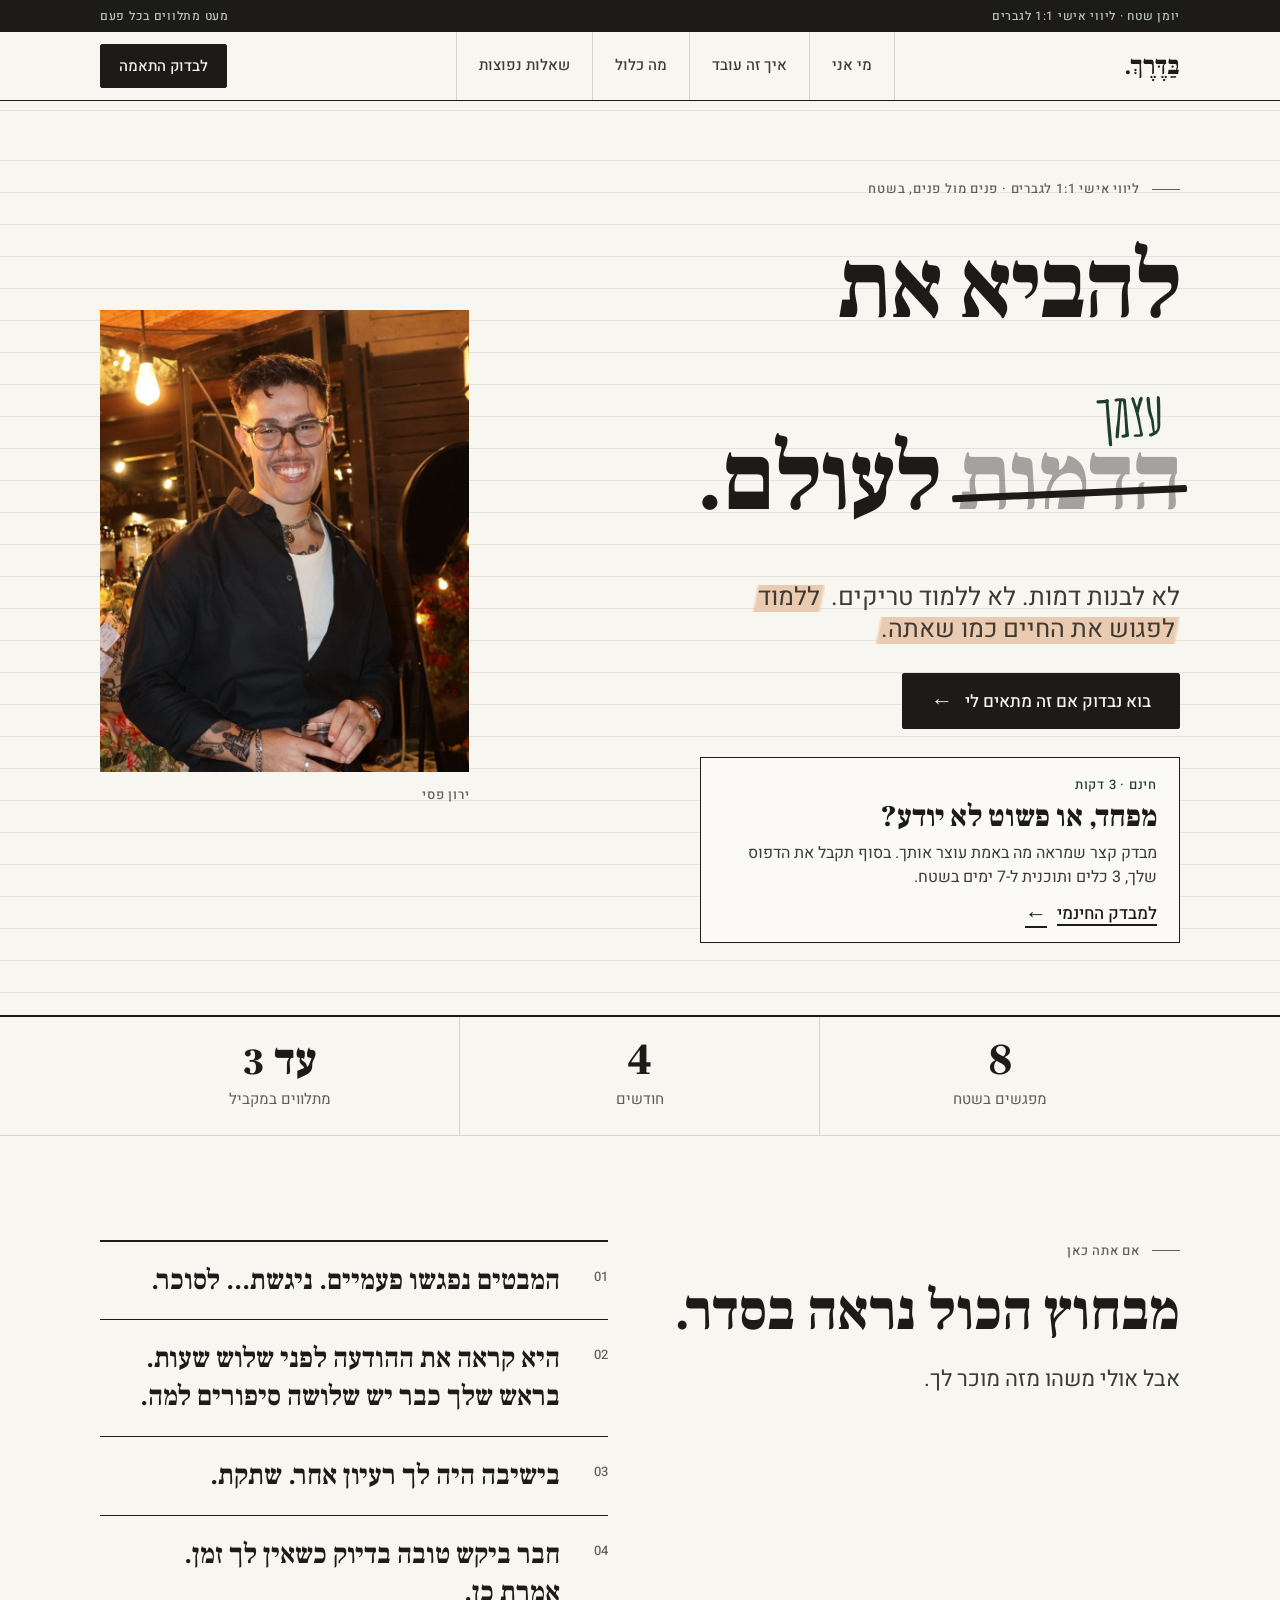
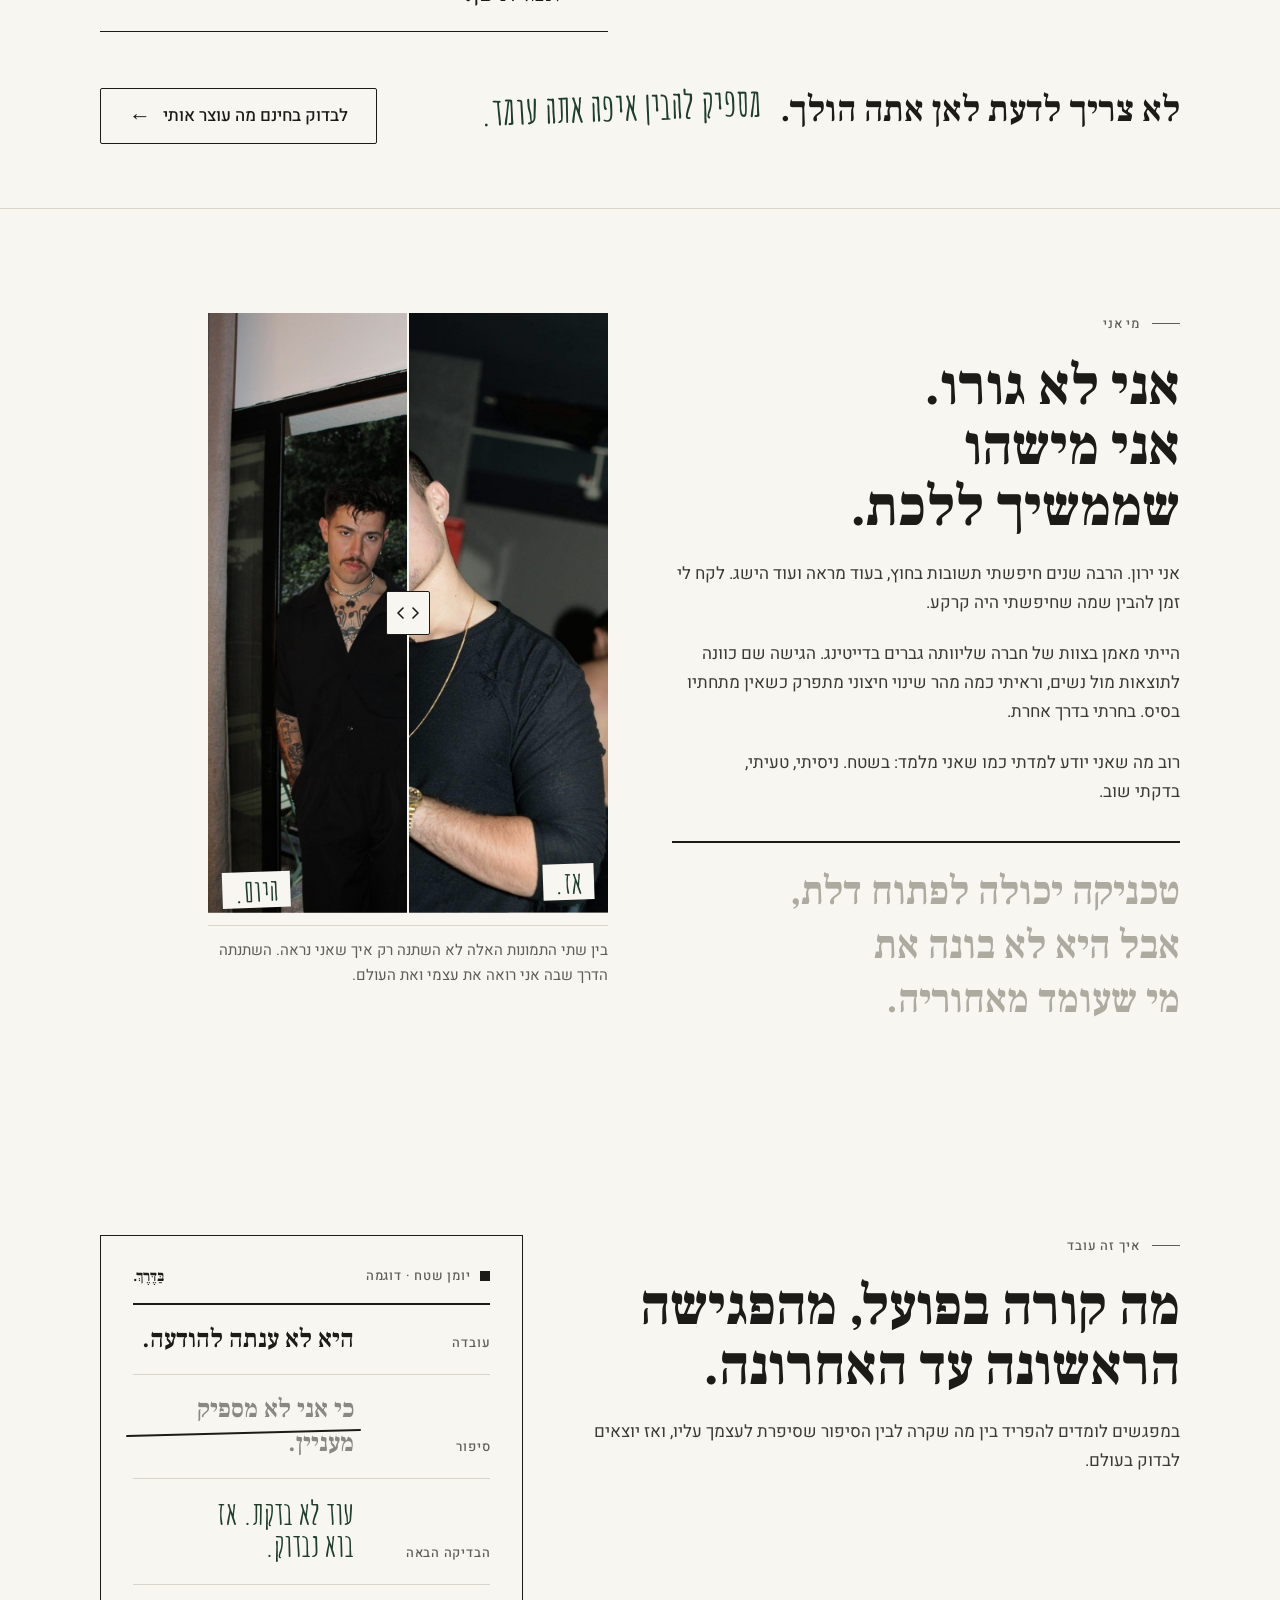
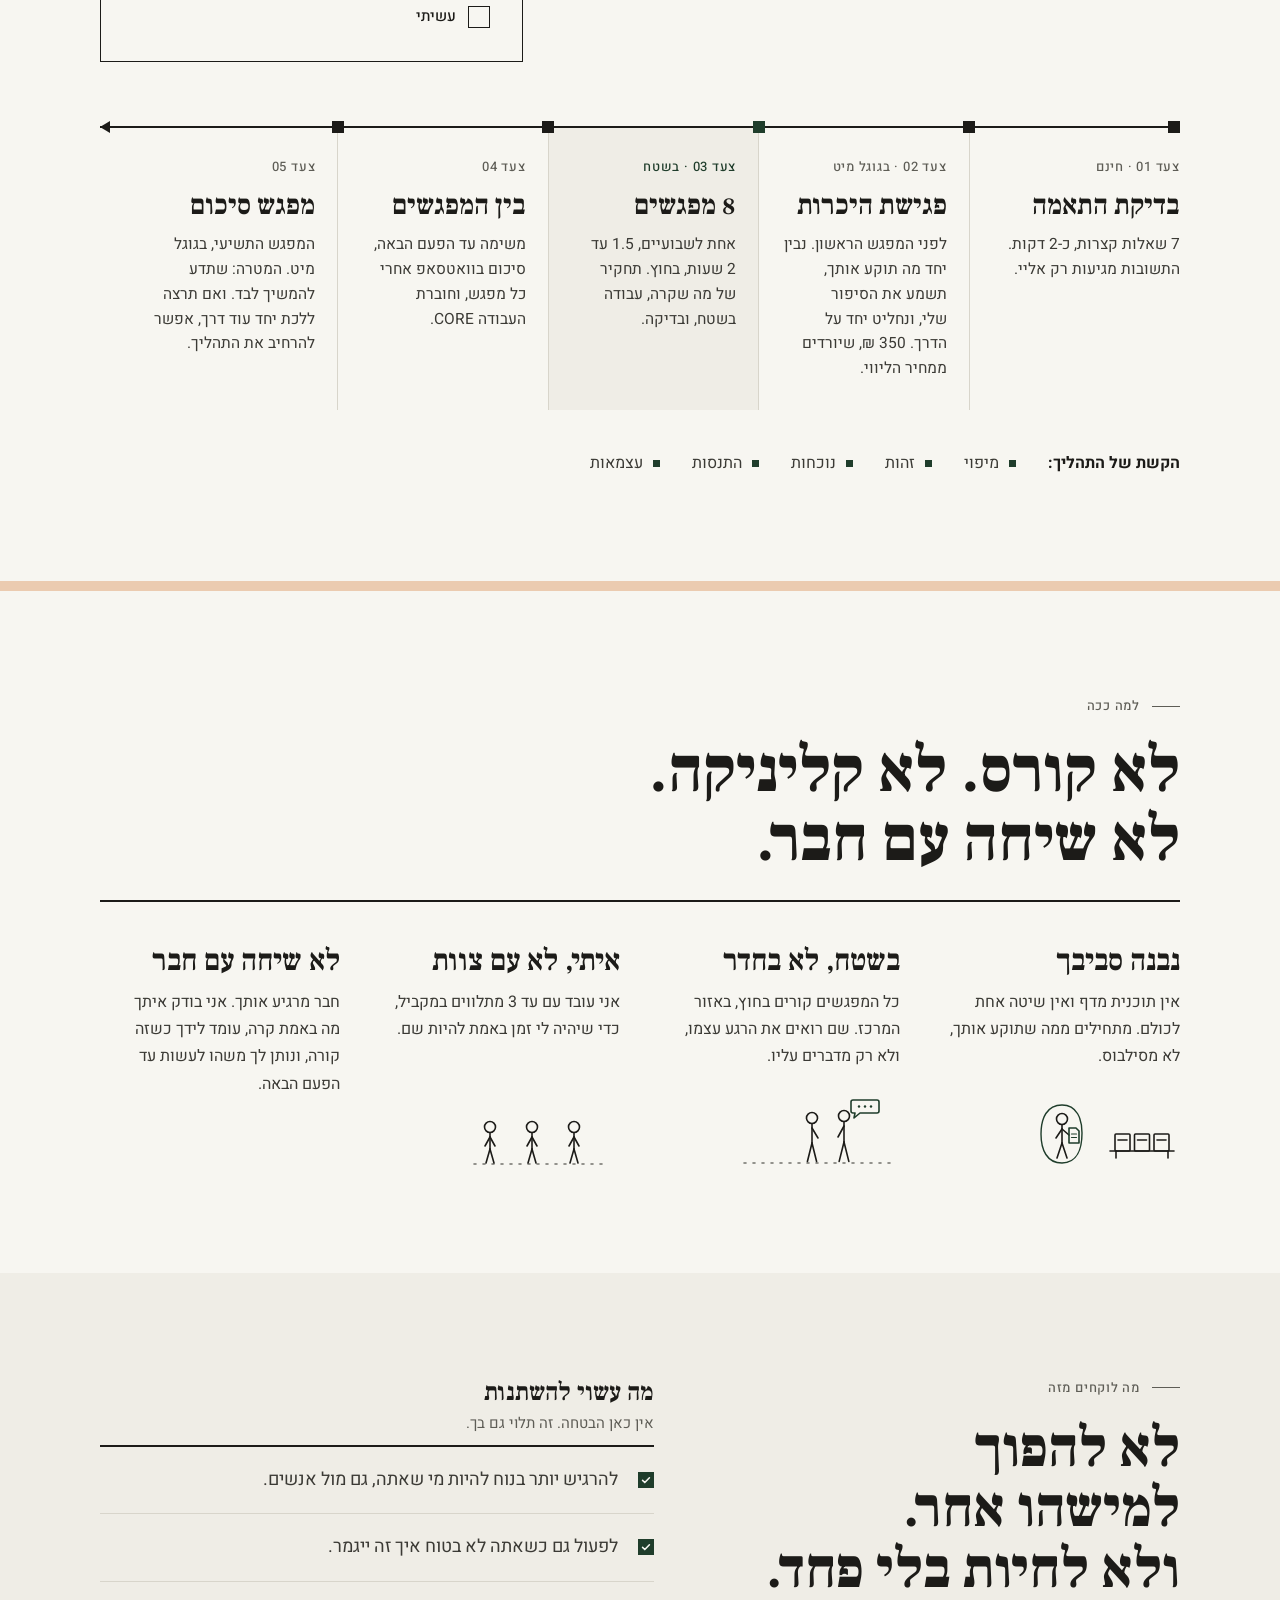
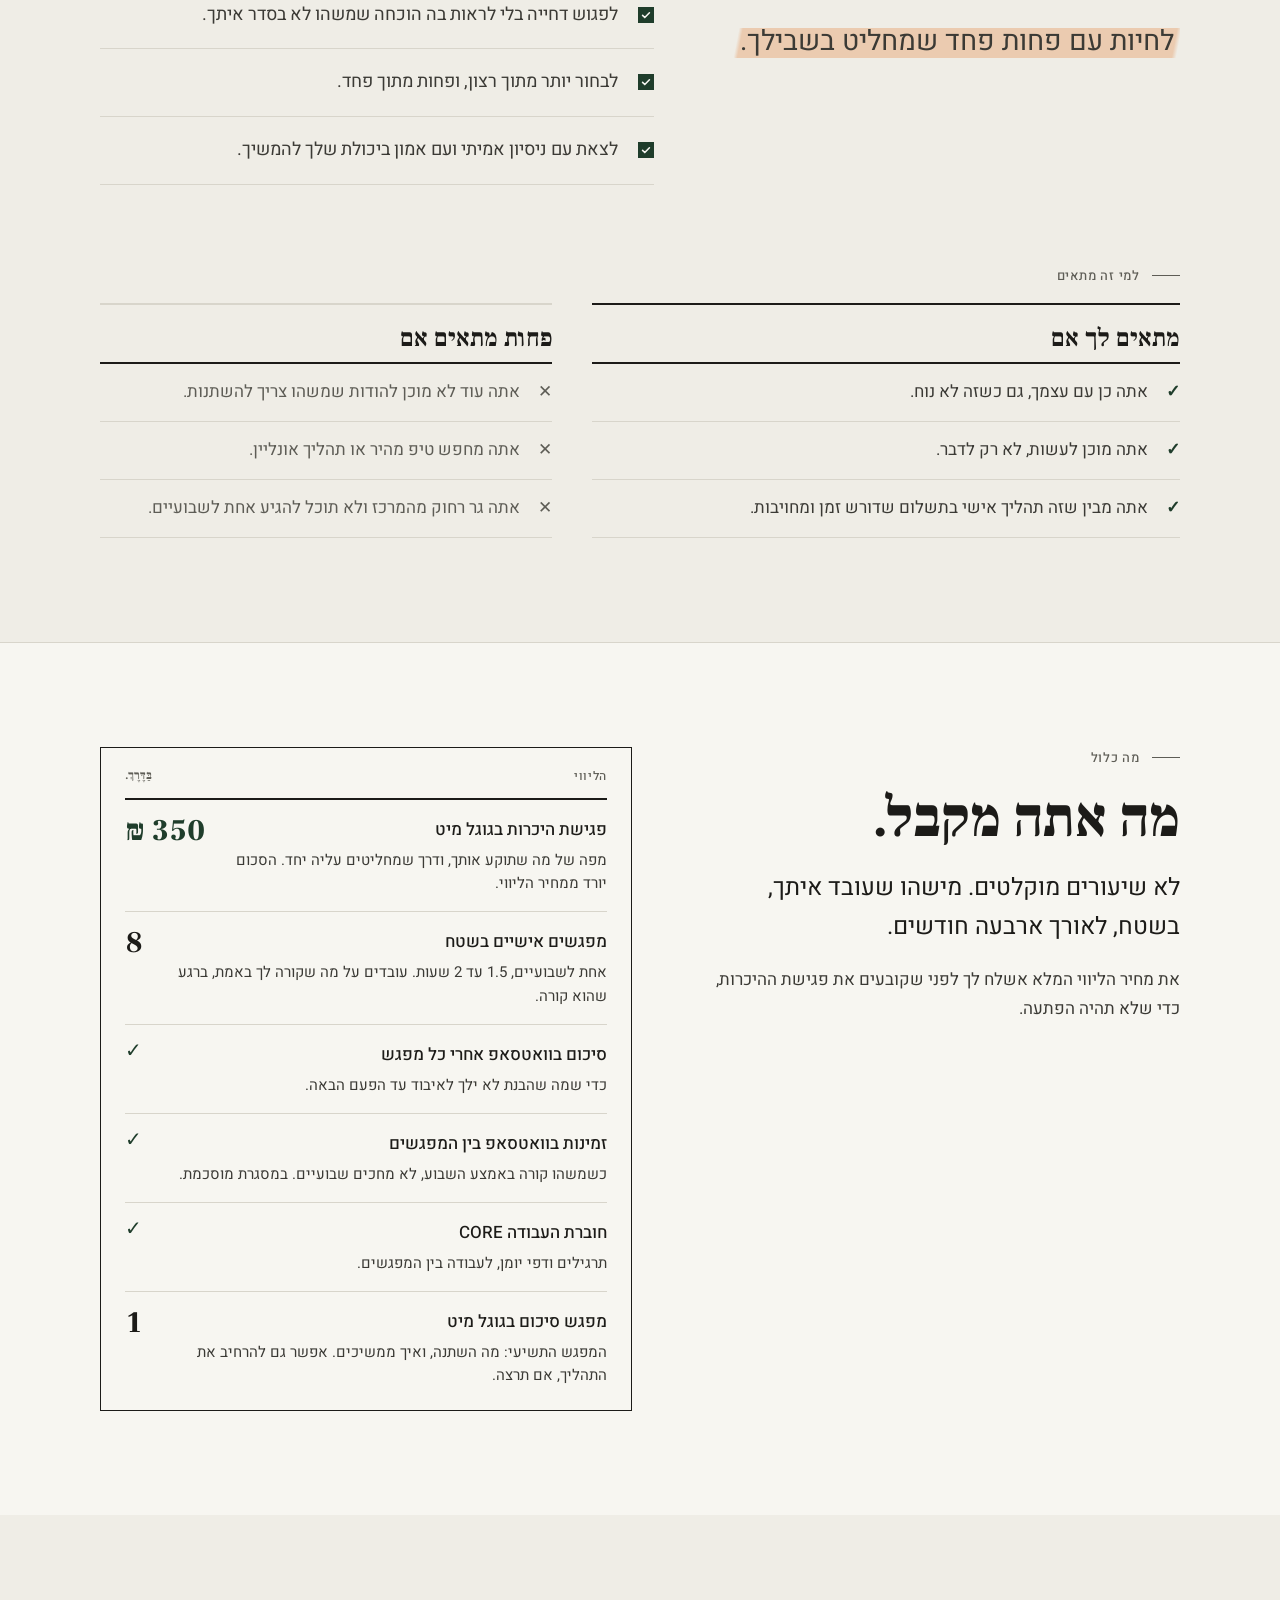
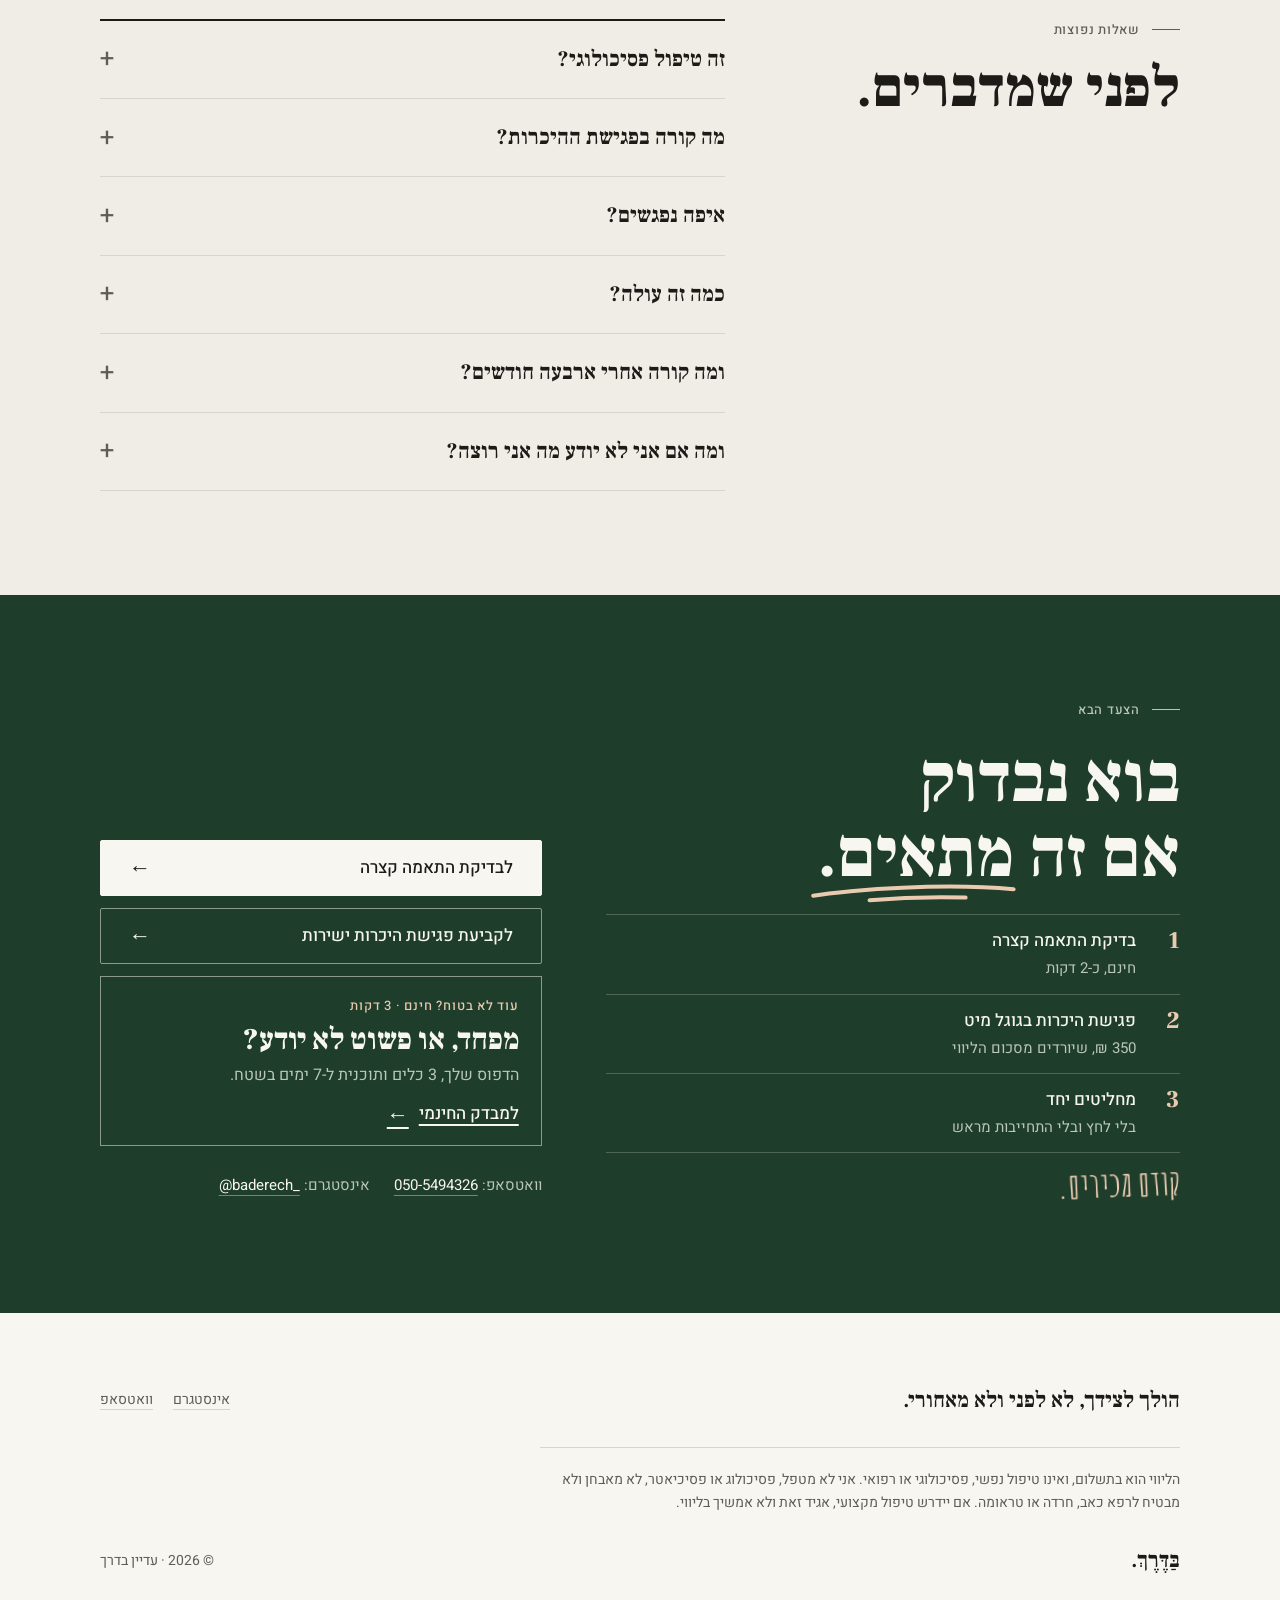
==== index.html @ 1a49c787 "הציטוט בלי שם Co-Authored-By: Claude Opus 5.5 <noreply@anthropic.com> Claude-Session: https://claude" ====
<!doctype html>
<html lang="he" dir="rtl">
<head>
<meta charset="UTF-8">
<meta name="viewport" content="width=device-width, initial-scale=1.0">
<title>בדרך. | להביא את עצמך לעולם</title>
<meta name="description" content="ליווי אישי 1:1 לגברים. לא לבנות דמות. לא ללמוד טריקים. ללמוד לפגוש את החיים כמו שאתה.">
<meta name="theme-color" content="#F7F6F1">

<link rel="icon" href="/favicon.ico?v=3" sizes="any">
<link rel="icon" type="image/svg+xml" href="/favicon.svg?v=3">
<link rel="icon" type="image/png" sizes="32x32" href="/icons/favicon-32.png?v=3">
<link rel="icon" type="image/png" sizes="16x16" href="/icons/favicon-16.png?v=3">
<link rel="apple-touch-icon" href="/icons/apple-touch-icon.png?v=3">

<meta property="og:type" content="website">
<meta property="og:url" content="https://baderech.vercel.app/">
<link rel="canonical" href="https://baderech.vercel.app/">
<meta property="og:locale" content="he_IL">
<meta property="og:title" content="בדרך. | להביא את עצמך לעולם">
<meta property="og:description" content="ליווי אישי 1:1 לגברים, פנים מול פנים. ללמוד לפגוש את החיים כמו שאתה.">
<meta property="og:image" content="https://baderech.vercel.app/images/og-share.png?v=3">
<meta property="og:image:secure_url" content="https://baderech.vercel.app/images/og-share.png?v=3">
<meta property="og:image:type" content="image/png">
<meta property="og:image:width" content="1200">
<meta property="og:image:height" content="630">
<meta name="twitter:card" content="summary_large_image">
<meta name="twitter:title" content="בדרך. | להביא את עצמך לעולם">
<meta name="twitter:description" content="ליווי אישי 1:1 לגברים, פנים מול פנים. ללמוד לפגוש את החיים כמו שאתה.">
<meta name="twitter:image" content="https://baderech.vercel.app/images/og-share.png?v=3">

<link rel="preconnect" href="https://fonts.googleapis.com">
<link rel="preconnect" href="https://fonts.gstatic.com" crossorigin>
<link href="https://fonts.googleapis.com/css2?family=Frank+Ruhl+Libre:wght@700;900&family=Heebo:wght@400;500;700&family=Amatic+SC:wght@700&display=swap" rel="stylesheet">

<link rel="preload" as="image" href="/images/yaron-hero-v6.jpg">
<link rel="stylesheet" href="/css/tokens.css">
<link rel="stylesheet" href="/css/site.css">
<!-- Vercel Web Analytics (page views, no cookies) -->
<script>
  window.va = window.va || function () { (window.vaq = window.vaq || []).push(arguments); };
  // מצב בדיקה של ירון: ?me=1 מסמן את הדפדפן, ?me=0 מבטל. בדפדפן מסומן לא נספרים ביקורים,
  // ומילויים של בדיקת ההתאמה נרשמים בגיליון עם source שמתחיל ב-test.
  (function () {
    try {
      var me = new URLSearchParams(location.search).get('me');
      if (me === '1') localStorage.setItem('baderech_me', '1');
      if (me === '0') localStorage.removeItem('baderech_me');
      window.baderechMe = localStorage.getItem('baderech_me') === '1';
    } catch (e) { window.baderechMe = false; }
    window.va('beforeSend', function (event) { return window.baderechMe ? null : event; });
    if (window.baderechMe) document.addEventListener('DOMContentLoaded', function () {
      var b = document.createElement('div');
      b.textContent = 'מצב בדיקה · לא נספר';
      b.setAttribute('style', 'position:fixed;bottom:8px;left:8px;z-index:9999;font:12px/1.4 Heebo,sans-serif;padding:3px 8px;border-radius:6px;background:#2b2b2b;color:#fff;opacity:.75;pointer-events:none');
      document.body.appendChild(b);
    });
  })();
</script>
<script defer src="/_vercel/insights/script.js"></script>
<script>
  /* תצוגה מקדימה בלבד: ?font=suez או ?font=karantina מחליף את הפונט של כותרת הפתיחה, להשוואה */
  (function(){try{var f=new URLSearchParams(location.search).get('font');var m={suez:['Suez+One','Suez One',1],karantina:['Karantina:wght@700','Karantina',1.25]}[f];if(!m)return;
    var l=document.createElement('link');l.rel='stylesheet';l.href='https://fonts.googleapis.com/css2?family='+m[0]+'&display=swap';document.head.appendChild(l);
    var s=document.createElement('style');s.textContent='.hero h1{font-family:"'+m[1]+'",var(--display);font-size:calc(clamp(54px,7.4vw,112px)*'+m[2]+')}@media (max-width:560px){.hero h1{font-size:calc(clamp(46px,13.4vw,60px)*'+m[2]+')}}';document.head.appendChild(s);}catch(e){}})();
</script>
</head>
<body>

<a class="skip-link" href="#main">דלג לתוכן</a>
<div class="metabar" aria-hidden="true"><div class="in"><span>יומן שטח · ליווי אישי 1:1 לגברים</span><span>מעט מתלווים בכל פעם</span></div></div>
<div class="roadline" aria-hidden="true"><i class="ink"></i><i class="dot"></i></div>
<header class="site" id="top">
  <div class="in">
    <a class="logo" href="#main" aria-label="בדרך, לראש העמוד">בַּדֶּרֶךְ.</a>
    <nav class="main" aria-label="ניווט ראשי"><a href="#story">מי אני</a><a href="#process">איך זה עובד</a><a href="#included">מה כלול</a><a href="#faq">שאלות נפוצות</a></nav>
    <a class="btn primary" href="/fit?src=site-top" data-ev="cta_fit_top">לבדוק התאמה</a>
  </div>
</header>

<main id="main">
<!-- HERO -->
<section class="hero ruled">
  <div class="in">
    <div class="txt">
      <span class="label" data-rule>ליווי אישי 1:1 לגברים · פנים מול פנים, בשטח</span>
      <h1 data-rule><span class="h1-line">להביא את</span> <span class="h1-line strike-line"><span class="strike" aria-hidden="true">הדמות<span class="fix">עצמך</span></span><span class="sr">עצמך</span> לעולם.</span></h1>
      <p class="lead" data-rule>לא לבנות דמות. לא ללמוד טריקים. <span class="mark">ללמוד לפגוש את החיים כמו שאתה.</span></p>
      <div class="ctas">
        <a class="btn primary big" href="/fit?src=site-hero" data-ev="cta_fit_hero">בוא נבדוק אם זה מתאים לי <span class="arr">←</span></a>
      </div>
      <a class="freecard" href="/quiz?src=site-hero" data-ev="cta_quiz_hero">
        <span class="k">חינם · 3 דקות</span>
        <b>מפחד, או פשוט לא יודע?</b>
        <span class="d">מבדק קצר שמראה מה באמת עוצר אותך. בסוף תקבל את הדפוס שלך, 3 כלים ותוכנית ל-7 ימים בשטח.</span>
        <span class="go">למבדק החינמי <span class="arr">←</span></span>
      </a>
    </div>
    <figure class="portrait">
      <div class="frame"><img src="/images/yaron-hero-v6.jpg" alt="ירון פסי, מחייך" width="880" height="1100" fetchpriority="high"></div>
      <figcaption><span>ירון פסי</span></figcaption>
    </figure>
  </div>
</section>

<section class="factsband" aria-label="התהליך במספרים">
  <div class="in facts">
    <div><b data-count="8">8</b><span>מפגשים בשטח</span></div>
    <div><b data-count="4">4</b><span>חודשים</span></div>
    <div><b>עד 3</b><span>מתלווים במקביל</span></div>
  </div>
</section>

<!-- PROBLEM -->
<section class="problem">
  <div class="in">
    <div class="head rv">
      <span class="label">אם אתה כאן</span>
      <h2>מבחוץ הכול נראה בסדר.</h2>
      <p class="lead">אבל אולי משהו מזה מוכר לך.</p>
    </div>
    <ol class="lines rv">
      <li><span>01</span>המבטים נפגשו פעמיים. ניגשת... לסוכר.</li>
      <li><span>02</span>היא קראה את ההודעה לפני שלוש שעות. בראש שלך כבר יש שלושה סיפורים למה.</li>
      <li><span>03</span>בישיבה היה לך רעיון אחר. שתקת.</li>
      <li><span>04</span>חבר ביקש טובה בדיוק כשאין לך זמן. אמרת כן.</li>
    </ol>
    <div class="after rv">
      <p>לא צריך לדעת לאן אתה הולך.</p>
      <span class="hand">מספיק להבין איפה אתה עומד.</span>
      <a class="btn ghost big" href="/quiz?src=site-problem" data-ev="cta_quiz_problem">לבדוק בחינם מה עוצר אותי <span class="arr">←</span></a>
    </div>
  </div>
</section>

<!-- STORY -->
<section class="story" id="story">
  <div class="in">
    <div class="txt rv">
      <span class="label">מי אני</span>
      <h2><span class="ln">אני לא גורו.</span> <span class="ln">אני מישהו שממשיך ללכת.</span></h2>
      <p class="body">אני ירון. הרבה שנים חיפשתי תשובות בחוץ, בעוד מראה ועוד הישג. לקח לי זמן להבין שמה שחיפשתי היה קרקע.</p>
      <p class="body">הייתי מאמן בצוות של חברה שליוותה גברים בדייטינג. הגישה שם כוונה לתוצאות מול נשים, וראיתי כמה מהר שינוי חיצוני מתפרק כשאין מתחתיו בסיס. בחרתי בדרך אחרת.</p>
      <p class="body">רוב מה שאני יודע למדתי כמו שאני מלמד: בשטח. ניסיתי, טעיתי, בדקתי שוב.</p>
      <blockquote data-ink><span class="ln">טכניקה יכולה לפתוח דלת,</span> <span class="ln">אבל היא לא בונה את מי שעומד מאחוריה.</span></blockquote>
    </div>
    <div class="diptych" id="diptych">
      <figure class="then"><span class="ph"><img src="/images/then.jpg" alt="ירון, אז" loading="lazy" decoding="async" width="1000" height="1498"></span><figcaption class="hand">אז.</figcaption></figure>
      <figure class="now"><span class="ph"><img src="/images/now.jpg" alt="ירון, היום" loading="lazy" decoding="async" width="1000" height="1500"></span><figcaption class="hand">היום.</figcaption></figure>
      <p class="sub">בין שתי התמונות האלה לא השתנה רק איך שאני נראה. השתנתה הדרך שבה אני רואה את עצמי ואת העולם.</p>
    </div>
  </div>
</section>

<!-- PROCESS -->
<section class="process" id="process" data-view="view_process">
  <div class="in">
    <div class="top">
      <div class="head rv">
        <span class="label">איך זה עובד</span>
        <h2>מה קורה בפועל, מהפגישה הראשונה עד האחרונה.</h2>
        <p class="body">במפגשים לומדים להפריד בין מה שקרה לבין הסיפור שסיפרת לעצמך עליו, ואז יוצאים לבדוק בעולם.</p>
      </div>
      <div class="log rv" aria-label="דוגמה: עובדה מול סיפור">
        <div class="logh"><span class="dot"></span><span>יומן שטח · דוגמה</span><span class="logo-s">בַּדֶּרֶךְ.</span></div>
        <div class="logrow"><span class="k">עובדה</span><p class="v">היא לא ענתה להודעה.</p></div>
        <div class="logrow"><span class="k">סיפור</span><p class="v"><span class="strike" aria-hidden="true">כי אני לא מספיק מעניין.</span><span class="sr">סיפור, מחוק: כי אני לא מספיק מעניין.</span></p></div>
        <div class="logrow"><span class="k">הבדיקה הבאה</span><p class="v"><span class="hand">עוד לא בדקת. אז בוא נבדוק.</span></p></div>
        <label class="done"><input type="checkbox" id="log-done"><span class="tick" aria-hidden="true"></span><span>עשיתי</span></label>
      </div>
    </div>
    <ol class="track" id="track">
      <li><span class="node" aria-hidden="true"></span><span class="n">צעד 01 · חינם</span><h3>בדיקת התאמה</h3><p>7 שאלות קצרות, כ-2 דקות. התשובות מגיעות רק אליי.</p></li>
      <li><span class="node" aria-hidden="true"></span><span class="n">צעד 02 · בגוגל מיט</span><h3>פגישת היכרות</h3><p>לפני המפגש הראשון. נבין יחד מה תוקע אותך, תשמע את הסיפור שלי, ונחליט יחד על הדרך. 350&nbsp;₪, שיורדים ממחיר הליווי.</p></li>
      <li class="field"><span class="node" aria-hidden="true"></span><span class="n">צעד 03 · בשטח</span><h3>8 מפגשים</h3><p>אחת לשבועיים, 1.5 עד 2 שעות, בחוץ. תחקיר של מה שקרה, עבודה בשטח, ובדיקה.</p></li>
      <li><span class="node" aria-hidden="true"></span><span class="n">צעד 04</span><h3>בין המפגשים</h3><p>משימה עד הפעם הבאה, סיכום בוואטסאפ אחרי כל מפגש, וחוברת העבודה CORE.</p></li>
      <li><span class="node" aria-hidden="true"></span><span class="n">צעד 05</span><h3>מפגש סיכום</h3><p>המפגש התשיעי, בגוגל מיט. המטרה: שתדע להמשיך לבד. ואם תרצה ללכת יחד עוד דרך, אפשר להרחיב את התהליך.</p></li>
    </ol>
    <div class="between rv"><strong>הקשת של התהליך:</strong><span>מיפוי</span><span>זהות</span><span>נוכחות</span><span>התנסות</span><span>עצמאות</span></div>
  </div>
</section>

<!-- WHY -->
<section class="why" id="why">
  <div class="in">
    <div class="head rv">
      <span class="label">למה ככה</span>
      <h2>לא קורס. לא קליניקה. לא שיחה עם חבר.</h2>
    </div>
    <div class="principles">
      <div class="rv"><h3>נבנה סביבך</h3><p>אין תוכנית מדף ואין שיטה אחת לכולם. מתחילים ממה שתוקע אותך, לא מסילבוס.</p>
        <!-- איור: מדף עם קופסאות זהות שזזות כמו בפס ייצור. דף אישי (לא קופסה) מגיע לאדם, וקו נכתב סביבו. דקורטיבי בלבד -->
        <svg class="walk shelf" viewBox="0 0 160 72" width="160" height="72" aria-hidden="true" focusable="false">
          <line x1="90" y1="54" x2="154" y2="54"/>
          <line x1="96" y1="54" x2="96" y2="61"/><line x1="148" y1="54" x2="148" y2="61"/>
          <g class="box"><rect x="95" y="37" width="15" height="17" rx="1"/><line x1="98" y1="43" x2="107" y2="43"/></g>
          <g class="box"><rect x="114.5" y="37" width="15" height="17" rx="1"/><line x1="117.5" y1="43" x2="126.5" y2="43"/></g>
          <g class="box"><rect x="134" y="37" width="15" height="17" rx="1"/><line x1="137" y1="43" x2="146" y2="43"/></g>
          <circle cx="42" cy="22" r="5.5"/>
          <line x1="42" y1="28" x2="42" y2="46"/>
          <line x1="42" y1="32" x2="36" y2="41"/><line x1="42" y1="32" x2="49" y2="38"/>
          <g class="sheet"><path d="M49 31h7l3 3v12h-10z"/><line x1="51.5" y1="37" x2="56.5" y2="37"/><line x1="51.5" y1="40.5" x2="56.5" y2="40.5"/></g>
          <line x1="42" y1="46" x2="37" y2="61"/><line x1="42" y1="46" x2="47" y2="61"/>
          <path class="around" pathLength="1" d="M42 8C57 8 62 22 62 36c0 16-5 30-20 30S21 53 21 37C21 21 27 8 42 8z"/>
        </svg>
      </div>
      <div class="rv"><h3>בשטח, לא בחדר</h3><p>כל המפגשים קורים בחוץ, באזור המרכז. שם רואים את הרגע עצמו, ולא רק מדברים עליו.</p>
        <!-- איור: שניים הולכים זה לצד זה ומדברים. דקורטיבי בלבד -->
        <svg class="walk" viewBox="0 0 160 72" width="160" height="72" aria-hidden="true" focusable="false">
          <line class="ground" x1="4" y1="66" x2="156" y2="66"/>
          <g class="who a" style="--hx:104px">
            <circle cx="104" cy="19" r="5.5"/>
            <line x1="104" y1="25" x2="104" y2="45"/>
            <line class="arm" x1="104" y1="29" x2="98" y2="40"/>
            <line class="leg l1" x1="104" y1="45" x2="104" y2="65"/>
            <line class="leg l2" x1="104" y1="45" x2="104" y2="65"/>
          </g>
          <g class="who b" style="--hx:72px">
            <circle cx="72" cy="21" r="5.5"/>
            <line x1="72" y1="27" x2="72" y2="46"/>
            <line class="arm" x1="72" y1="31" x2="78" y2="41"/>
            <line class="leg l1" x1="72" y1="46" x2="72" y2="65"/>
            <line class="leg l2" x1="72" y1="46" x2="72" y2="65"/>
          </g>
          <g class="bubble ba"><path d="M113 3h24a2 2 0 0 1 2 2v9a2 2 0 0 1-2 2h-17l-6 5 1-5h-2a2 2 0 0 1-2-2V5a2 2 0 0 1 2-2z"/><circle cx="119" cy="9.5" r="1.2"/><circle cx="125" cy="9.5" r="1.2"/><circle cx="131" cy="9.5" r="1.2"/></g>
          <g class="bubble bb"><path d="M63 5H39a2 2 0 0 0-2 2v9a2 2 0 0 0 2 2h17l6 5-1-5h2a2 2 0 0 0 2-2V7a2 2 0 0 0-2-2z"/><circle cx="45" cy="11.5" r="1.2"/><circle cx="51" cy="11.5" r="1.2"/><circle cx="57" cy="11.5" r="1.2"/></g>
        </svg>
      </div>
      <div class="rv"><h3>איתי, לא עם צוות</h3><p>אני עובד עם עד 3 מתלווים במקביל, כדי שיהיה לי זמן באמת להיות שם.</p>
        <!-- איור: שלושה אנשים, וכל אחד בתורו חושב על משהו. דקורטיבי בלבד -->
        <svg class="walk think" viewBox="0 0 160 72" width="160" height="72" aria-hidden="true" focusable="false">
          <line class="floor" x1="14" y1="67" x2="146" y2="67"/>
          <circle cx="30" cy="30" r="5.5"/><line x1="30" y1="36" x2="30" y2="52"/><line x1="30" y1="40" x2="25" y2="49"/><line x1="30" y1="40" x2="35" y2="49"/><line x1="30" y1="52" x2="26" y2="66"/><line x1="30" y1="52" x2="34" y2="66"/><circle cx="72" cy="30" r="5.5"/><line x1="72" y1="36" x2="72" y2="52"/><line x1="72" y1="40" x2="67" y2="49"/><line x1="72" y1="40" x2="77" y2="49"/><line x1="72" y1="52" x2="68" y2="66"/><line x1="72" y1="52" x2="76" y2="66"/><circle cx="114" cy="30" r="5.5"/><line x1="114" y1="36" x2="114" y2="52"/><line x1="114" y1="40" x2="109" y2="49"/><line x1="114" y1="40" x2="119" y2="49"/><line x1="114" y1="52" x2="110" y2="66"/><line x1="114" y1="52" x2="118" y2="66"/>
          <g class="bubble t1"><circle cx="37" cy="21" r="1.2"/><circle cx="40" cy="16.5" r="1.7"/><rect x="41" y="2" width="20" height="11" rx="5.5"/><path d="M45 8.5q2-2.4 4 0t4 0t4 0"/></g><g class="bubble t2"><circle cx="79" cy="21" r="1.2"/><circle cx="82" cy="16.5" r="1.7"/><rect x="83" y="2" width="20" height="11" rx="5.5"/><path d="M87 8.5q2-2.4 4 0t4 0t4 0"/></g><g class="bubble t3"><circle cx="121" cy="21" r="1.2"/><circle cx="124" cy="16.5" r="1.7"/><rect x="125" y="2" width="20" height="11" rx="5.5"/><path d="M129 8.5q2-2.4 4 0t4 0t4 0"/></g>
        </svg>
      </div>
      <div class="rv"><h3>לא שיחה עם חבר</h3><p>חבר מרגיע אותך. אני בודק איתך מה באמת קרה, עומד לידך כשזה קורה, ונותן לך משהו לעשות עד הפעם הבאה.</p></div>
    </div>
  </div>
</section>

<!-- OUTCOMES -->
<section class="outcomes">
  <div class="in">
    <div class="head rv">
      <span class="label">מה לוקחים מזה</span>
      <h2><span class="ln">לא להפוך למישהו אחר.</span> <span class="ln">ולא לחיות בלי פחד.</span></h2>
      <p class="lead"><span class="mark">לחיות עם פחות פחד שמחליט בשבילך.</span></p>
    </div>
    <div class="maybe">
      <h3>מה עשוי להשתנות <span>אין כאן הבטחה. זה תלוי גם בך.</span></h3>
      <ul class="rv">
        <li>להרגיש יותר בנוח להיות מי שאתה, גם מול אנשים.</li>
        <li>לפעול גם כשאתה לא בטוח איך זה ייגמר.</li>
        <li>לפגוש דחייה בלי לראות בה הוכחה שמשהו לא בסדר איתך.</li>
        <li>לבחור יותר מתוך רצון, ופחות מתוך פחד.</li>
        <li>לצאת עם ניסיון אמיתי ועם אמון ביכולת שלך להמשיך.</li>
      </ul>
    </div>
    <div class="fit fitbox" id="fit">
      <span class="label">למי זה מתאים</span>
      <div class="cols">
      <div class="col yes rv">
        <h3>מתאים לך אם</h3>
        <ul>
          <li>אתה כן עם עצמך, גם כשזה לא נוח.</li>
          <li>אתה מוכן לעשות, לא רק לדבר.</li>
          <li>אתה מבין שזה תהליך אישי בתשלום שדורש זמן ומחויבות.</li>
        </ul>
      </div>
      <div class="col no rv">
        <h3>פחות מתאים אם</h3>
        <ul>
          <li>אתה עוד לא מוכן להודות שמשהו צריך להשתנות.</li>
          <li>אתה מחפש טיפ מהיר או תהליך אונליין.</li>
          <li>אתה גר רחוק מהמרכז ולא תוכל להגיע אחת לשבועיים.</li>
        </ul>
      </div>
    </div>
  </div>
</section>

<!-- INCLUDED -->
<section class="included" id="included" data-view="view_included">
  <div class="in">
    <div class="head rv">
      <span class="label">מה כלול</span>
      <h2>מה אתה מקבל.</h2>
      <p class="lead">לא שיעורים מוקלטים. מישהו שעובד איתך, בשטח, לאורך ארבעה חודשים.</p>
      <p class="body">את מחיר הליווי המלא אשלח לך לפני שקובעים את פגישת ההיכרות, כדי שלא תהיה הפתעה.</p>
    </div>
    <div class="card value rv" aria-label="מה כלול בליווי">
      <div class="cardh"><span>הליווי</span><span class="logo-s">בַּדֶּרֶךְ.</span></div>
      <div class="crow price"><span class="k">פגישת היכרות בגוגל מיט<small>מפה של מה שתוקע אותך, ודרך שמחליטים עליה יחד. הסכום יורד ממחיר הליווי.</small></span><b>350&nbsp;₪</b></div>
      <div class="crow"><span class="k">מפגשים אישיים בשטח<small>אחת לשבועיים, 1.5 עד 2 שעות. עובדים על מה שקורה לך באמת, ברגע שהוא קורה.</small></span><b>8</b></div>
      <div class="crow"><span class="k">סיכום בוואטסאפ אחרי כל מפגש<small>כדי שמה שהבנת לא ילך לאיבוד עד הפעם הבאה.</small></span><b class="t">✓</b></div>
      <div class="crow"><span class="k">זמינות בוואטסאפ בין המפגשים<small>כשמשהו קורה באמצע השבוע, לא מחכים שבועיים. במסגרת מוסכמת.</small></span><b class="t">✓</b></div>
      <div class="crow"><span class="k">חוברת העבודה CORE<small>תרגילים ודפי יומן, לעבודה בין המפגשים.</small></span><b class="t">✓</b></div>
      <div class="crow"><span class="k">מפגש סיכום בגוגל מיט<small>המפגש התשיעי: מה השתנה, ואיך ממשיכים. אפשר גם להרחיב את התהליך, אם תרצה.</small></span><b>1</b></div>
    </div>
  </div>
</section>

<!-- FAQ -->
<section class="faq" id="faq">
  <div class="in">
    <div class="head rv">
      <span class="label">שאלות נפוצות</span>
      <h2>לפני שמדברים.</h2>
    </div>
    <div class="list">
      <details><summary>זה טיפול פסיכולוגי?</summary><div class="a"><p>לא. זה ליווי אישי. אני לא מטפל, פסיכולוג או פסיכיאטר. אם ארגיש שמתאים לך טיפול מקצועי, אגיד את זה בפשטות.</p></div></details>
      <details><summary>מה קורה בפגישת ההיכרות?</summary><div class="a"><p>הפגישה בגוגל מיט, לפני המפגש הראשון בשטח. נבין יחד מה תוקע אותך. תשמע גם את הסיפור שלי. ובסוף נחליט יחד על הדרך: אילו פעולות נעשה ומה נלמד. הפגישה עולה 350&nbsp;₪, והם יורדים מסכום הליווי אם ממשיכים.</p></div></details>
      <details><summary>איפה נפגשים?</summary><div class="a"><p>פגישת ההיכרות בגוגל מיט. שמונת המפגשים פנים מול פנים, בחוץ, באזור המרכז. מפגש הסיכום בסוף שוב בגוגל מיט.</p></div></details>
      <details><summary>כמה זה עולה?</summary><div class="a"><p>פגישת ההיכרות עולה 350&nbsp;₪, והם יורדים מסכום הליווי. את מחיר הליווי המלא אשלח לך לפני שקובעים את הפגישה.</p></div></details>
      <details><summary>ומה קורה אחרי ארבעה חודשים?</summary><div class="a"><p>במפגש התשיעי, בגוגל מיט, מסכמים מה השתנה ואיך ממשיכים. המטרה היא שתדע להמשיך לבד. אם תרצה ללכת יחד עוד דרך, אפשר להרחיב את התהליך.</p></div></details>
      <details><summary>ומה אם אני לא יודע מה אני רוצה?</summary><div class="a"><p>זה בסדר, ולפעמים זו בדיוק נקודת ההתחלה. מה שצריך זה רק נכונות להסתכל בכנות.</p></div></details>
    </div>
  </div>
</section>

<!-- CTA -->
<section class="cta">
  <div class="in">
    <div class="txt rv">
      <span class="label">הצעד הבא</span>
      <h2><span class="ln">בוא נבדוק</span> <span class="ln">אם זה <span class="circ">מתאים.<svg viewBox="0 0 200 24" preserveAspectRatio="none" aria-hidden="true" focusable="false"><path pathLength="1" d="M196 9C150 4 92 6 40 11 26 12.5 14 14 4 16M150 18c-30-1-62 0-92 3"/></svg></span></span></h2>
      <ol class="steps">
        <li><b>בדיקת התאמה קצרה</b><span>חינם, כ-2 דקות</span></li>
        <li><b>פגישת היכרות בגוגל מיט</b><span>350&nbsp;₪, שיורדים מסכום הליווי</span></li>
        <li><b>מחליטים יחד</b><span>בלי לחץ ובלי התחייבות מראש</span></li>
      </ol>
      <span class="hand">קודם מכירים.</span>
    </div>
    <div class="acts rv">
      <a class="btn light big" href="/fit?src=site-bottom" data-ev="cta_fit_bottom">לבדיקת התאמה קצרה <span class="arr">←</span></a>
      <a class="btn line-light big" href="https://calendar.google.com/calendar/u/0/appointments/schedules/AcZssZ0ofP-cRwZhCKLFa0pnLG4Ib2WAyO6t5vIcJPsrCWzk4PzxktiDKDWdj4BuDzzyIKh5W39e9tZA" target="_blank" rel="noopener" data-ev="cta_calendar_bottom">לקביעת פגישת היכרות ישירות <span class="arr">←</span></a>
      <a class="freecard light" href="/quiz?src=site-bottom" data-ev="cta_quiz_bottom">
        <span class="k">עוד לא בטוח? חינם · 3 דקות</span>
        <b>מפחד, או פשוט לא יודע?</b>
        <span class="d">הדפוס שלך, 3 כלים ותוכנית ל-7 ימים בשטח.</span>
        <span class="go">למבדק החינמי <span class="arr">←</span></span>
      </a>
      <div class="contact">
        <span>וואטסאפ: <a href="https://wa.me/972505494326" data-ev="cta_whatsapp_bottom">050-5494326</a></span>
        <span>אינסטגרם: <a href="https://instagram.com/baderech_"><bdi dir="ltr">@baderech_</bdi></a></span>
      </div>
    </div>
  </div>
</section>
</main>


<footer class="site">
  <div class="in">
    <div class="row">
      <span class="tag">הולך לצידך, לא לפני ולא מאחורי.</span>
      <span class="links"><a href="https://instagram.com/baderech_">אינסטגרם</a><a href="https://wa.me/972505494326">וואטסאפ</a></span>
    </div>
    <p class="disc">הליווי הוא בתשלום, ואינו טיפול נפשי, פסיכולוגי או רפואי. אני לא מטפל, פסיכולוג או פסיכיאטר, לא מאבחן ולא מבטיח לרפא כאב, חרדה או טראומה. אם יידרש טיפול מקצועי, אגיד זאת ולא אמשיך בליווי.</p>
    <div class="row"><span class="logo">בַּדֶּרֶךְ.</span><span>© 2026 · עדיין בדרך</span></div>
  </div>
</footer>

<script src="/js/track.js" defer></script>
<script src="/js/rules.js" defer></script>
<script src="/js/site.js" defer></script>
</body>
</html>
---- css/tokens.css ----
/* בדרך · יומן שטח · טוקנים
   מקור יחיד לכל העמודים. הערכים נלקחו מהקוד הקיים (css/site.css, fit/fit.css, quiz/quiz.css, playbook)
   ומהמדריך claude/baderech-brand-guide.md. לא נוסף צבע, פונט או ערך חדש, חוץ מטוקני התנועה (מסומנים).
   שימוש: <link rel="stylesheet" href="/css/tokens.css"> לפני קובץ הסגנון של העמוד.
   מצב יחיד, בהיר (נייר), בכוונה. אין מצב כהה. */

:root{
  /* ---------- צבעים ---------- */
  --paper:#F7F6F1;        /* רקע ראשי. ~80% מהמסך */
  --paper-2:#EFEDE6;      /* רקע משני: אזורים מתחלפים (מה לוקחים, שאלות נפוצות) */
  --card:#FBFAF6;         /* משטח תשובה בשאלון ובפלייבוק */
  --sand:#ECE8DD;         /* תיבות שאלה, הערה, תחקיר */
  --ink:#1C1B18;          /* כותרות, כפתור ראשי, קו פתיחה 2px, קו מחיקה */
  --ink-2:#3B3A35;        /* טקסט רץ. אף פעם לא אפור בהיר */
  --graphite:#5E5D56;     /* טקסט משני, תוויות. 6.1:1 על נייר */
  --line:#D8D5CB;         /* מפרידים 1px. דקורטיבי בלבד, לא לטקסט */
  --line-2:#CFCBC0;       /* גבול רכיב (תשובה, שדה) */
  --forest:#1F3D2B;       /* הירוק היחיד: פסים, פתיחות, כתב יד, focus */
  --on-forest:#F7F6F1;    /* טקסט ראשי על ירוק */
  --on-forest-2:#B9C7BB;  /* טקסט משני על ירוק. 6.8:1 */
  --marker:#EBCBB0;       /* מרקר חימר. מקסימום אחד במסך. כתב יד על ירוק */
  --strike-text:rgba(28,27,24,.38); /* המילה המחוקה בכותרת גדולה */
  --strike-text-small:rgba(28,27,24,.5); /* מחיקה בטקסט קטן מ-24px: 3.3:1 */

  /* ---------- פונטים ---------- */
  --display:"Frank Ruhl Libre","David Libre","Times New Roman",serif; /* 900 ראשיות, 700 משניות */
  --body:"Heebo","Assistant","Arial Hebrew",Arial,sans-serif;         /* 400/500, ו-700 להדגשה. בלי Light */
  --hand:"Amatic SC","Heebo",cursive;                                  /* 700 בלבד, עד 6 מילים */

  /* ---------- סולם טיפוגרפי (כמו באתר היום) ---------- */
  --fs-hero:clamp(50px,8.6vw,108px);  /* כותרת פתיחה בדף הבית, line-height 1.32 בגלל התיקון בכתב יד */
  --fs-h1:clamp(46px,7.4vw,92px);
  --fs-h2:clamp(34px,4.8vw,56px);
  --fs-h3:clamp(21px,2.2vw,25px);
  --fs-lead:clamp(19px,1.9vw,22px);
  --fs-body:17px;                     /* 16.5px מתחת ל-560px */
  --fs-small:15px;
  --fs-label:13px;
  --lh-tight:1.08;                    /* כותרות */
  --lh-body:1.7;
  --track-label:.06em;

  /* ---------- ריווח: יחידה של 8 ---------- */
  --s1:8px; --s2:16px; --s3:24px; --s4:40px; --s5:64px; --s6:104px;
  /* מתחת ל-560px: --s5:44px, --s6:72px (מוגדר למטה) */
  --gutter:20px;                      /* שוליים צדדיים, עם env(safe-area-inset-*) */
  --max:1120px;                       /* רוחב דף הבית */
  --max-narrow:620px;                 /* רוחב עמודת שאלון */

  /* ---------- צורה ---------- */
  --radius:2px;                       /* כפתורים, שדות, תשובות. בלי גלולות */
  --rule-open:2px solid var(--ink);   /* קו שפותח רשימה או רכיב */
  --rule:1px solid var(--line);       /* מפריד */
  --frame:1.5px solid var(--ink);     /* מסגרת ״בדיקה בשטח״, תיבת סימון, כפתור */
  /* צללים: אין. קווים במקום צללים. */

  /* ---------- תנועה (חדש, לפי הביקורת מ-1.11.2026) ---------- */
  --dur-1:120ms;                      /* מעבר עכבר, לחיצה */
  --dur-2:200ms;                      /* שינוי מצב: בחירה, פתיחה */
  --dur-3:320ms;                      /* מעבר מסך, חשיפה בגלילה */
  --dur-mark:1000ms;                  /* מרקר נמרח */
  --dur-enter:1000ms;                 /* כניסה של סקשן בגלילה */
  --ease-enter:cubic-bezier(.16,1,.3,1); /* כניסות: מתחיל מהר ונעצר לאט. לא למעבר עכבר */
  --ease:cubic-bezier(.2,.7,.2,1);    /* easing יחיד, יציאה רכה */

  /* ---------- שכבות ---------- */
  --z-header:20; --z-safe-area:30; --z-skip:50;

  color-scheme:light;
}

@media (max-width:560px){
  :root{ --s5:44px; --s6:72px; --fs-body:16.5px; }
}

@media (prefers-reduced-motion:reduce){
  :root{ --dur-1:0ms; --dur-2:0ms; --dur-3:0ms; --dur-mark:0ms; --dur-enter:0ms; }
}

/* ---------- שמות ישנים, למעבר הדרגתי ----------
   המבדק והפלייבוק משתמשים בשמות אחרים לאותם ערכים. הכינויים כאן מאפשרים לטעון את הקובץ
   בלי לשנות את ה-CSS של העמוד, ואז להחליף שמות בהדרגה. למחוק כשאף עמוד כבר לא משתמש בהם. */
:root{
  --paper2:var(--paper-2);   /* quiz */
  --clay:var(--marker);      /* quiz */
  --mk:var(--marker);        /* playbook */
  --serif:var(--display);    /* quiz */
  --sans:var(--body);        /* quiz */
  --on:var(--on-forest);     /* quiz, playbook */
  --on2:var(--on-forest-2);  /* playbook */
  --ink2:var(--ink-2);       /* playbook */
  --gr:var(--graphite);      /* playbook */
}
/* הערה: במבדק --body הוא צבע הטקסט (#3B3A35), ובשאר האתר --body הוא הפונט. זו התנגשות שמות.
   כשהמבדק עובר לקובץ הזה, להחליף שם את var(--body) בצבע ל-var(--ink-2) לפני שטוענים את tokens.css. */

/* ---------- מעבר בין עמודים (5.11.2026) ----------
   בין דף הבית, בדיקת ההתאמה והמבדק: התוכן מתחלף ברכות והלוגו נשאר במקומו, כמו מחברת אחת.
   CSS בלבד. דפדפן שלא תומך פשוט מחליף עמוד כרגיל. */
@view-transition{navigation:auto}
header .logo{view-transition-name:logo}
::view-transition-old(root),::view-transition-new(root){animation-duration:420ms;animation-timing-function:cubic-bezier(.16,1,.3,1)}
::view-transition-group(logo){animation-duration:420ms;animation-timing-function:cubic-bezier(.16,1,.3,1)}
@media (prefers-reduced-motion:reduce){
  @view-transition{navigation:none}
}
---- css/site.css ----
/* בדרך · יומן שטח · דף הבית (גרסה 2: עריכתי + יומן כממשק)
   הערכים מגיעים מ-css/tokens.css. מצב יחיד, נייר, בכוונה.
   פריסה: עמודה של 1120px, פתיחה אסימטרית עם תמונה, רשת קווים במקום כרטיסים. */

*{box-sizing:border-box}
:root{interpolate-size:allow-keywords}
html{scroll-behavior:smooth}
body{margin:0;background:var(--paper);color:var(--ink);font-family:var(--body);font-size:var(--fs-body);line-height:var(--lh-body);direction:rtl;-webkit-font-smoothing:antialiased}
.in{max-width:var(--max);margin:0 auto;padding-left:max(var(--gutter),env(safe-area-inset-left,0px));padding-right:max(var(--gutter),env(safe-area-inset-right,0px))}
h1,h2,h3{font-family:var(--display);margin:0;text-wrap:balance;line-height:var(--lh-tight);color:var(--ink)}
h1{font-weight:900;font-size:var(--fs-h1);letter-spacing:-.01em}
h2{font-weight:900;font-size:var(--fs-h2)}
h3{font-weight:700;font-size:var(--fs-h3);line-height:1.25}
p{margin:0}
a{color:inherit}
img{max-width:100%;display:block}
:focus-visible{outline:2px solid var(--forest);outline-offset:3px}
.sr{position:absolute;width:1px;height:1px;overflow:hidden;clip:rect(0 0 0 0);white-space:nowrap}

/* ---------- בסיס ---------- */
.label{font-size:var(--fs-label);font-weight:500;letter-spacing:var(--track-label);color:var(--graphite);display:flex;align-items:center;gap:12px}
.label::before{content:"";width:28px;height:1px;background:currentColor;flex:none}
.lead{font-size:var(--fs-lead);line-height:1.6;color:var(--ink-2)}
.body{color:var(--ink-2);max-width:60ch}
.hand{font-family:var(--hand);font-weight:700;color:var(--forest);line-height:1;display:inline-block}
.mark{background:linear-gradient(101deg,transparent 0 .18em,var(--marker) .32em calc(100% - .3em),transparent calc(100% - .14em)) 100% 62%/100% 74% no-repeat;padding:0 .22em;border-radius:.35em .15em .4em .2em;box-decoration-break:clone;-webkit-box-decoration-break:clone}
.strike{position:relative;display:inline-block;color:var(--strike-text);white-space:nowrap}
.strike::after{content:"";position:absolute;right:-3%;left:-3%;top:54%;height:.075em;background:var(--ink);transform:rotate(-2.5deg);transform-origin:right center;border-radius:2px}
.strike .fix{position:absolute;bottom:78%;right:8%;font-family:var(--hand);font-weight:700;color:var(--forest);font-size:.62em;white-space:nowrap;transform:rotate(-4deg);line-height:1}
.logo-s{font-family:var(--display);font-weight:700;letter-spacing:0}

.btn{display:inline-flex;align-items:center;justify-content:center;gap:12px;font:500 16px/1 var(--body);text-decoration:none;min-height:48px;padding:0 24px;border-radius:var(--radius);border:var(--frame);transition:transform var(--dur-1) var(--ease),background var(--dur-1) var(--ease),color var(--dur-1) var(--ease)}
.btn.big{min-height:56px;padding:0 28px;font-size:17px}
.btn:active{transform:translateY(1px)}
.btn .arr{font-family:var(--display);font-size:22px;line-height:0;transition:transform var(--dur-2) var(--ease)}
.btn.primary{background:var(--ink);color:var(--paper)}
.btn.ghost{background:transparent;color:var(--ink)}
.btn.light{background:var(--paper);color:var(--ink);border-color:var(--paper)}
.btn.line-light{background:transparent;color:var(--paper);border-color:rgba(247,246,241,.5)}
.textlink{display:inline-flex;align-items:center;min-height:44px;color:var(--ink);text-decoration:none;font-weight:500;
  background:linear-gradient(var(--ink),var(--ink)) 100% calc(100% - 8px)/100% 1.5px no-repeat;transition:background-size var(--dur-2) var(--ease)}
section{scroll-margin-top:76px}
/* קישור למבדק החינמי: שורה שקטה מתחת לכפתורים, לא כפתור שלישי */
.quizline{display:inline-flex;align-items:center;flex-wrap:wrap;gap:4px 12px;min-height:44px;padding-top:14px;border-top:var(--rule);font-size:16px;font-weight:500;color:var(--ink);text-decoration:none;align-self:flex-start}
.quizline .k{font-size:var(--fs-label);letter-spacing:var(--track-label);color:var(--forest)}
.quizline .arr{font-family:var(--display);font-size:20px;line-height:0;transition:transform var(--dur-2) var(--ease)}
.quizline.light{color:var(--on-forest);border-top-color:rgba(247,246,241,.22);align-self:stretch}
.quizline.light .k{color:var(--marker)}

/* ---------- שורת מטא + כותרת ---------- */
body::before{content:"";position:fixed;inset:0 0 auto;height:env(safe-area-inset-top,0px);z-index:var(--z-safe-area);background:var(--paper)}
.metabar{background:var(--ink);color:var(--on-forest-2);font-size:12px;font-weight:500;letter-spacing:var(--track-label)}
.metabar .in{height:32px;display:flex;align-items:center;justify-content:space-between}
header.site{position:sticky;top:env(safe-area-inset-top,0px);z-index:var(--z-header);background:rgba(247,246,241,.94);backdrop-filter:saturate(1.2) blur(8px);-webkit-backdrop-filter:saturate(1.2) blur(8px);border-bottom:1px solid var(--ink);transition:transform var(--dur-3) var(--ease)}
header.site.away{transform:translateY(-100%)}
header.site{transition:transform 500ms var(--ease-enter),border-color var(--dur-2) var(--ease)}
header.site .in{display:flex;align-items:center;justify-content:space-between;gap:20px;height:68px}
.logo{font-family:var(--display);font-weight:700;font-size:26px;text-decoration:none;color:var(--ink);line-height:1;display:inline-flex;align-items:center;min-height:44px}
nav.main{display:flex;align-self:stretch;font-size:15px;font-weight:500}
nav.main a{text-decoration:none;color:var(--ink-2);display:flex;align-items:center;padding:0 22px;border-right:1px solid var(--line);transition:background var(--dur-1) var(--ease),color var(--dur-1) var(--ease)}
nav.main a:last-child{border-left:1px solid var(--line)}
header.site .btn{min-height:44px;padding:0 18px;font-size:15px}

/* ---------- פתיחה ---------- */
/* שורות מחברת: המרווח (--u) שווה לגובה שורת טקסט, והקווים מיושרים לטקסט ב-js/rules.js */
.ruled{--u:32px;position:relative;background-image:repeating-linear-gradient(to bottom,transparent 0 calc(var(--u) - 1px),rgba(216,213,203,.6) calc(var(--u) - 1px) var(--u));background-position:0 var(--rule-y,0px)}
.ruled [data-rule]{position:relative}
.hero .label{line-height:var(--u)}
.hero .lead,.hero .body{line-height:var(--u)}
.hero{padding-block:72px 72px}
.hero .in{display:grid;grid-template-columns:minmax(0,7fr) minmax(0,4fr);gap:var(--s5);align-items:start}
.hero .txt{display:flex;flex-direction:column;gap:28px;min-width:0}
.hero h1{font-size:clamp(54px,7.4vw,112px);line-height:round(up,1.08em,var(--u));letter-spacing:-.02em}
.h1-line{display:block}
.strike-line{padding-top:round(up,.36em,var(--u))}
.hero .lead{max-width:34ch}
.hero .ctas{display:flex;flex-wrap:wrap;gap:12px 28px;align-items:center}
.portrait{margin:0;display:flex;flex-direction:column;gap:12px;min-width:0;align-self:center}
.portrait .frame{overflow:hidden;background:var(--paper-2)}
.portrait img{width:100%;height:auto;aspect-ratio:4/5;object-fit:cover;object-position:center 30%;filter:saturate(.9)}
.portrait figcaption{display:flex;justify-content:space-between;font-size:var(--fs-label);font-weight:500;letter-spacing:var(--track-label);color:var(--graphite)}

.factsband{border-top:var(--rule-open);border-bottom:var(--rule)}
.facts{display:grid;grid-template-columns:repeat(3,minmax(0,1fr))}
.facts div{display:flex;flex-direction:column;align-items:center;text-align:center;gap:4px;padding:22px 0}
.facts div+div{border-right:var(--rule)}
.facts b{font-family:var(--display);font-weight:900;font-size:44px;line-height:1}
.facts span{font-size:15px;color:var(--graphite)}

/* ---------- אם אתה כאן ---------- */
.problem{padding-block:var(--s6) var(--s5)}
.problem .in{display:grid;grid-template-columns:minmax(0,1fr) minmax(0,1fr);gap:var(--s4) var(--s5)}
.problem .head{display:flex;flex-direction:column;gap:20px}
.lines{list-style:none;margin:0;padding:0;display:flex;flex-direction:column;border-top:var(--rule-open)}
.lines li{padding:20px 0;border-bottom:var(--rule);font-family:var(--display);font-weight:700;font-size:clamp(20px,2vw,23px);line-height:1.35;display:grid;grid-template-columns:40px 1fr;gap:8px}
.lines li span{font-family:var(--body);font-weight:500;font-size:13px;color:var(--graphite);padding-top:6px}
.problem .after{grid-column:1/-1;display:flex;flex-wrap:wrap;align-items:baseline;gap:8px 18px;padding-top:8px}
.problem .after p{font-family:var(--display);font-weight:700;font-size:clamp(22px,2.6vw,30px)}
.problem .after .hand{font-size:32px;transform:rotate(-2deg)}

/* ---------- איך אני עובד (ירוק) ---------- */
.method{background:var(--forest);color:var(--on-forest);padding-block:var(--s6)}
.method h2,.method h3{color:var(--on-forest)}
.method .label{color:var(--on-forest-2)}
.method .grid{display:grid;grid-template-columns:minmax(0,5fr) minmax(0,7fr);gap:var(--s5);align-items:center}
.method .head{display:flex;flex-direction:column;gap:22px}
.method h2{font-size:clamp(44px,5.6vw,84px);line-height:1.04;letter-spacing:-.01em}
.method h2 .soft{color:var(--on-forest-2)}
.method .head p{color:var(--on-forest-2);font-size:18px;max-width:42ch}
.log{background:var(--paper);color:var(--ink);padding:28px 32px 22px;display:flex;flex-direction:column}
.logh{display:flex;align-items:center;gap:10px;font-size:13px;font-weight:500;letter-spacing:var(--track-label);color:var(--graphite);padding-bottom:14px;border-bottom:var(--rule-open)}
.logh .dot{width:10px;height:10px;background:var(--ink);flex:none}
.logh .logo-s{margin-inline-start:auto;font-size:15px;color:var(--ink)}
.logrow{display:grid;grid-template-columns:120px minmax(0,1fr);gap:16px;padding:18px 0;border-bottom:var(--rule);align-items:baseline}
.logrow .k{font-size:13px;font-weight:500;letter-spacing:var(--track-label);color:var(--graphite)}
.logrow .v{font-family:var(--display);font-weight:700;font-size:clamp(21px,2vw,26px);line-height:1.3}
.logrow .strike{white-space:normal;color:var(--strike-text-small)}
.logrow .strike::after{height:2px;transform:rotate(-1.5deg)}
.logrow .hand{font-size:32px}
.done{display:inline-flex;align-items:center;gap:12px;align-self:flex-start;min-height:44px;margin-top:10px;font-size:15px;font-weight:500;cursor:pointer;position:relative}
.done input{position:absolute;opacity:0;width:1px;height:1px}
.done .tick{width:22px;height:22px;border:var(--frame);display:grid;place-items:center;transition:background var(--dur-2) var(--ease)}
.done .tick::after{content:"";width:6px;height:11px;border:solid var(--paper);border-width:0 2px 2px 0;transform:rotate(45deg) translate(-1px,-1px) scale(0);transition:transform var(--dur-2) var(--ease)}
.done input:checked + .tick{background:var(--forest);border-color:var(--forest)}
.done input:checked + .tick::after{transform:rotate(45deg) translate(-1px,-1px) scale(1)}
.done input:focus-visible + .tick{outline:2px solid var(--forest);outline-offset:3px}
.principles{grid-column:1/-1;display:grid;grid-template-columns:repeat(3,minmax(0,1fr));gap:var(--s4);border-top:1px solid rgba(247,246,241,.22);padding-top:var(--s4);margin-top:var(--s2)}
.principles div{display:flex;flex-direction:column;gap:10px}
.principles p{color:var(--on-forest-2);font-size:16px}

/* ---------- התהליך ---------- */
.process{padding-block:var(--s6)}
.process .top{display:grid;grid-template-columns:minmax(0,1.4fr) minmax(0,1fr);gap:var(--s5);align-items:end;margin-bottom:var(--s5)}
.process .top .head{display:flex;flex-direction:column;gap:20px}
.card{border:var(--frame);padding:18px 24px 6px;background:var(--paper)}
.cardh{display:flex;justify-content:space-between;font-size:12px;font-weight:500;letter-spacing:var(--track-label);color:var(--graphite);padding-bottom:12px;border-bottom:var(--rule-open)}
.crow{display:flex;justify-content:space-between;align-items:baseline;gap:16px;padding:12px 0;border-bottom:var(--rule)}
.crow:last-child{border-bottom:0}
.crow .k{font-size:15px;color:var(--ink-2)}
.crow b{font-family:var(--display);font-weight:900;font-size:30px;line-height:1;font-variant-numeric:tabular-nums}
.track{list-style:none;margin:0;padding:0 0 0 28px;display:grid;grid-template-columns:repeat(5,minmax(0,1fr));position:relative;border-top:2px solid var(--line)}
.track::before{content:"";position:absolute;top:-2px;right:0;height:2px;width:var(--fill,100%);background:var(--ink)}
.track::after{content:"";position:absolute;top:-7px;left:0;width:0;height:0;border-top:6px solid transparent;border-bottom:6px solid transparent;border-right:10px solid var(--ink)}
.track li{position:relative;padding:28px 22px 28px;display:flex;flex-direction:column;gap:10px;min-width:0}
.track li:first-child{padding-right:0}
.track li+li{border-right:var(--rule)}
.track .node{position:absolute;top:-7px;right:-6.5px;width:12px;height:12px;background:var(--ink)}
.track li:first-child .node{right:0}
.track li:last-child{border-left:0}
.track .n{font-size:13px;font-weight:500;letter-spacing:var(--track-label);color:var(--graphite)}
.track h3{font-size:clamp(22px,2.2vw,28px)}
.track p{font-size:15.5px;line-height:1.6;color:var(--ink-2)}
.track li.field{background:var(--paper-2)}
.track li.field .node{background:var(--forest)}
.track li.field .n{color:var(--forest)}
.between{margin-top:var(--s4);display:flex;flex-wrap:wrap;gap:12px 32px;align-items:center;font-size:16px;color:var(--ink-2)}
.between strong{color:var(--ink)}
.between span{display:inline-flex;align-items:center;gap:10px}
.between span::before{content:"";width:7px;height:7px;background:var(--forest)}

/* ---------- הסיפור ---------- */
.story{padding-block:var(--s6);border-top:var(--rule)}
.story .in{display:grid;grid-template-columns:minmax(0,1fr) minmax(0,1fr);gap:var(--s5);align-items:start}
.story .txt{display:flex;flex-direction:column;gap:22px}
.story .txt .body{max-width:56ch}
.story blockquote{margin:12px 0 0;font-family:var(--display);font-weight:700;font-size:clamp(24px,2.8vw,32px);line-height:1.35;border-top:var(--rule-open);padding-top:22px}
.story blockquote cite{display:block;font-family:var(--body);font-style:normal;font-weight:400;font-size:14px;color:var(--graphite);margin-top:12px}
.diptych{display:grid;grid-template-columns:1fr 1fr;gap:12px;position:sticky;top:96px}
.diptych figure{margin:0;display:flex;flex-direction:column;gap:10px;min-width:0}
.diptych .ph{display:block;overflow:hidden;background:var(--paper-2);aspect-ratio:2/3}
.diptych img{width:100%;height:100%;object-fit:cover;transition:transform 1400ms var(--ease-enter),filter 900ms var(--ease-enter)}
.diptych .then img{filter:saturate(.85)}
.diptych .now img{filter:saturate(.9)}
.diptych figcaption{font-size:30px;transform:rotate(-2deg);transform-origin:right center}
.diptych .sub{grid-column:1/-1;font-size:15px;color:var(--graphite);border-top:var(--rule);padding-top:12px}

/* ---------- מה לוקחים ---------- */
.outcomes{padding-block:var(--s6);background:var(--paper-2)}
.outcomes .in{display:grid;grid-template-columns:minmax(0,1fr) minmax(0,1.2fr);gap:var(--s5)}
.outcomes .head{display:flex;flex-direction:column;gap:20px}
.outcomes ul{list-style:none;margin:0;padding:0;border-top:var(--rule-open)}
.outcomes li{padding:18px 0;border-bottom:var(--rule);font-size:18px;color:var(--ink-2);display:grid;grid-template-columns:28px 1fr;gap:8px}
.outcomes li::before{content:"";width:14px;height:14px;border:var(--frame);margin-top:7px}

/* ---------- למי ---------- */
.fit{padding-block:var(--s6);border-top:var(--rule)}
.fit .head{display:flex;flex-direction:column;gap:18px;margin-bottom:var(--s4)}
.fit .cols{display:grid;grid-template-columns:minmax(0,1.3fr) minmax(0,1fr);gap:var(--s4)}
.fit .col{display:flex;flex-direction:column;border-top:var(--rule-open)}
.fit .col h3{padding:18px 0 8px}
.fit .col.no{border-top-color:var(--line)}
.fit ul{list-style:none;margin:0;padding:0}
.fit li{padding:14px 0;border-bottom:var(--rule);color:var(--ink-2);display:grid;grid-template-columns:26px 1fr;gap:6px}
.fit .yes li::before{content:"✓";font-weight:700;color:var(--forest)}
.fit .no li::before{content:"✕";color:var(--graphite)}
.fit .no li{color:var(--graphite)}

/* ---------- שאלות ---------- */
.faq{padding-block:var(--s6);background:var(--paper-2)}
.faq .in{display:grid;grid-template-columns:minmax(0,1fr) minmax(0,1.6fr);gap:var(--s5)}
.faq .head{display:flex;flex-direction:column;gap:18px}
.faq .list{border-top:var(--rule-open)}
.faq details{border-bottom:var(--rule)}
.faq summary{list-style:none;cursor:pointer;min-height:44px;padding:20px 0;display:flex;justify-content:space-between;gap:20px;align-items:center;font-family:var(--display);font-weight:700;font-size:clamp(19px,1.9vw,22px);transition:color var(--dur-1) var(--ease)}
.faq summary::-webkit-details-marker{display:none}
.faq summary::after{content:"+";font-family:var(--body);font-weight:400;font-size:26px;line-height:1;color:var(--graphite);transition:transform 500ms var(--ease-enter)}
.faq summary:focus-visible{outline:none;box-shadow:inset 0 -2px 0 var(--forest)}
.faq details[open] summary::after,.faq details.opening summary::after{transform:rotate(45deg)}
.faq details.closing summary::after{transform:none}
.faq details[open]:not(.closing) summary{color:var(--forest)}
.faq .a{padding:0 0 24px;color:var(--ink-2);max-width:60ch;display:flex;flex-direction:column;gap:10px}

/* ---------- הצעד הבא ---------- */
.cta{background:var(--forest);color:var(--on-forest);padding-block:var(--s6)}
.cta .in{display:grid;grid-template-columns:minmax(0,1.3fr) minmax(0,1fr);gap:var(--s5);align-items:end}
.cta h2{color:var(--on-forest);font-size:clamp(40px,5.4vw,76px)}
.cta .label{color:var(--on-forest-2)}
.cta .txt{display:flex;flex-direction:column;gap:22px}
.cta .txt p{color:var(--on-forest-2);font-size:18px;max-width:44ch}
.cta .hand{color:var(--marker);font-size:34px;transform:rotate(-2deg)}
.cta .acts{display:flex;flex-direction:column;gap:12px}
.cta .acts .btn{justify-content:space-between;width:100%}
.contact{display:flex;flex-wrap:wrap;gap:0 24px;font-size:15px;color:var(--on-forest-2);padding-top:4px}
.contact a{display:inline-block;padding-block:11px;color:var(--on-forest);text-decoration:underline;text-decoration-color:rgba(247,246,241,.4);text-underline-offset:5px}

footer.site{padding-block:var(--s5) var(--s4);font-size:14px;color:var(--graphite)}
footer.site .in{display:flex;flex-direction:column;gap:24px}
footer.site .row{display:flex;flex-wrap:wrap;justify-content:space-between;align-items:center;gap:8px 16px}
footer.site .tag{font-family:var(--display);font-weight:700;font-size:22px;color:var(--ink)}
footer.site .disc{max-width:80ch;line-height:1.65;border-top:var(--rule);padding-top:20px}
footer.site .links{display:flex;gap:20px}
footer.site .links a{display:inline-block;padding-block:11px;text-decoration:underline;text-decoration-color:var(--line);text-underline-offset:5px}
footer.site .logo{font-size:22px}

.skip-link{position:absolute;right:16px;top:-60px;z-index:var(--z-skip);background:var(--ink);color:var(--paper);padding:10px 16px;border-radius:var(--radius);text-decoration:none;font-size:15px}
.skip-link:focus{top:calc(12px + env(safe-area-inset-top,0px))}

/* ---------- רספונסיבי ---------- */
@media (max-width:960px){
  nav.main{display:none}
  .hero .in,.problem .in,.method .grid,.process .top,.story .in,.outcomes .in,.faq .in,.cta .in{grid-template-columns:minmax(0,1fr)}
  .hero{padding-block:0 56px}
  .hero .in{gap:32px}
  .portrait{order:-1;margin-inline:calc(-1 * max(var(--gutter),env(safe-area-inset-right,0px)))}
  .portrait img{aspect-ratio:5/4;object-position:center 22%}
  .portrait figcaption{padding-inline:max(var(--gutter),env(safe-area-inset-right,0px))}
  .principles{grid-template-columns:minmax(0,1fr);gap:var(--s3)}
  .track{grid-template-columns:minmax(0,1fr);border-top:0;border-right:2px solid var(--line);padding:0 0 28px}
  .track::before{top:0;right:-2px;width:2px;height:var(--fill,100%)}
  .track li,.track li:first-child{padding:0 24px 28px 0}
  .track li+li{border-right:0}
  .track .node,.track li:first-child .node{top:6px;right:-7px}
  .track::after{top:auto;bottom:0;left:auto;right:-7px;border-left:6px solid transparent;border-right:6px solid transparent;border-top:10px solid var(--ink);border-bottom:0}
  .track li.field{padding:16px 24px 24px 16px}
  .track li.field .node{top:22px}
  .fit .cols{grid-template-columns:minmax(0,1fr)}
  .diptych{position:static}
}
@media (max-width:560px){
  .metabar .in span+span{display:none}
  header.site .in{height:60px}
  header.site .btn{padding:0 14px;font-size:14px}
  .hero h1{font-size:clamp(46px,13.4vw,60px);line-height:round(up,1.08em,var(--u))}
  .ruled{--u:30px}
  .hero .ctas .btn{width:100%;justify-content:space-between}
  .hero .ctas{justify-content:flex-start}
  .facts b{font-size:32px}
  .log{padding:22px 18px 16px}
  .logrow{grid-template-columns:minmax(0,1fr);gap:4px;padding:14px 0}
  .between{flex-direction:column;align-items:flex-start;gap:12px}
  .card{padding:16px 18px 4px}
}

/* ---------- תנועה: רק כש-js/site.js הוסיף html.js-motion ---------- */
.no-tr *,.no-tr *::before,.no-tr *::after{transition:none!important}
/* פתיחת הדף, ברצף אחד של כ-2.5 שניות:
   0.1s הטקסט עולה שורה אחר שורה · 0.2s התמונה נחשפת מימין · 1.0s הקו נכתב על ״הדמות״
   · 1.8s ״עצמך״ · 2.3s המרקר נמרח. כל השאר כבר קריא מההתחלה. */
.js-motion .hero .txt>*{opacity:0;transform:translateY(14px);transition:opacity 900ms var(--ease-enter),transform 900ms var(--ease-enter)}
.js-motion .hero .txt>:nth-child(1){transition-delay:100ms}
.js-motion .hero .txt>:nth-child(2){transition-delay:220ms}
.js-motion .hero .txt>:nth-child(3){transition-delay:420ms}
.js-motion .hero .txt>:nth-child(4){transition-delay:540ms}
.js-motion .hero .txt>:nth-child(5){transition-delay:660ms}
.js-motion .hero .txt>:nth-child(6){transition-delay:780ms}
.js-motion .hero.seen .txt>*{opacity:1;transform:none}
.js-motion .hero .strike{color:var(--ink);transition:color 900ms var(--ease) 1000ms}
.js-motion .hero .strike::after{transform:rotate(-2.5deg) scaleX(0);transition:transform 800ms cubic-bezier(.65,0,.35,1) 1000ms}
.js-motion .hero .strike .fix{opacity:0;transform:rotate(-4deg) translateY(8px);transition:opacity 700ms var(--ease-enter) 1800ms,transform 700ms var(--ease-enter) 1800ms}
.js-motion .hero .strike.seen{color:var(--strike-text)}
.js-motion .hero .strike.seen::after{transform:rotate(-2.5deg) scaleX(1)}
.js-motion .hero .strike.seen .fix{opacity:1;transform:rotate(-4deg)}
.js-motion .portrait .frame{clip-path:inset(0 0 0 100%);transition:clip-path 1400ms cubic-bezier(.65,0,.35,1) 200ms}
.js-motion .portrait img{transform:scale(1.08);transition:transform 2400ms var(--ease-enter) 200ms}
.js-motion .portrait figcaption{opacity:0;transition:opacity 800ms var(--ease-enter) 1200ms}
.js-motion .portrait.seen .frame{clip-path:inset(0 0 0 0)}
.js-motion .portrait.seen img{transform:none}
.js-motion .portrait.seen figcaption{opacity:1}
.js-motion .mark{background-size:0% 74%;transition:background-size var(--dur-mark) cubic-bezier(.65,0,.35,1) 150ms}
.js-motion .hero .mark{transition-delay:2300ms}
.js-motion .mark.seen{background-size:100% 74%}
/* בגלילה: עלייה רכה ואיטית יותר, ואחים נכנסים אחד אחרי השני */
.js-motion .rv{opacity:0;transform:translateY(24px);transition:opacity var(--dur-enter) var(--ease-enter),transform var(--dur-enter) var(--ease-enter)}
.js-motion .rv+.rv{transition-delay:180ms}
.js-motion .rv+.rv+.rv{transition-delay:360ms}
.js-motion .rv.seen{opacity:1;transform:none}
/* התהליך: הדרך נכתבת מימין לשמאל בקצב קבוע (2.4 שניות), וכל שלב נדלק בדיוק כשהקו מגיע אליו.
   הזמנים של הדלקה ב-js/site.js: 250 + 480 × מספר השלב. */
.js-motion .track{--fill:0%}
.js-motion .track::before{transition:width 2400ms linear 250ms}
.js-motion .track.seen{--fill:100%}
.js-motion .track::after{opacity:0;transform:translateX(8px);transition:opacity 600ms var(--ease-enter) 2550ms,transform 600ms var(--ease-enter) 2550ms}
.js-motion .track.seen::after{opacity:1;transform:none}
.js-motion .track .node{transform:scale(0);transition:transform 520ms cubic-bezier(.34,1.56,.64,1)}
.js-motion .track li.lit .node{transform:none}
.js-motion .track li>:not(.node){opacity:0;transform:translateY(14px);transition:opacity 800ms var(--ease-enter),transform 800ms var(--ease-enter)}
.js-motion .track li>h3{transition-delay:90ms}
.js-motion .track li>p{transition-delay:180ms}
.js-motion .track li.lit>:not(.node){opacity:1;transform:none}
.js-motion .track li.field{background:transparent;transition:background 900ms var(--ease-enter) 120ms}
.js-motion .track li.field.lit{background:var(--paper-2)}
/* כרטיס ״המסגרת״: השורות נרשמות אחת אחרי השני */
.js-motion .card .crow{opacity:0;transform:translateX(-12px);transition:opacity 700ms var(--ease-enter),transform 700ms var(--ease-enter)}
.js-motion .card.seen .crow{opacity:1;transform:none}
.js-motion .card.seen .crow:nth-child(2){transition-delay:250ms}
.js-motion .card.seen .crow:nth-child(3){transition-delay:400ms}
.js-motion .card.seen .crow:nth-child(4){transition-delay:550ms}
.js-motion .card.seen .crow:nth-child(5){transition-delay:700ms}
/* ״לאורך כל הדרך״ אחרי הציר */
.js-motion .between>*{opacity:0;transition:opacity 700ms var(--ease-enter)}
.js-motion .between.seen>*{opacity:1}
.js-motion .between.seen>:nth-child(2){transition-delay:150ms}
.js-motion .between.seen>:nth-child(3){transition-delay:300ms}
.js-motion .between.seen>:nth-child(4){transition-delay:450ms}
.js-motion .between.seen>:nth-child(5){transition-delay:600ms}
.js-motion .lines li{transition:background var(--dur-2) var(--ease)}
/* שאלות נפוצות: גובה נפתח ונסגר ב-JS (עובד גם באייפון), והמילים מופיעות בשקיפות בלבד */
.faq .a{overflow:hidden}
.js-motion .faq .a .w{opacity:0;transition:opacity 700ms var(--ease-enter)}
.js-motion .faq .a .w.go{opacity:1}
/* אז / היום: התמונות ״מתפתחות״ מלמטה למעלה, קודם אז ואחריה היום, ואז הכיתוב בכתב יד.
   מתחיל רק אחרי ששתי התמונות נטענו, כדי שלא תהיה קפיצה. */
.js-motion .diptych .ph{clip-path:inset(100% 0 0 0);transition:clip-path 1400ms cubic-bezier(.65,0,.35,1)}
.js-motion .diptych .now .ph{transition-delay:450ms}
.js-motion .diptych img{transform:scale(1.1)}
.js-motion .diptych .now img{transition-delay:450ms}
.js-motion .diptych figcaption{opacity:0;transform:rotate(-2deg) translateY(10px);transition:opacity 900ms var(--ease-enter) 1100ms,transform 900ms var(--ease-enter) 1100ms}
.js-motion .diptych .now figcaption{transition-delay:1550ms}
.js-motion .diptych .sub{opacity:0;transition:opacity 1000ms var(--ease-enter) 1900ms}
.js-motion .diptych.seen .ph{clip-path:inset(0 0 0 0)}
.js-motion .diptych.seen img{transform:none}
.js-motion .diptych.seen figcaption{opacity:1;transform:rotate(-2deg)}
.js-motion .diptych.seen .sub{opacity:1}
@media (max-width:960px){
  .js-motion .track::before{transition:height 2400ms linear 250ms}
  .js-motion .track::after{transform:translateY(-8px)}
  .js-motion .track.seen::after{transform:none}
}
@media (prefers-reduced-motion:reduce){
  html{scroll-behavior:auto}
  header.site{transition:none}
}

/* מעבר עכבר רק במכשירים עם עכבר, כדי שבטלפון לא יישאר מצב ״תקוע״ אחרי נגיעה */
@media (hover:hover){
  .quizline:hover .arr{transform:translateX(-4px)}
  .btn:hover{transform:translateY(-1px)}
  .btn:hover .arr{transform:translateX(-4px)}
  .btn.line-light:hover{border-color:var(--paper)}
  .textlink:hover{background-size:40% 1.5px}
  nav.main a:hover{background:var(--paper-2);color:var(--ink)}
  .diptych figure:hover img{transform:scale(1.035)}
  .diptych .now:hover img{filter:saturate(1)}
  .diptych .then:hover img{filter:saturate(1)}
  .faq summary:hover{color:var(--forest)}
  .js-motion .diptych.seen figure:hover img{transform:scale(1.035);transition-delay:0ms}
}
/* בתוך שורות המחברת לא צריך קו מפריד נוסף, הוא נבלע בקווים */
.ruled .quizline{border-top:0}

.ln{display:block;text-wrap:balance}
/* QA 2026-11-02: שבירות שורה, שם אינסטגרם בכיוון הנכון */
blockquote{text-wrap:balance}
p,li{text-wrap:pretty}
a[href*="instagram.com"]{unicode-bidi:plaintext}

/* =====================================================================
   גרסה 4 (5.11.2026): אינטראקציות קטנות שמזמינות לעצור ולנסות.
   כל מצב ״לפני״ מוגדר רק תחת html.js-motion (site.js מוסיף אותו רק בלי prefers-reduced-motion),
   ובלי JS הדף נשאר שלם וסטטי. הטקסט לא השתנה.
   ===================================================================== */

/* ---------- 1. אז / היום: השוואה בגרירה ----------
   site.js הופך את שתי התמונות לשכבות אחת על השנייה: ״היום״ למטה, ״אז״ מעליה וחתוכה מימין (ימין = אז).
   --pos הוא מיקום הקו מהשמאל, באחוזים. בלי JS נשארות שתי תמונות זו לצד זו, כמו קודם. */
.diptych.is-compare{display:flex;flex-direction:column;gap:12px}
.compare{--pos:50%;position:relative;width:100%;max-width:400px;aspect-ratio:2/3;overflow:hidden;background:var(--paper-2);touch-action:pan-y;cursor:ew-resize;user-select:none;-webkit-user-select:none;-webkit-tap-highlight-color:transparent}
.compare figure{position:absolute;inset:0;margin:0;display:block}
.compare .ph{position:absolute;inset:0;aspect-ratio:auto}
.compare img{pointer-events:none;-webkit-user-drag:none}
.compare .then{z-index:1;clip-path:inset(0 0 0 var(--pos))}
.compare figcaption{position:absolute;bottom:14px;z-index:2;background:var(--paper);padding:4px 12px 2px;font-size:30px;line-height:1}
.compare .then figcaption{right:14px}
.compare .now figcaption{left:14px;transform-origin:left center}
.cmp-range{position:absolute;width:1px;height:1px;opacity:0;margin:0;padding:0;overflow:hidden;clip:rect(0 0 0 0)}
.cmp-handle{position:absolute;top:0;bottom:0;left:var(--pos);z-index:3;width:2px;margin-left:-1px;background:var(--paper);pointer-events:none}
.cmp-knob{position:absolute;top:50%;left:50%;width:44px;height:44px;margin:-22px 0 0 -22px;display:grid;place-items:center;background:var(--paper);border:var(--frame);border-radius:var(--radius);color:var(--ink);transition:transform var(--dur-2) var(--ease)}
.cmp-knob svg{width:22px;height:12px;fill:none;stroke:currentColor;stroke-width:1.6;stroke-linecap:round;stroke-linejoin:round}
.cmp-range:focus-visible ~ .cmp-handle .cmp-knob{outline:2px solid var(--forest);outline-offset:3px}
.compare.dragging .cmp-knob{transform:scale(1.08)}
.compare.dragging{cursor:grabbing}
/* בהשוואה אין הגדלה במעבר עכבר: היא הייתה מזיזה תמונה אחת ביחס לשנייה */
@media (hover:hover){
  .diptych.is-compare figure:hover img,.js-motion .diptych.is-compare.seen figure:hover img{transform:none}
}
/* החשיפה: כמו קודם, ״אז״ ואחריה ״היום״, ואז הקו והכפתור */
.js-motion .compare .cmp-handle{opacity:0;transition:opacity 700ms var(--ease-enter) 1500ms}
.js-motion .diptych.seen .compare .cmp-handle{opacity:1}
.js-motion .compare .now figcaption{transform:rotate(-2deg) translateY(10px)}

/* ---------- 2. התהליך: שביל שנבנה, ושלב שנדלק כשמגיעים אליו ----------
   השביל שעוד לא נכתב מקווקו, כמו דרך שעוד לא הלכו בה. בטלפון הקו עוקב אחרי הגלילה (site.js, מצב scrub). */
.js-motion .track{border-top-style:dashed}
.track .node{transition:transform 520ms cubic-bezier(.34,1.56,.64,1),background var(--dur-2) var(--ease)}
.track h3,.track .n{transition:color 600ms var(--ease-enter)}
.track li{transition:background 900ms var(--ease-enter)}
.js-motion .track li.now{background:var(--paper-2)}
.js-motion .track li.now h3{color:var(--forest)}
.js-motion .track li.now .n{color:var(--forest)}
.js-motion .track li.lit.now .node{transform:scale(1.5)}
@media (hover:hover){
  .js-motion .track.seen li:hover .node{transform:scale(1.5)}
  .js-motion .track.seen li:hover h3{color:var(--forest)}
}
@media (max-width:960px){
  .js-motion .track{border-top-style:none;border-right-style:dashed}
  .js-motion .track.scrub::before{transition:height 160ms linear}
  .js-motion .track.scrub::after{transition-delay:0ms}
  .js-motion .track li.now{background:transparent}
  .js-motion .track li.field.now{background:var(--paper-2)}
}

/* ---------- 3. איור: שניים הולכים זה לצד זה ומדברים ----------
   קווים בלבד, בצבע הנייר על הירוק, הבועה בחימר. הם ״הולכים״ במקום, והקרקע זזה מתחתם ימינה,
   כלומר הם מתקדמים שמאלה: קדימה בעברית. התנועה רצה רק כשהאיור על המסך (site.js מוסיף .play). */
.walk{display:block;width:160px;max-width:100%;height:auto;margin-top:auto;padding-top:var(--s2);overflow:visible}
.walk *{fill:none;stroke:var(--on-forest);stroke-width:1.6;stroke-linecap:round;stroke-linejoin:round}
.walk .ground{stroke:var(--on-forest-2);stroke-dasharray:2 7;opacity:.7}
.walk .bubble path{stroke:var(--marker)}
.walk .bubble circle{fill:var(--marker);stroke:none}
.walk .leg{transform-box:view-box;transform-origin:var(--hx) 45px}
.walk .b .leg{transform-origin:var(--hx) 46px}
.walk .l1{transform:rotate(14deg)}
.walk .l2{transform:rotate(-14deg)}
.walk .bb{opacity:0}
@keyframes stepA{0%,100%{transform:rotate(15deg)}50%{transform:rotate(-15deg)}}
@keyframes stepB{0%,100%{transform:rotate(-15deg)}50%{transform:rotate(15deg)}}
@keyframes bob{0%,50%,100%{transform:none}25%,75%{transform:translateY(-1px)}}
@keyframes road{to{stroke-dashoffset:-18}}
@keyframes talkA{0%,6%{opacity:0;transform:translateY(3px)}12%,40%{opacity:1;transform:none}46%,100%{opacity:0;transform:none}}
@keyframes talkB{0%,52%{opacity:0;transform:translateY(3px)}58%,86%{opacity:1;transform:none}92%,100%{opacity:0;transform:none}}
.js-motion .walk .l1{animation:stepA 1.3s ease-in-out infinite}
.js-motion .walk .l2{animation:stepB 1.3s ease-in-out infinite}
.js-motion .walk .b .leg{animation-delay:-.4s}
.js-motion .walk .who{animation:bob 1.3s ease-in-out infinite}
.js-motion .walk .who.b{animation-delay:-.4s}
.js-motion .walk .ground{animation:road 1.3s linear infinite}
.js-motion .walk .ba{animation:talkA 7s var(--ease) infinite}
.js-motion .walk .bb{animation:talkB 7s var(--ease) infinite}
.js-motion .walk *{animation-play-state:paused}
.js-motion .walk.play *{animation-play-state:running}

/* ---------- 4. יומן שטח: עובדה, ואז הסיפור נמחק, ואז הבדיקה הבאה נכתבת ----------
   השורות נכנסות לפי הסדר, הקו נמשך על הסיפור והוא דוהה, ורק אז ״עוד לא בדקת. אז בוא נבדוק.״ נכתב בכתב יד. */
.js-motion .log .logrow,.js-motion .log .done{opacity:0;transform:translateY(10px);transition:opacity 700ms var(--ease-enter),transform 700ms var(--ease-enter)}
.js-motion .log.seen .logrow,.js-motion .log.seen .done{opacity:1;transform:none}
.js-motion .log.seen .logrow:nth-child(2){transition-delay:350ms}
.js-motion .log.seen .logrow:nth-child(3){transition-delay:1000ms}
.js-motion .log.seen .logrow:nth-child(4){transition-delay:2500ms}
.js-motion .log.seen .done{transition-delay:3800ms}
.js-motion .log .strike{color:var(--ink);transition:color 800ms var(--ease) 1850ms}
.js-motion .log .strike::after{transform:rotate(-1.5deg) scaleX(0);transform-origin:right center;transition:transform 700ms cubic-bezier(.65,0,.35,1) 1750ms}
.js-motion .log.seen .strike{color:var(--strike-text-small)}
.js-motion .log.seen .strike::after{transform:rotate(-1.5deg) scaleX(1)}
.js-motion .log .logrow .hand{clip-path:inset(-20% 0 -20% 100%);transition:clip-path 1100ms cubic-bezier(.65,0,.35,1) 2800ms}
.js-motion .log.seen .logrow .hand{clip-path:inset(-20% 0 -20% 0)}

/* ---------- מעבר ביקורת: שלושה פרטים קטנים ---------- */
/* א. כתב יד נכתב, לא מופיע: ״מספיק להבין איפה אתה עומד.״ ו״שיחה. לא מכירה.״ */
.js-motion .problem .after .hand,.js-motion .cta .txt .hand{clip-path:inset(-20% 0 -20% 100%);transition:clip-path 1200ms cubic-bezier(.65,0,.35,1) 700ms}
.js-motion .problem .after.seen .hand,.js-motion .cta .txt.seen .hand{clip-path:inset(-20% 0 -20% 0)}
/* ב. ״מה לוקחים מזה״: התיבות הריקות מסומנות אחת אחרי השנייה, כמו ״עשיתי״ ביומן */
.js-motion .outcomes ul.seen li::before{background:var(--forest) url("data:image/svg+xml,%3Csvg xmlns='http://www.w3.org/2000/svg' viewBox='0 0 14 14'%3E%3Cpath d='M3 7.4l2.6 2.6L11 4.4' fill='none' stroke='%23F7F6F1' stroke-width='1.8' stroke-linecap='round' stroke-linejoin='round'/%3E%3C/svg%3E") center/12px no-repeat;border-color:var(--forest);animation:tick 520ms cubic-bezier(.34,1.56,.64,1) both}
@keyframes tick{from{transform:scale(.4);opacity:0}to{transform:none;opacity:1}}
.js-motion .outcomes ul.seen li:nth-child(1)::before{animation-delay:500ms}
.js-motion .outcomes ul.seen li:nth-child(2)::before{animation-delay:800ms}
.js-motion .outcomes ul.seen li:nth-child(3)::before{animation-delay:1100ms}
.js-motion .outcomes ul.seen li:nth-child(4)::before{animation-delay:1400ms}
.js-motion .outcomes ul.seen li:nth-child(5)::before{animation-delay:1700ms}
/* ג. הניווט העליון מסמן באיזה חלק אתה נמצא (מחשב בלבד, הניווט מוסתר בטלפון) */
nav.main a{position:relative}
nav.main a::after{content:"";position:absolute;right:22px;left:22px;bottom:-1px;height:2px;background:var(--ink);transform:scaleX(0);transform-origin:right center;transition:transform 500ms var(--ease-enter)}
nav.main a.cur{color:var(--ink)}
nav.main a.cur::after{transform:none}

@media (prefers-reduced-motion:reduce){
  .cmp-knob,.track .node,.track li,.track h3,.track .n,nav.main a::after{transition:none}
}
.diptych.is-compare .sub{max-width:400px}

/* ---------- 4ג (5.11.2026): איורים גם לשני העקרונות האחרים, באותו קו ----------
   ״אין תוכנית מדף״: מדף עם שלוש קופסאות זהות, ולצידו אדם שקו חימר נכתב סביבו, פעם אחת (התהליך נבנה סביבך).
   ״מעט אנשים בכל פעם״: שלושה אנשים, וכל אחד בתורו חושב על משהו. */
.walk .floor{stroke:var(--on-forest-2);stroke-dasharray:2 7;opacity:.7}
.walk .around{stroke:var(--marker);stroke-width:1.4}
.walk.think .bubble rect{stroke:var(--marker)}
.walk.think .t1,.walk.think .t3{opacity:0}
/* מימין לשמאל, כמו בקריאה: קודם הימני (t3), אחר כך האמצעי, ואז השמאלי */
.js-motion .walk.shelf .around{stroke-dasharray:1;stroke-dashoffset:1;transition:stroke-dashoffset 1800ms cubic-bezier(.65,0,.35,1) 500ms}
.js-motion .walk.shelf.drawn .around{stroke-dashoffset:0}
@keyframes think{0%,4%{opacity:0;transform:translateY(3px)}10%,28%{opacity:1;transform:none}33%,100%{opacity:0;transform:none}}
.js-motion .walk.think .bubble{opacity:0;animation:think 9s var(--ease) infinite}
.js-motion .walk.think .t2{animation-delay:3s}
.js-motion .walk.think .t1{animation-delay:6s}
/* המדף: הקופסאות זזות קצת, כמו על פס ייצור. דף אחד, שונה מהקופסאות, עף לידיים של האדם, ורק אז הקו נכתב סביב שניהם */
.walk .sheet path{stroke:var(--marker)}
.walk .sheet line{stroke:var(--marker);stroke-width:1.2}
@keyframes shuffle{0%,62%,100%{transform:none}70%,84%{transform:translateX(-2.5px)}}
.js-motion .walk.shelf .box{animation:shuffle 5s cubic-bezier(.65,0,.35,1) infinite}
.js-motion .walk.shelf .box:nth-of-type(2){animation-delay:.18s}
.js-motion .walk.shelf .box:nth-of-type(3){animation-delay:.36s}
.js-motion .walk.shelf .sheet{transform-box:view-box;transform-origin:54px 38px;opacity:0;transform:translate(46px,-14px) rotate(14deg);transition:opacity 500ms var(--ease-enter) 400ms,transform 1500ms cubic-bezier(.45,0,.2,1) 400ms}
.js-motion .walk.shelf.drawn .sheet{opacity:1;transform:none}
.js-motion .walk.shelf .around{transition-delay:1800ms}
.walk .around{stroke-linecap:butt}

/* ---------- ״אם אתה כאן״: השורה שאתה קורא נדלקת (6.11.2026) ----------
   לפני שהגעת אליה השורה בגרפיט, וכשקראת אותה היא בדיו וקו דק נמשך מתחתיה מימין לשמאל.
   השורה שאתה עליה עכשיו: המספר בירוק. השליטה ב-site.js (.read, .lit, .now). */
.js-motion .lines.read li{position:relative;color:var(--graphite);transition:color 700ms var(--ease-enter)}
.js-motion .lines.read li span{transition:color 500ms var(--ease-enter),transform 500ms cubic-bezier(.34,1.56,.64,1);transform-origin:right center}
.js-motion .lines.read li::after{content:"";position:absolute;right:0;left:0;bottom:-1px;height:1px;background:var(--ink);transform:scaleX(0);transform-origin:right center;transition:transform 900ms cubic-bezier(.65,0,.35,1) 150ms}
.js-motion .lines.read li.lit{color:var(--ink)}
.js-motion .lines.read li.lit::after{transform:none}
.js-motion .lines.read li.now span{color:var(--forest);transform:scale(1.15)}

/* =====================================================================
   גרסה 5 (17.11.2026): רגעים גדולים יותר ואזורים שהיו סטטיים. בלי שינוי טקסט.
   ===================================================================== */
/* ---------- 1. קו הדרך: נכתב בדיו לפי הגלילה, נקודת חימר בקצה ---------- */
.roadline{position:fixed;top:env(safe-area-inset-top,0px);right:0;left:0;height:3px;z-index:calc(var(--z-header) + 1);pointer-events:none;--p:0}
.roadline .ink{position:absolute;inset:0;background:var(--ink);transform:scaleX(var(--p));transform-origin:right center}
.roadline .dot{position:absolute;top:-2px;right:0;width:7px;height:7px;border-radius:50%;background:var(--marker);box-shadow:0 0 0 1.5px var(--ink);transform:translateX(calc(var(--p) * -100vw + 3.5px));opacity:0;transition:opacity 300ms var(--ease)}
.roadline.on .dot{opacity:1}

/* ---------- 2. פס המספרים: נספרים, והקו של ״ממשיך״ נכתב פעם אחת ---------- */
.facts div{position:relative}
.facts b{font-variant-numeric:tabular-nums}
.facts .run{position:absolute;bottom:10px;right:8%;left:0;height:2px;background:repeating-linear-gradient(to left,var(--ink) 0 8px,transparent 8px 16px);background-size:16px 2px;-webkit-mask:linear-gradient(to left,#000 60%,transparent);mask:linear-gradient(to left,#000 60%,transparent)}
.js-motion .facts .run{clip-path:inset(0 0 0 100%);transition:clip-path 1400ms cubic-bezier(.65,0,.35,1) 900ms}
.js-motion .factsband.seen .run{clip-path:inset(0 0 0 0)}
.js-motion .facts div{opacity:0;transform:translateY(14px);transition:opacity 800ms var(--ease-enter),transform 800ms var(--ease-enter)}
.js-motion .factsband.seen .facts div{opacity:1;transform:none}
.js-motion .factsband.seen .facts div:nth-child(2){transition-delay:150ms}
.js-motion .factsband.seen .facts div:nth-child(3){transition-delay:300ms}

/* ---------- 3. משפטים שנצבעים בזמן הקריאה, מילה אחרי מילה ---------- */
.js-motion [data-ink] .w{color:#ADAAA0;transition:color 260ms var(--ease)}
.js-motion [data-ink] .w.on{color:var(--ink)}
.js-motion [data-ink].rv,.js-motion .rv [data-ink]{transition-property:opacity,transform}

/* ---------- 4. התמונה בפתיחה: עומק עדין בגלילה ---------- */
.js-motion .portrait img{scale:1.1;translate:0 var(--py,0px)}

/* ---------- 5. הצעד הבא: קו חימר בכתב יד נמשך מתחת ל״מתאים.״ ---------- */
.circ{position:relative;display:inline-block;white-space:nowrap}
.circ svg{position:absolute;right:-2%;left:-4%;bottom:-.16em;width:106%;height:.32em;overflow:visible;pointer-events:none}
.circ path{fill:none;stroke:var(--marker);stroke-width:4;stroke-linecap:round;vector-effect:non-scaling-stroke}
.js-motion .circ path{stroke-dasharray:1;stroke-dashoffset:1;transition:stroke-dashoffset 1100ms cubic-bezier(.65,0,.35,1) 500ms}
.js-motion .cta .txt.seen .circ path{stroke-dashoffset:0}


/* =====================================================================
   גרסה 6 (18.11.2026): מבנה חדש לדף הבית. ״מי אני״ עולה, התהליך כמסלול,
   ״למה ככה״ על רקע חימר (רגע הצבע היחיד החדש), ״מה כלול״ עם המחיר.
   ===================================================================== */
.hero .quizline{max-width:46ch;line-height:1.5}
.facts b{white-space:nowrap}

/* התהליך: היומן ליד הכותרת, במסגרת דיו כי הרקע כאן נייר */
.process .top{align-items:start}
.process .log{border:var(--frame)}
.track .n{white-space:nowrap}

/* ״למה ככה״: חימר מלא. טקסט בדיו, הדגשות האיורים בירוק */
.why{background:var(--marker);color:var(--ink);padding-block:var(--s6)}
.why .head{display:flex;flex-direction:column;gap:20px;margin-bottom:var(--s3)}
.why .label{color:var(--ink-2)}
.why h2{font-size:clamp(38px,5vw,72px);line-height:1.08;max-width:18ch}
.why .principles{grid-template-columns:repeat(4,minmax(0,1fr));border-top:2px solid var(--ink);margin-top:0}
.why .principles p{color:var(--ink-2)}
.why .walk *{stroke:var(--ink)}
.why .walk .ground,.why .walk .floor{stroke:var(--ink-2)}
.why .walk .bubble path,.why .walk .around,.why .walk .sheet path,.why .walk .sheet line,.why .walk.think .bubble rect{stroke:var(--forest)}
.why .walk .bubble circle{fill:var(--forest)}

/* מה לוקחים: ״מה עשוי להשתנות״ עם ההסתייגות בגלוי */
.outcomes .maybe{display:flex;flex-direction:column;gap:12px}
.outcomes .maybe h3{display:flex;flex-direction:column;gap:6px}
.outcomes .maybe h3 span{font-family:var(--body);font-weight:400;font-size:15px;color:var(--graphite)}
.js-motion .outcomes ul.rv.seen li::before{background:var(--forest) url("data:image/svg+xml,%3Csvg xmlns='http://www.w3.org/2000/svg' viewBox='0 0 14 14'%3E%3Cpath d='M3 7.4l2.6 2.6L11 4.4' fill='none' stroke='%23F7F6F1' stroke-width='1.8' stroke-linecap='round' stroke-linejoin='round'/%3E%3C/svg%3E") center/12px no-repeat;border-color:var(--forest)}

/* מה כלול */
.included{padding-block:var(--s6);border-top:var(--rule)}
.included .in{display:grid;grid-template-columns:minmax(0,1fr) minmax(0,1.1fr);gap:var(--s5);align-items:start}
.included .head{display:flex;flex-direction:column;gap:20px}
.crow b.t{font-family:var(--body);font-weight:500;font-size:16px}
.crow.price{border-top:var(--rule-open);margin-top:6px;padding-top:16px}
.crow.price b{color:var(--forest)}

/* הצעד הבא: שלושה צעדים ממוספרים */
.cta .steps{list-style:none;margin:0;padding:0;counter-reset:s;border-top:1px solid rgba(247,246,241,.22)}
.cta .steps li{counter-increment:s;display:grid;grid-template-columns:36px 1fr;column-gap:8px;padding:12px 0;border-bottom:1px solid rgba(247,246,241,.22)}
.cta .steps li::before{content:counter(s);grid-row:span 2;font-family:var(--display);font-weight:900;font-size:24px;line-height:1.2;color:var(--marker)}
.cta .steps b{font-weight:500;color:var(--on-forest)}
.cta .steps span{font-size:15px;color:var(--on-forest-2)}

@media (max-width:1100px){ .why .principles{grid-template-columns:repeat(2,minmax(0,1fr))} }
@media (max-width:960px){
  .included .in{grid-template-columns:minmax(0,1fr)}
  .why .principles{grid-template-columns:minmax(0,1fr)}
}
/* ״למי זה מתאים״ בתוך ״מה לוקחים מזה״ (במקום מקטע נפרד) */
.fit.fitbox{grid-column:1/-1;padding:0;border:0;display:flex;flex-direction:column;gap:16px;margin-top:var(--s2)}
.fitbox li{font-size:17px}
.fitbox li::before{width:auto;height:auto;border:0;margin-top:0;background:none!important;animation:none!important}
.fitbox .col h3{font-size:var(--fs-h3)}
@media (max-width:560px){
  :root{--s6:56px}
  .process .between{flex-direction:row;flex-wrap:wrap;gap:8px 18px}
  .process .between strong{flex-basis:100%}
}
@media (max-width:960px){ .portrait img{aspect-ratio:3/2;object-position:center 18%} }

/* =====================================================================
   גרסה 6.1 (18.11.2026): המבדק החינמי בולט יותר, ״למה ככה״ שקט יותר,
   משפטים מרכזיים גדולים יותר, ״מה כלול״ עם הערך של כל פריט.
   ===================================================================== */
/* כרטיס המבדק החינמי */
.freecard{display:grid;gap:6px;max-width:480px;padding:18px 22px 16px;border:var(--frame);background:var(--card);color:var(--ink);text-decoration:none;position:relative;transition:background var(--dur-1) var(--ease)}
.freecard .k{font-size:var(--fs-label);font-weight:500;letter-spacing:var(--track-label);color:var(--forest)}
.freecard b{font-family:var(--display);font-weight:900;font-size:clamp(24px,2.4vw,30px);line-height:1.15}
.freecard .d{font-size:16px;line-height:1.55;color:var(--ink-2)}
.freecard .go{display:inline-flex;align-items:center;gap:10px;margin-top:6px;font-weight:500;text-decoration:underline;text-underline-offset:5px;text-decoration-thickness:1.5px}
.freecard .arr{font-family:var(--display);font-size:22px;line-height:0;transition:transform var(--dur-2) var(--ease)}
.freecard.light{background:transparent;border-color:rgba(247,246,241,.5);color:var(--on-forest);max-width:none}
.freecard.light .k{color:var(--marker)}
.freecard.light b{color:var(--on-forest)}
.freecard.light .d{color:var(--on-forest-2)}
.hero .freecard{line-height:1.4}
.problem .after .btn{margin-inline-start:auto}
@media (hover:hover){
  .freecard:hover{background:var(--paper-2)}
  .freecard.light:hover{background:rgba(247,246,241,.06);border-color:var(--paper)}
  .freecard:hover .arr{transform:translateX(-4px)}
}

/* ״למה ככה״: נייר, עם פס חימר עבה למעלה במקום רקע מלא */
.why{background:var(--paper);border-top:10px solid var(--marker)}
.why .label{color:var(--graphite)}
.why .principles h3{font-size:clamp(24px,2.4vw,30px)}

/* משפטים מרכזיים גדולים יותר */
.hero .lead{font-size:clamp(20px,2.1vw,25px)}
.lines li{font-size:clamp(22px,2.4vw,28px)}
.problem .after p{font-size:clamp(26px,3vw,36px)}
.problem .after .hand{font-size:38px}
.story blockquote{font-size:clamp(28px,3.4vw,40px)}
.outcomes .lead{font-size:clamp(22px,2.4vw,28px)}
.included .lead{font-size:clamp(20px,2.1vw,24px);color:var(--ink)}

/* מה כלול: לכל פריט שורה שמסבירה מה יוצא לך ממנו */
.card.value .crow{align-items:flex-start;padding:16px 0}
.card.value .k{display:flex;flex-direction:column;gap:4px;font-size:17px;font-weight:500;color:var(--ink)}
.card.value .k small{font-size:15px;font-weight:400;color:var(--ink-2);line-height:1.55}
.card.value b{flex:none}
.card.value b.t{color:var(--forest);font-size:20px}
.card.value .crow.price{margin-top:0;border-top:0;padding-top:16px}
@media (max-width:560px){
  .problem .after .btn{width:100%;justify-content:space-between;margin-top:8px}
  .freecard{padding:16px 18px 14px}
}
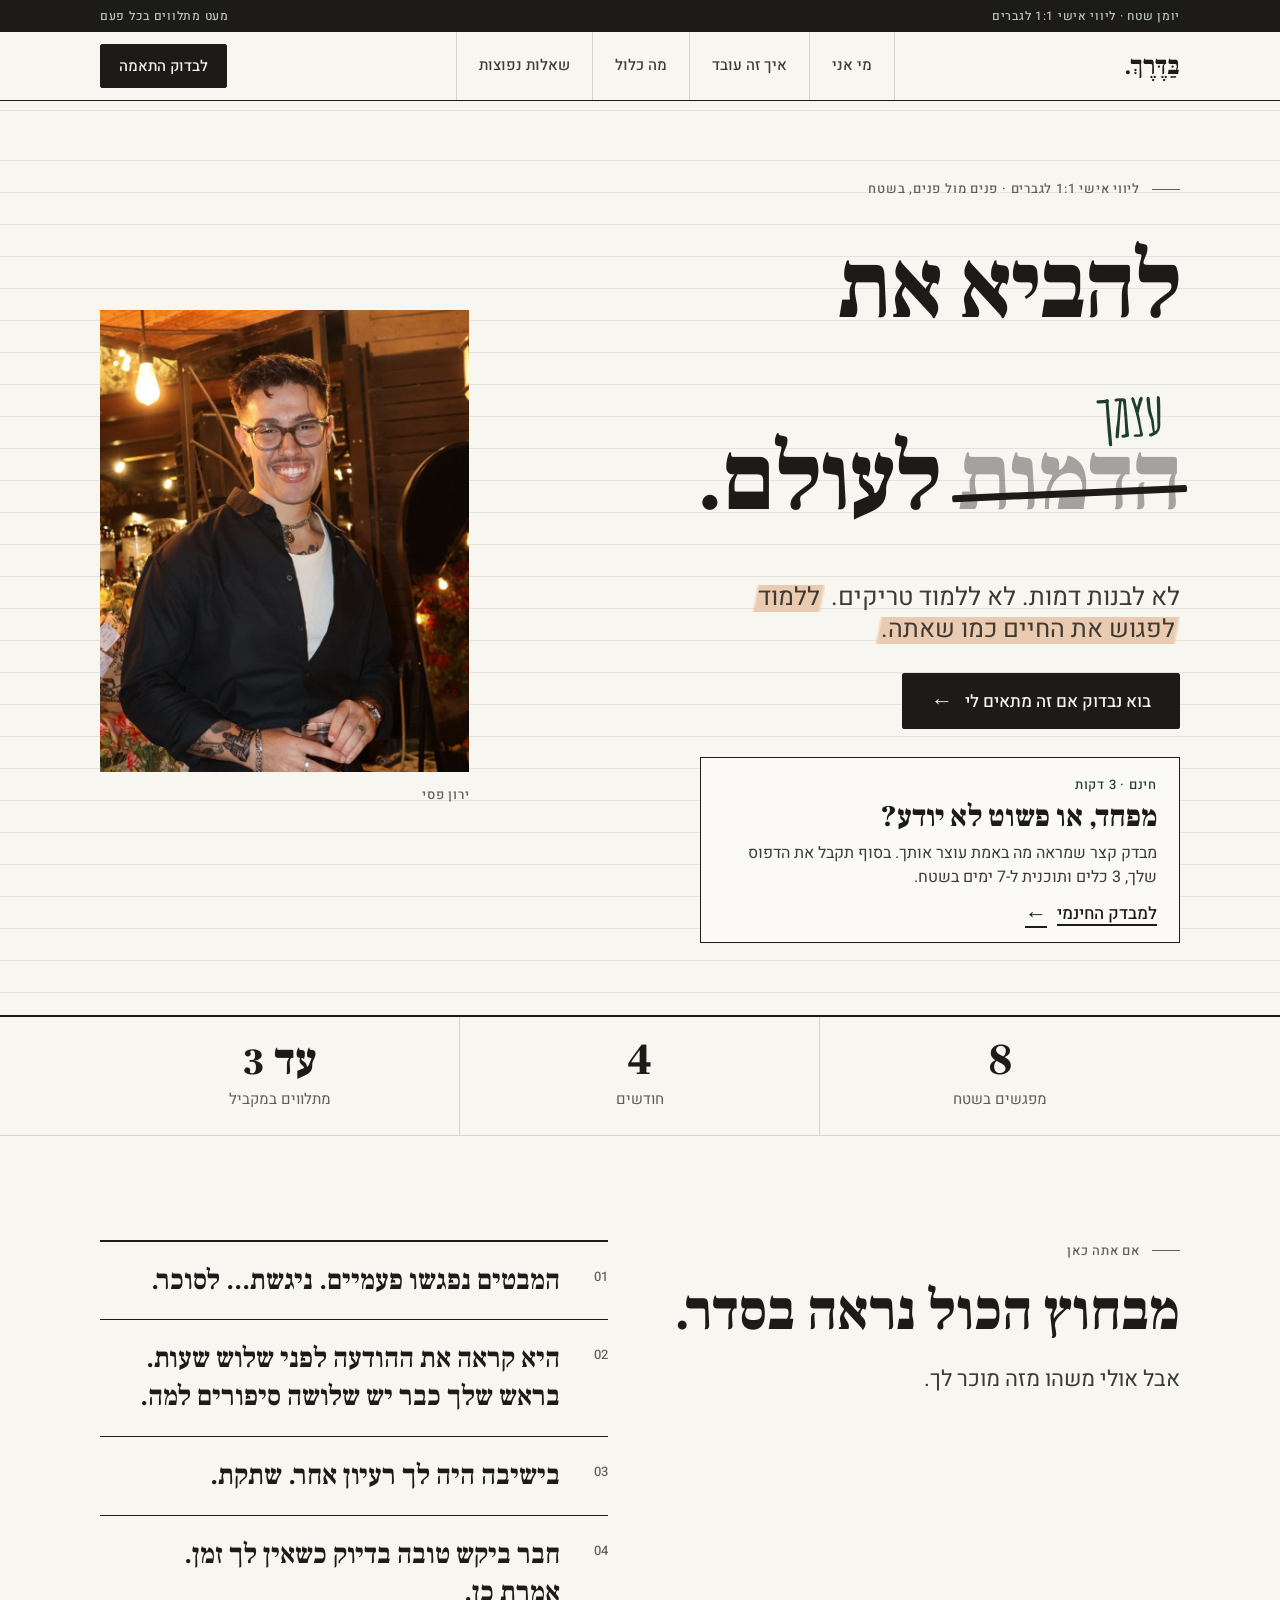
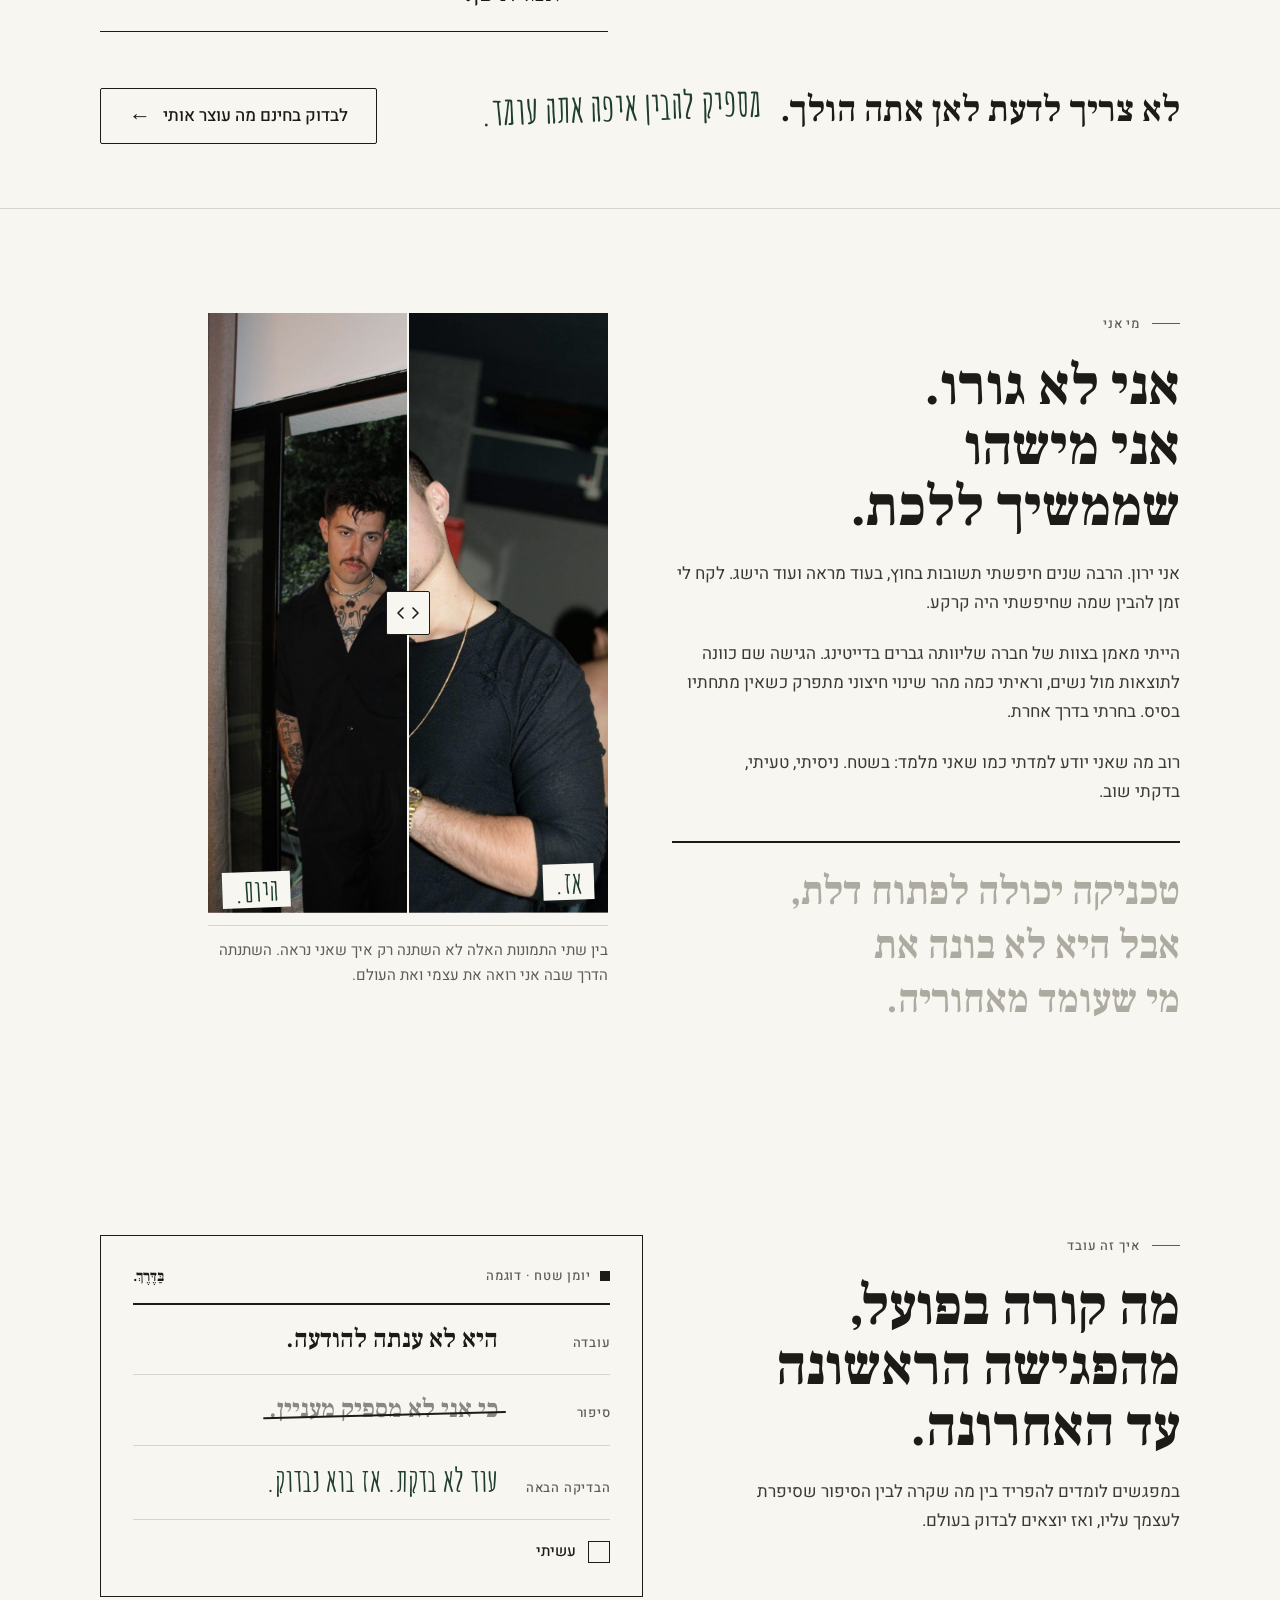
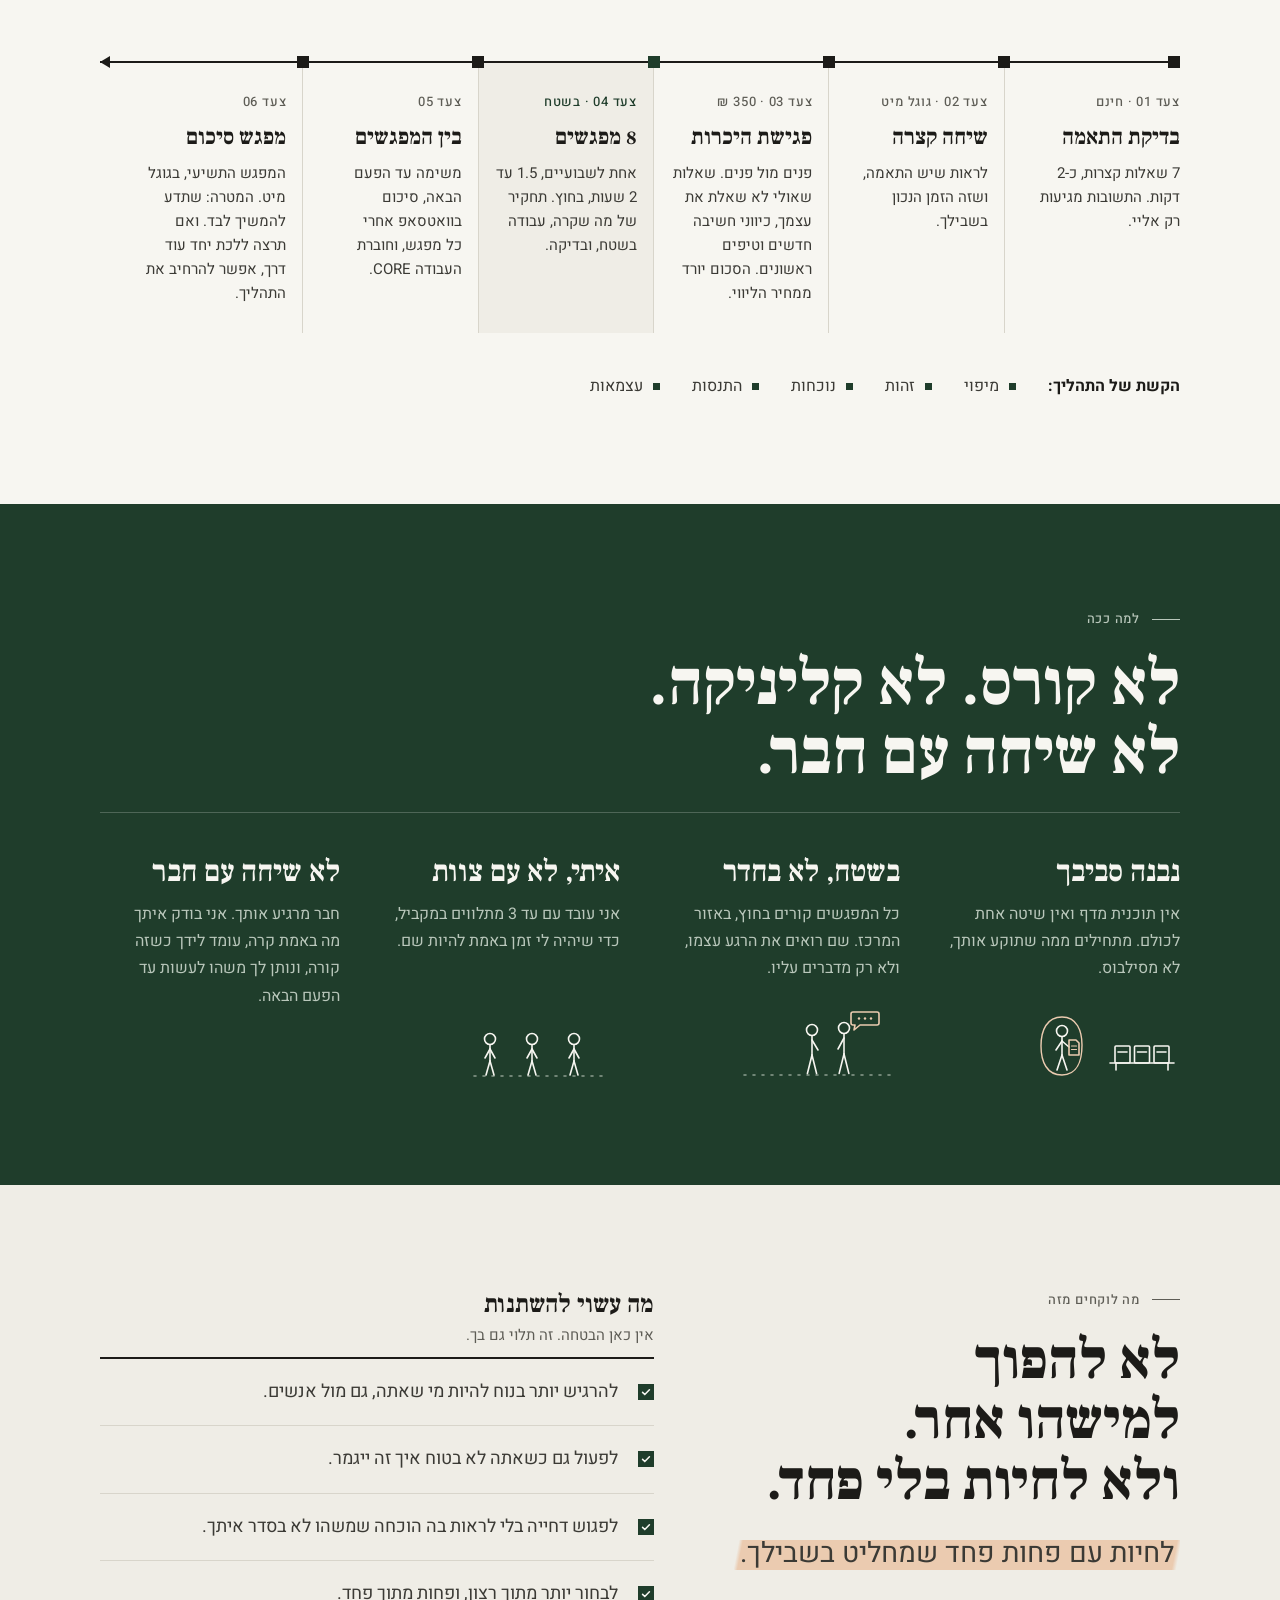
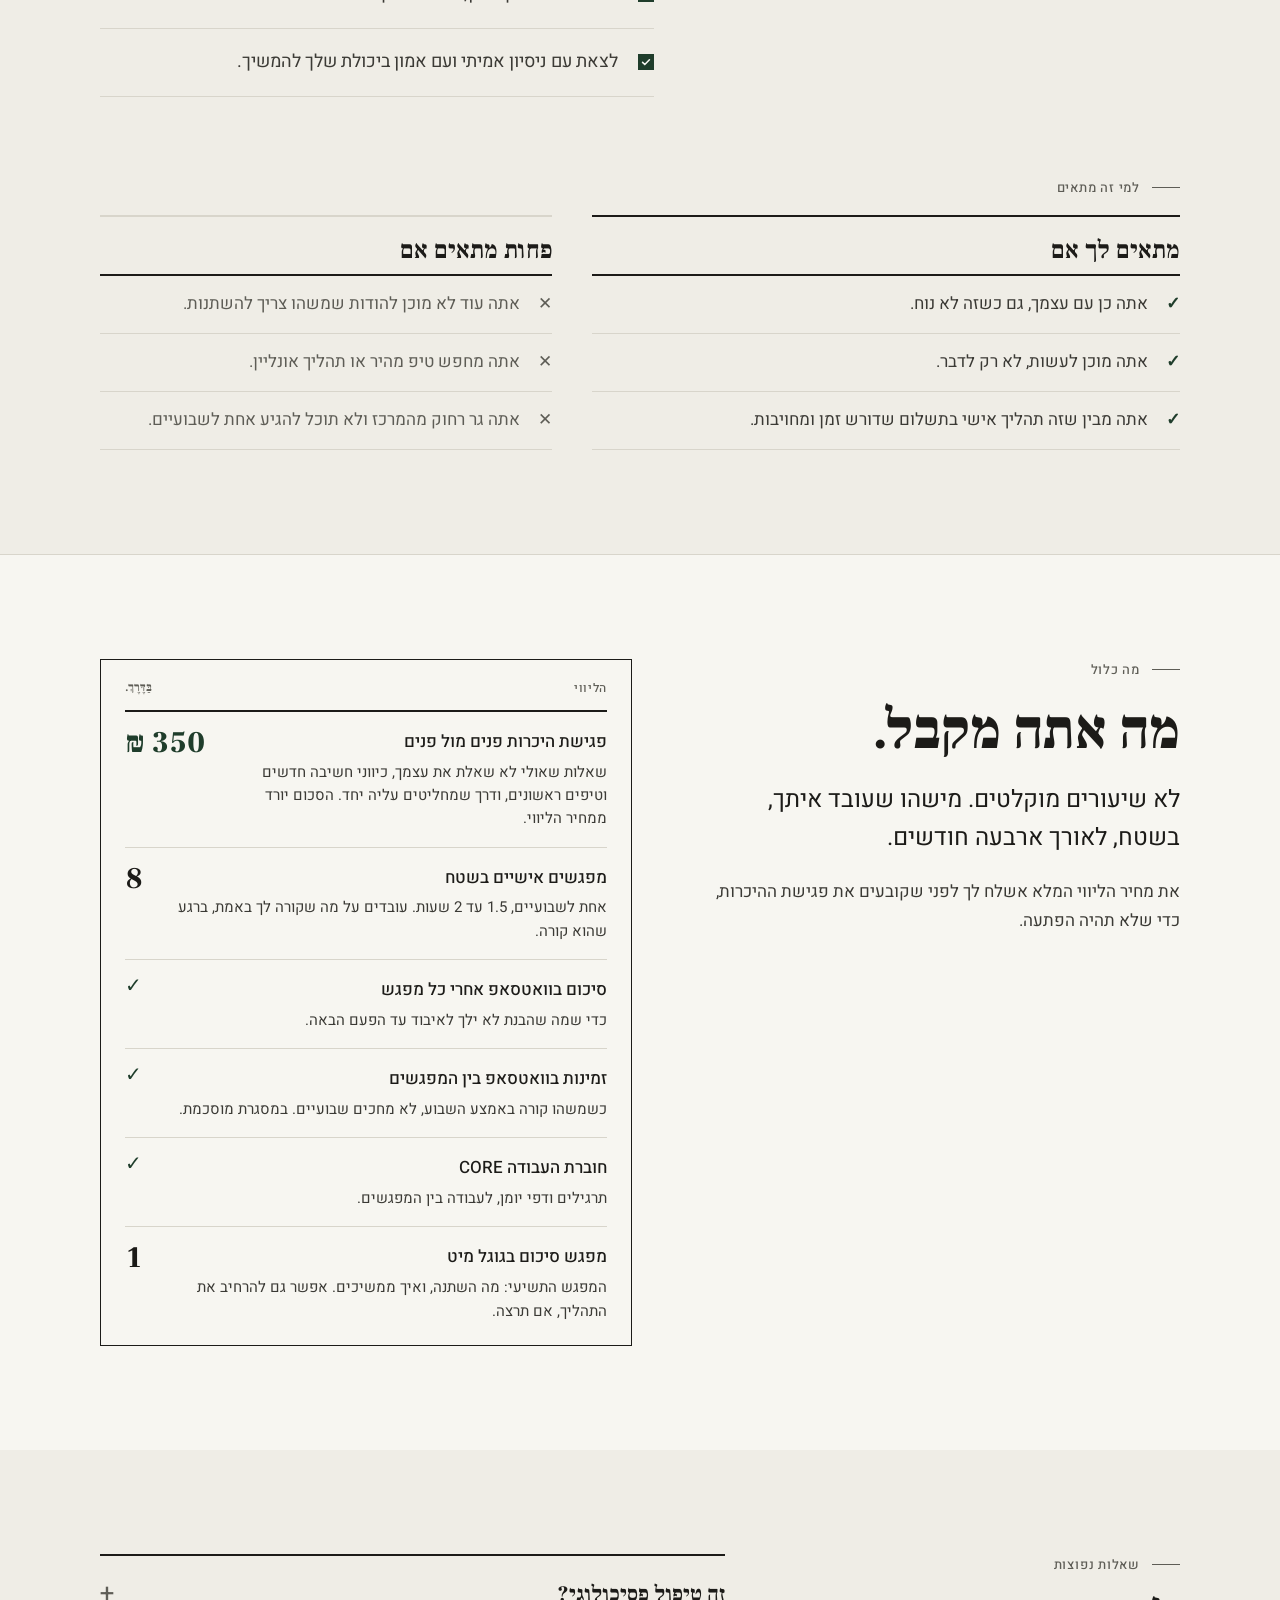
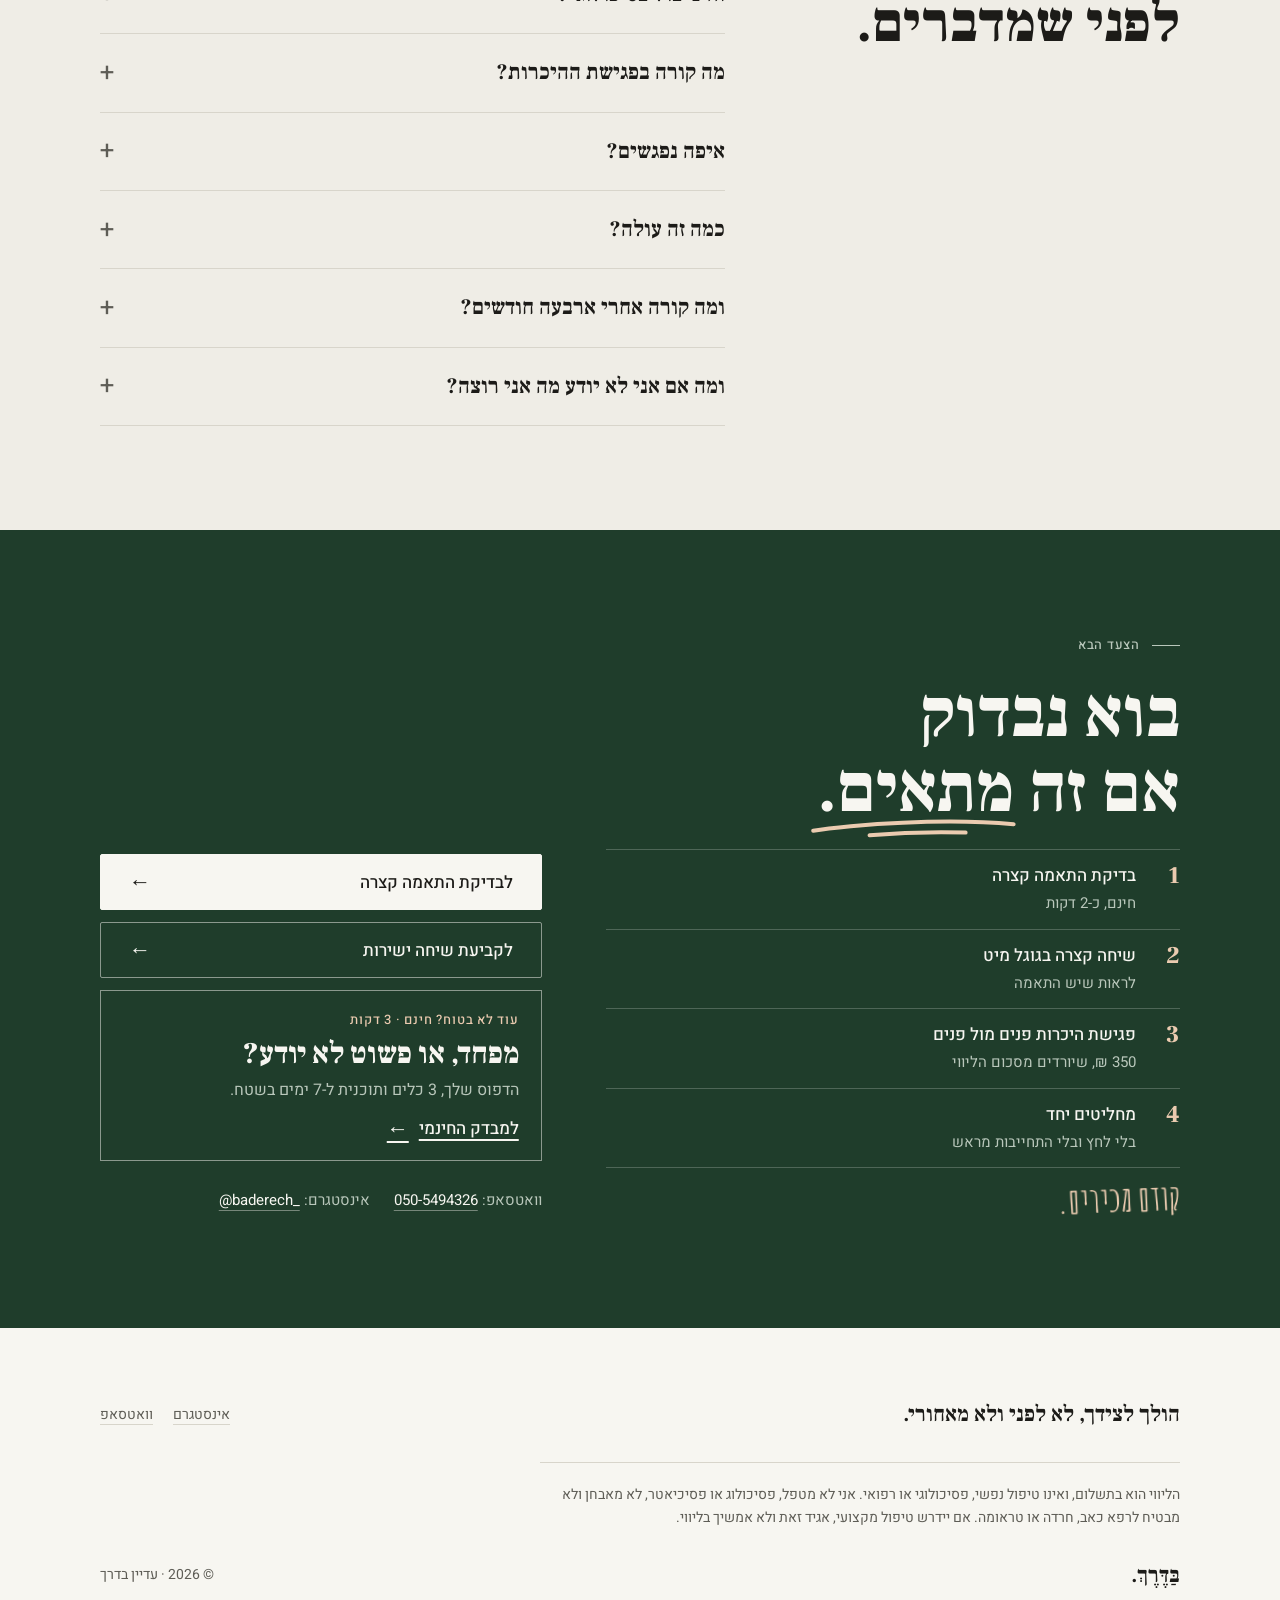
==== commit c679388f: "שיחה קצרה בגוגל מיט, ואז פגישת היכרות פנים מול פנים ב-350 ₪ (שישה צעדים) Co-Authored-By: Claude Opus" ====
--- a/index.html
+++ b/index.html
@@ -171,10 +171,11 @@
     </div>
     <ol class="track" id="track">
       <li><span class="node" aria-hidden="true"></span><span class="n">צעד 01 · חינם</span><h3>בדיקת התאמה</h3><p>7 שאלות קצרות, כ-2 דקות. התשובות מגיעות רק אליי.</p></li>
-      <li><span class="node" aria-hidden="true"></span><span class="n">צעד 02 · בגוגל מיט</span><h3>פגישת היכרות</h3><p>לפני המפגש הראשון. נבין יחד מה תוקע אותך, תשמע את הסיפור שלי, ונחליט יחד על הדרך. 350&nbsp;₪, שיורדים ממחיר הליווי.</p></li>
-      <li class="field"><span class="node" aria-hidden="true"></span><span class="n">צעד 03 · בשטח</span><h3>8 מפגשים</h3><p>אחת לשבועיים, 1.5 עד 2 שעות, בחוץ. תחקיר של מה שקרה, עבודה בשטח, ובדיקה.</p></li>
-      <li><span class="node" aria-hidden="true"></span><span class="n">צעד 04</span><h3>בין המפגשים</h3><p>משימה עד הפעם הבאה, סיכום בוואטסאפ אחרי כל מפגש, וחוברת העבודה CORE.</p></li>
-      <li><span class="node" aria-hidden="true"></span><span class="n">צעד 05</span><h3>מפגש סיכום</h3><p>המפגש התשיעי, בגוגל מיט. המטרה: שתדע להמשיך לבד. ואם תרצה ללכת יחד עוד דרך, אפשר להרחיב את התהליך.</p></li>
+      <li><span class="node" aria-hidden="true"></span><span class="n">צעד 02 · גוגל מיט</span><h3>שיחה קצרה</h3><p>לראות שיש התאמה, ושזה הזמן הנכון בשבילך.</p></li>
+      <li><span class="node" aria-hidden="true"></span><span class="n">צעד 03 · 350&nbsp;₪</span><h3>פגישת היכרות</h3><p>פנים מול פנים. שאלות שאולי לא שאלת את עצמך, כיווני חשיבה חדשים וטיפים ראשונים. הסכום יורד ממחיר הליווי.</p></li>
+      <li class="field"><span class="node" aria-hidden="true"></span><span class="n">צעד 04 · בשטח</span><h3>8 מפגשים</h3><p>אחת לשבועיים, 1.5 עד 2 שעות, בחוץ. תחקיר של מה שקרה, עבודה בשטח, ובדיקה.</p></li>
+      <li><span class="node" aria-hidden="true"></span><span class="n">צעד 05</span><h3>בין המפגשים</h3><p>משימה עד הפעם הבאה, סיכום בוואטסאפ אחרי כל מפגש, וחוברת העבודה CORE.</p></li>
+      <li><span class="node" aria-hidden="true"></span><span class="n">צעד 06</span><h3>מפגש סיכום</h3><p>המפגש התשיעי, בגוגל מיט. המטרה: שתדע להמשיך לבד. ואם תרצה ללכת יחד עוד דרך, אפשר להרחיב את התהליך.</p></li>
     </ol>
     <div class="between rv"><strong>הקשת של התהליך:</strong><span>מיפוי</span><span>זהות</span><span>נוכחות</span><span>התנסות</span><span>עצמאות</span></div>
   </div>
@@ -291,7 +292,7 @@
     </div>
     <div class="card value rv" aria-label="מה כלול בליווי">
       <div class="cardh"><span>הליווי</span><span class="logo-s">בַּדֶּרֶךְ.</span></div>
-      <div class="crow price"><span class="k">פגישת היכרות בגוגל מיט<small>מפה של מה שתוקע אותך, ודרך שמחליטים עליה יחד. הסכום יורד ממחיר הליווי.</small></span><b>350&nbsp;₪</b></div>
+      <div class="crow price"><span class="k">פגישת היכרות פנים מול פנים<small>שאלות שאולי לא שאלת את עצמך, כיווני חשיבה חדשים וטיפים ראשונים, ודרך שמחליטים עליה יחד. הסכום יורד ממחיר הליווי.</small></span><b>350&nbsp;₪</b></div>
       <div class="crow"><span class="k">מפגשים אישיים בשטח<small>אחת לשבועיים, 1.5 עד 2 שעות. עובדים על מה שקורה לך באמת, ברגע שהוא קורה.</small></span><b>8</b></div>
       <div class="crow"><span class="k">סיכום בוואטסאפ אחרי כל מפגש<small>כדי שמה שהבנת לא ילך לאיבוד עד הפעם הבאה.</small></span><b class="t">✓</b></div>
       <div class="crow"><span class="k">זמינות בוואטסאפ בין המפגשים<small>כשמשהו קורה באמצע השבוע, לא מחכים שבועיים. במסגרת מוסכמת.</small></span><b class="t">✓</b></div>
@@ -310,9 +311,9 @@
     </div>
     <div class="list">
       <details><summary>זה טיפול פסיכולוגי?</summary><div class="a"><p>לא. זה ליווי אישי. אני לא מטפל, פסיכולוג או פסיכיאטר. אם ארגיש שמתאים לך טיפול מקצועי, אגיד את זה בפשטות.</p></div></details>
-      <details><summary>מה קורה בפגישת ההיכרות?</summary><div class="a"><p>הפגישה בגוגל מיט, לפני המפגש הראשון בשטח. נבין יחד מה תוקע אותך. תשמע גם את הסיפור שלי. ובסוף נחליט יחד על הדרך: אילו פעולות נעשה ומה נלמד. הפגישה עולה 350&nbsp;₪, והם יורדים מסכום הליווי אם ממשיכים.</p></div></details>
-      <details><summary>איפה נפגשים?</summary><div class="a"><p>פגישת ההיכרות בגוגל מיט. שמונת המפגשים פנים מול פנים, בחוץ, באזור המרכז. מפגש הסיכום בסוף שוב בגוגל מיט.</p></div></details>
-      <details><summary>כמה זה עולה?</summary><div class="a"><p>פגישת ההיכרות עולה 350&nbsp;₪, והם יורדים מסכום הליווי. את מחיר הליווי המלא אשלח לך לפני שקובעים את הפגישה.</p></div></details>
+      <details><summary>מה קורה בפגישת ההיכרות?</summary><div class="a"><p>קודם שיחה קצרה בגוגל מיט, לראות שיש התאמה. אחריה פגישת היכרות פנים מול פנים: נבין יחד מה תוקע אותך, אשאל שאלות שאולי לא שאלת את עצמך, תקבל כיווני חשיבה חדשים וטיפים ראשונים, ונחליט יחד על הדרך. הפגישה עולה 350&nbsp;₪, והם יורדים מסכום הליווי אם ממשיכים.</p></div></details>
+      <details><summary>איפה נפגשים?</summary><div class="a"><p>השיחה הקצרה בהתחלה ומפגש הסיכום בסוף הם בגוגל מיט. פגישת ההיכרות ושמונת המפגשים פנים מול פנים, באזור המרכז, והמפגשים עצמם בחוץ.</p></div></details>
+      <details><summary>כמה זה עולה?</summary><div class="a"><p>השיחה הקצרה בגוגל מיט היא רק כדי לראות שיש התאמה. פגישת ההיכרות פנים מול פנים עולה 350&nbsp;₪, והם יורדים מסכום הליווי. את מחיר הליווי המלא אשלח לך לפני שקובעים את הפגישה.</p></div></details>
       <details><summary>ומה קורה אחרי ארבעה חודשים?</summary><div class="a"><p>במפגש התשיעי, בגוגל מיט, מסכמים מה השתנה ואיך ממשיכים. המטרה היא שתדע להמשיך לבד. אם תרצה ללכת יחד עוד דרך, אפשר להרחיב את התהליך.</p></div></details>
       <details><summary>ומה אם אני לא יודע מה אני רוצה?</summary><div class="a"><p>זה בסדר, ולפעמים זו בדיוק נקודת ההתחלה. מה שצריך זה רק נכונות להסתכל בכנות.</p></div></details>
     </div>
@@ -327,14 +328,15 @@
       <h2><span class="ln">בוא נבדוק</span> <span class="ln">אם זה <span class="circ">מתאים.<svg viewBox="0 0 200 24" preserveAspectRatio="none" aria-hidden="true" focusable="false"><path pathLength="1" d="M196 9C150 4 92 6 40 11 26 12.5 14 14 4 16M150 18c-30-1-62 0-92 3"/></svg></span></span></h2>
       <ol class="steps">
         <li><b>בדיקת התאמה קצרה</b><span>חינם, כ-2 דקות</span></li>
-        <li><b>פגישת היכרות בגוגל מיט</b><span>350&nbsp;₪, שיורדים מסכום הליווי</span></li>
+        <li><b>שיחה קצרה בגוגל מיט</b><span>לראות שיש התאמה</span></li>
+        <li><b>פגישת היכרות פנים מול פנים</b><span>350&nbsp;₪, שיורדים מסכום הליווי</span></li>
         <li><b>מחליטים יחד</b><span>בלי לחץ ובלי התחייבות מראש</span></li>
       </ol>
       <span class="hand">קודם מכירים.</span>
     </div>
     <div class="acts rv">
       <a class="btn light big" href="/fit?src=site-bottom" data-ev="cta_fit_bottom">לבדיקת התאמה קצרה <span class="arr">←</span></a>
-      <a class="btn line-light big" href="https://calendar.google.com/calendar/u/0/appointments/schedules/AcZssZ0ofP-cRwZhCKLFa0pnLG4Ib2WAyO6t5vIcJPsrCWzk4PzxktiDKDWdj4BuDzzyIKh5W39e9tZA" target="_blank" rel="noopener" data-ev="cta_calendar_bottom">לקביעת פגישת היכרות ישירות <span class="arr">←</span></a>
+      <a class="btn line-light big" href="https://calendar.google.com/calendar/u/0/appointments/schedules/AcZssZ0ofP-cRwZhCKLFa0pnLG4Ib2WAyO6t5vIcJPsrCWzk4PzxktiDKDWdj4BuDzzyIKh5W39e9tZA" target="_blank" rel="noopener" data-ev="cta_calendar_bottom">לקביעת שיחה ישירות <span class="arr">←</span></a>
       <a class="freecard light" href="/quiz?src=site-bottom" data-ev="cta_quiz_bottom">
         <span class="k">עוד לא בטוח? חינם · 3 דקות</span>
         <b>מפחד, או פשוט לא יודע?</b>
--- a/css/site.css
+++ b/css/site.css
@@ -690,3 +690,24 @@
   .problem .after .btn{width:100%;justify-content:space-between;margin-top:8px}
   .freecard{padding:16px 18px 14px}
 }
+/* היומן ליד הכותרת בתהליך: הקו על ״הסיפור״ הוא קו אחד, אז המשפט לא נשבר לשתי שורות */
+.process .top{grid-template-columns:minmax(0,1fr) minmax(0,1.15fr)}
+.logrow .strike{white-space:nowrap}
+.process .logrow{grid-template-columns:96px minmax(0,1fr)}
+@media (max-width:960px){ .process .top{grid-template-columns:minmax(0,1fr)} }
+@media (max-width:560px){ .process .logrow{grid-template-columns:minmax(0,1fr)} }
+/* ״למה ככה״ חוזר לירוק של ״איך אני עובד״ הישן, עם האיורים בצבעים המקוריים שלהם */
+.why{background:var(--forest);color:var(--on-forest);border-top:0}
+.why h2,.why h3{color:var(--on-forest)}
+.why .label{color:var(--on-forest-2)}
+.why .principles{border-top:1px solid rgba(247,246,241,.22)}
+.why .principles p{color:var(--on-forest-2)}
+.why .walk *{stroke:var(--on-forest)}
+.why .walk .ground,.why .walk .floor{stroke:var(--on-forest-2)}
+.why .walk .bubble path,.why .walk .around,.why .walk .sheet path,.why .walk .sheet line,.why .walk.think .bubble rect{stroke:var(--marker)}
+.why .walk .bubble circle{fill:var(--marker)}
+/* שישה צעדים במסלול */
+.track{grid-template-columns:repeat(6,minmax(0,1fr))}
+.track li{padding-inline:16px}
+@media (max-width:960px){ .track{grid-template-columns:minmax(0,1fr)} .track li,.track li:first-child{padding:0 24px 28px 0} .track li.field{padding:16px 24px 24px 16px} }
+@media (min-width:961px){ .track h3{font-size:clamp(20px,1.75vw,24px)} .track p{font-size:15px} }
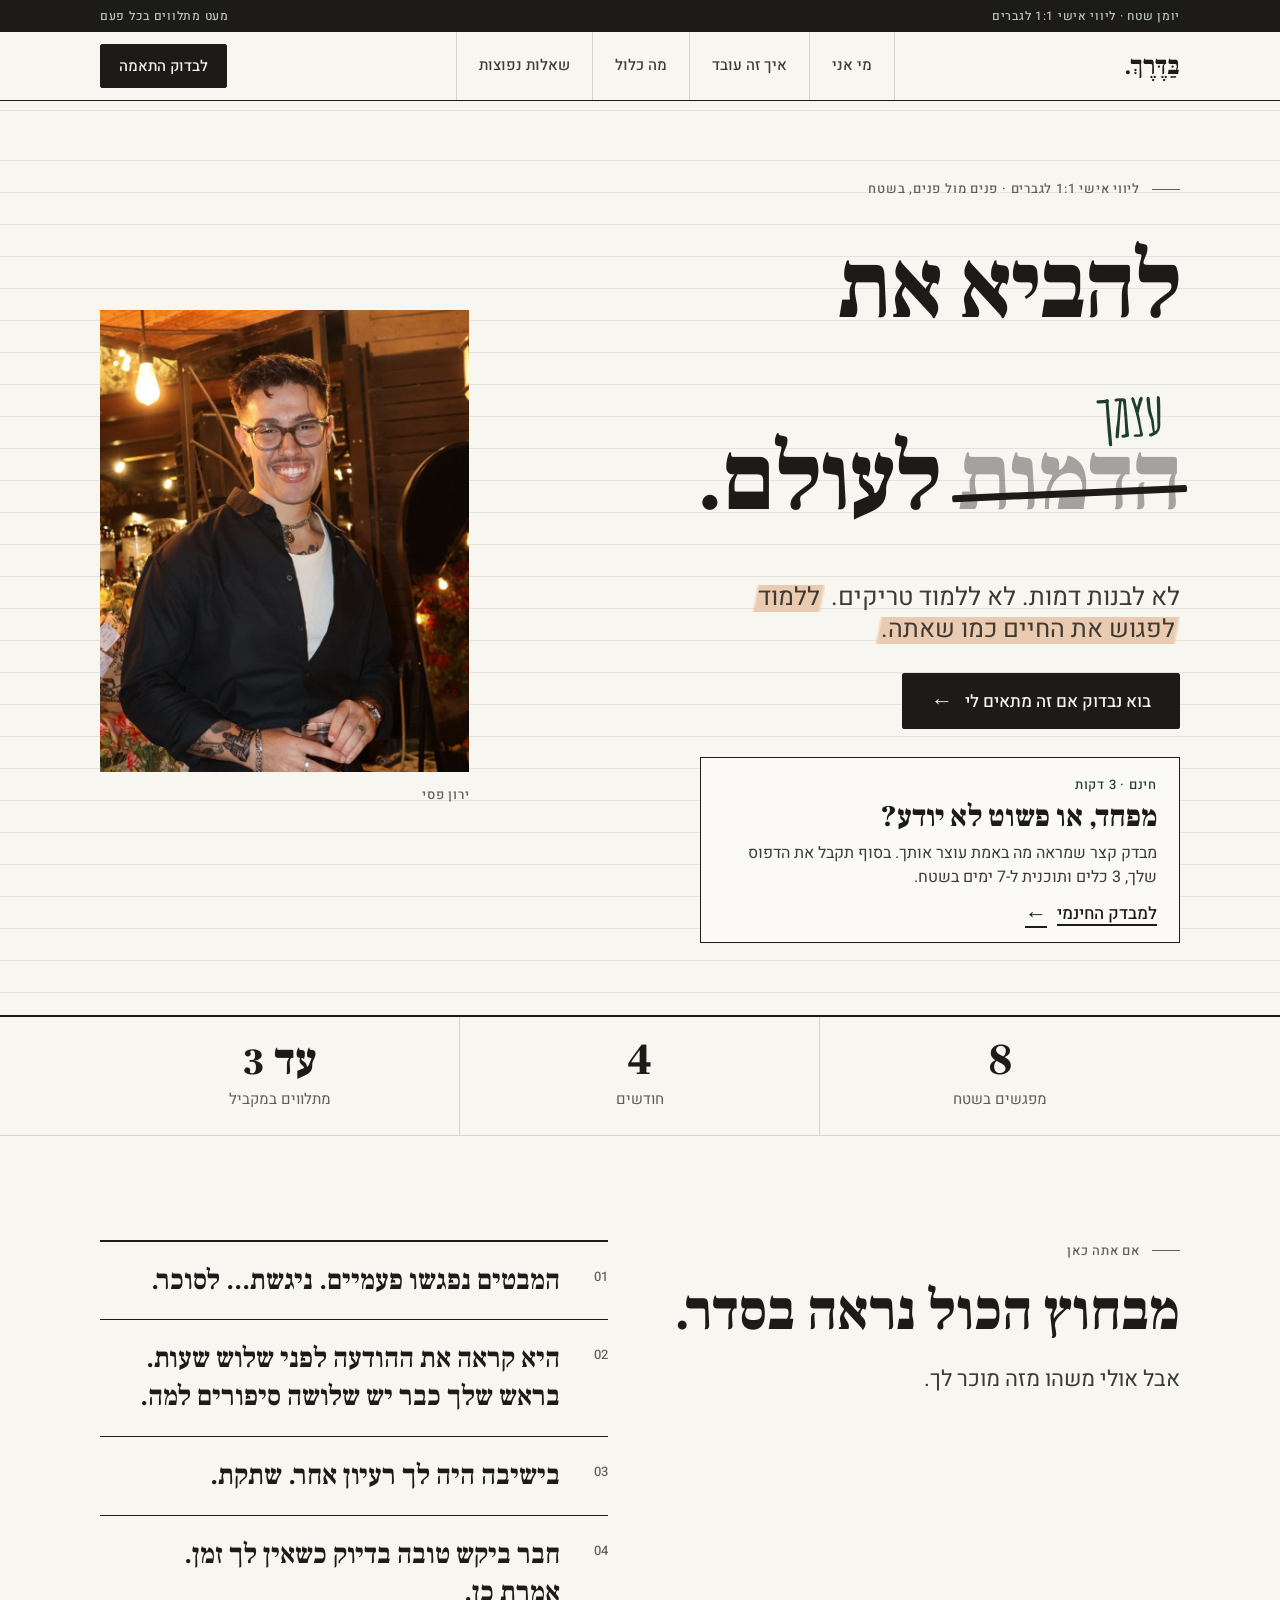
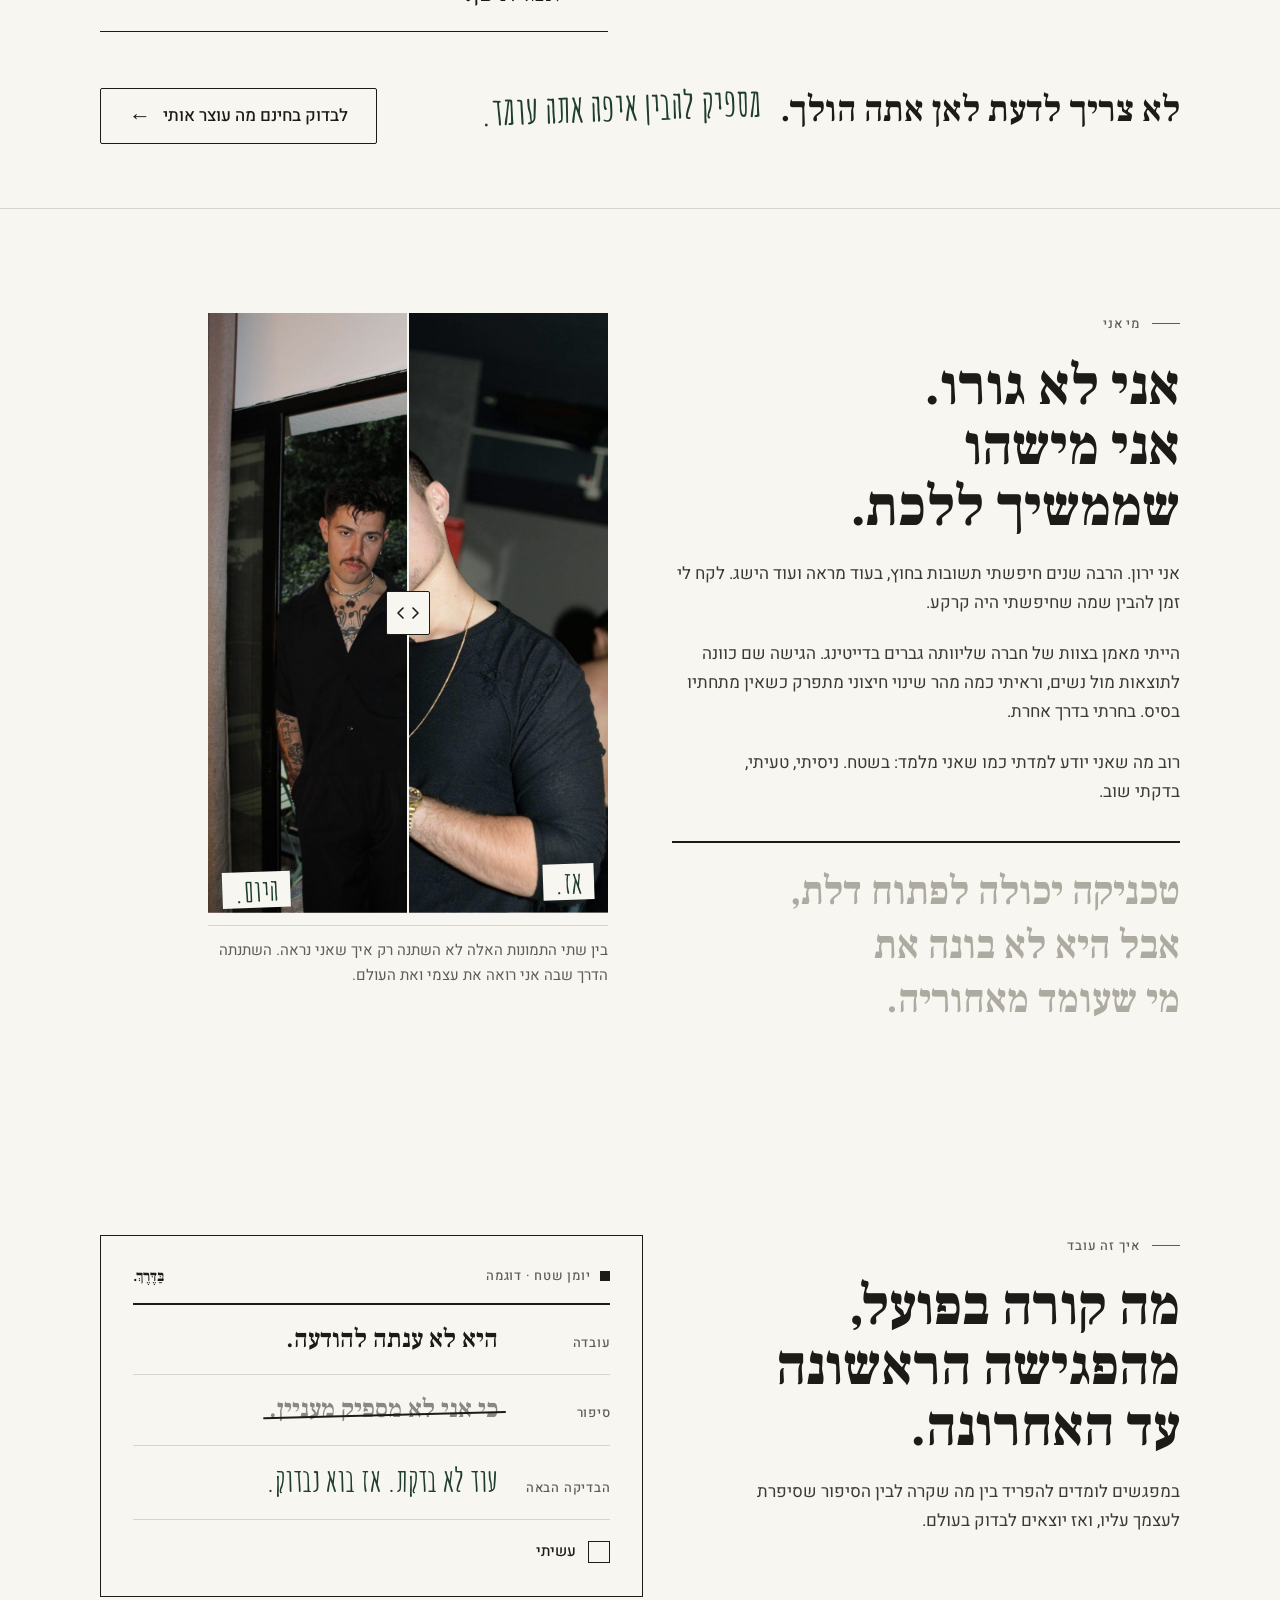
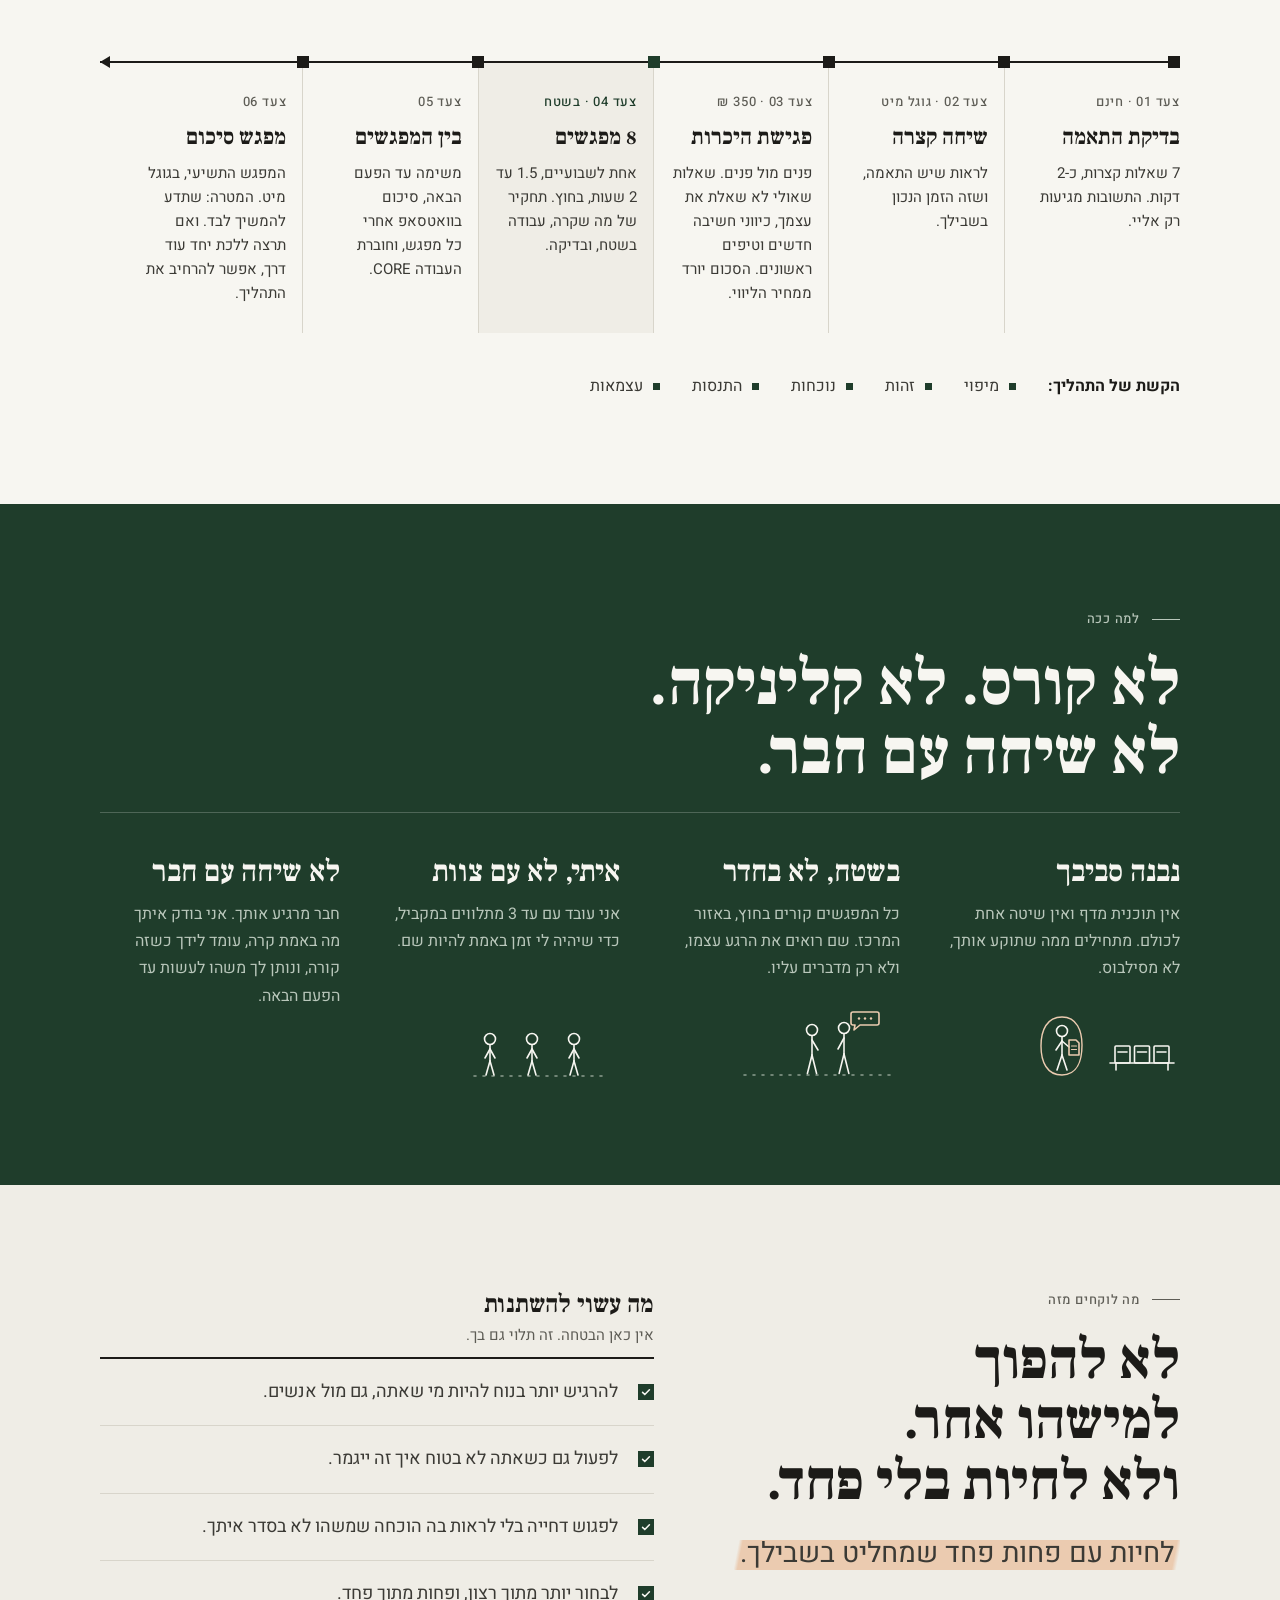
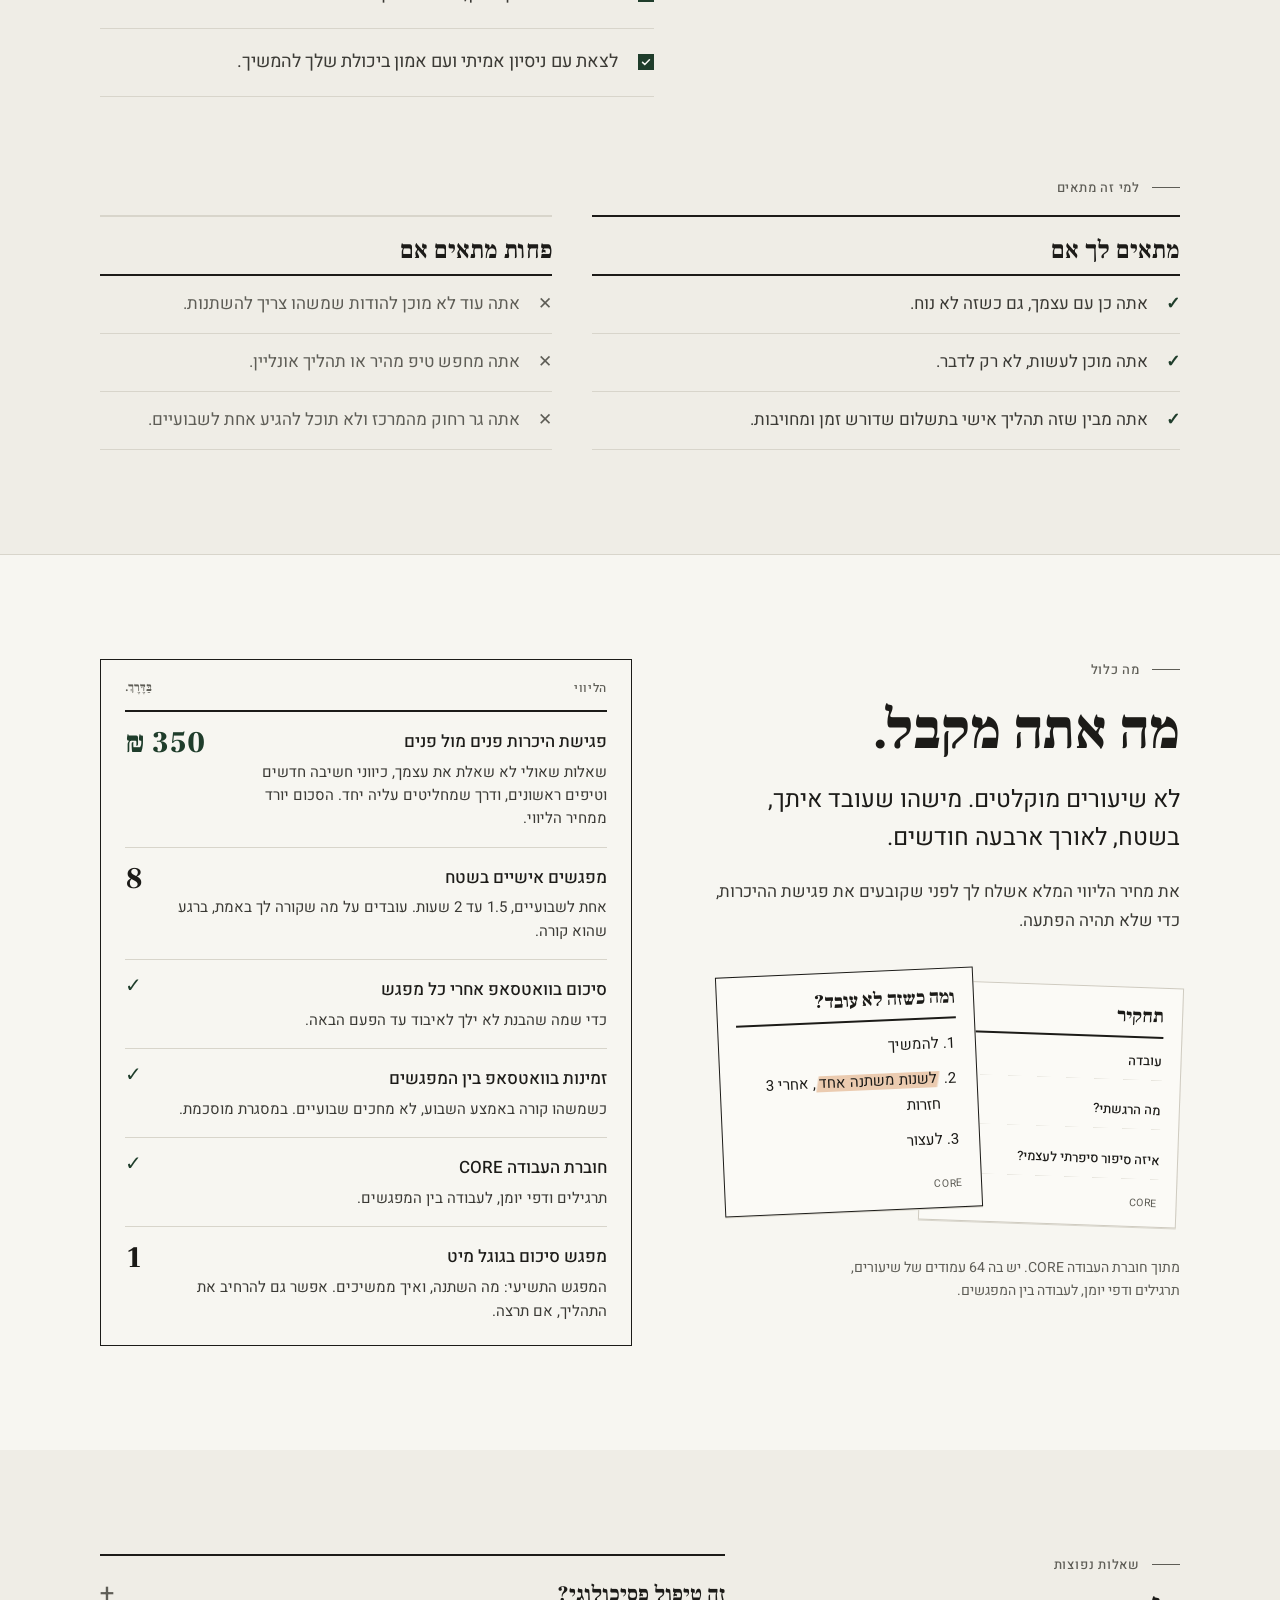
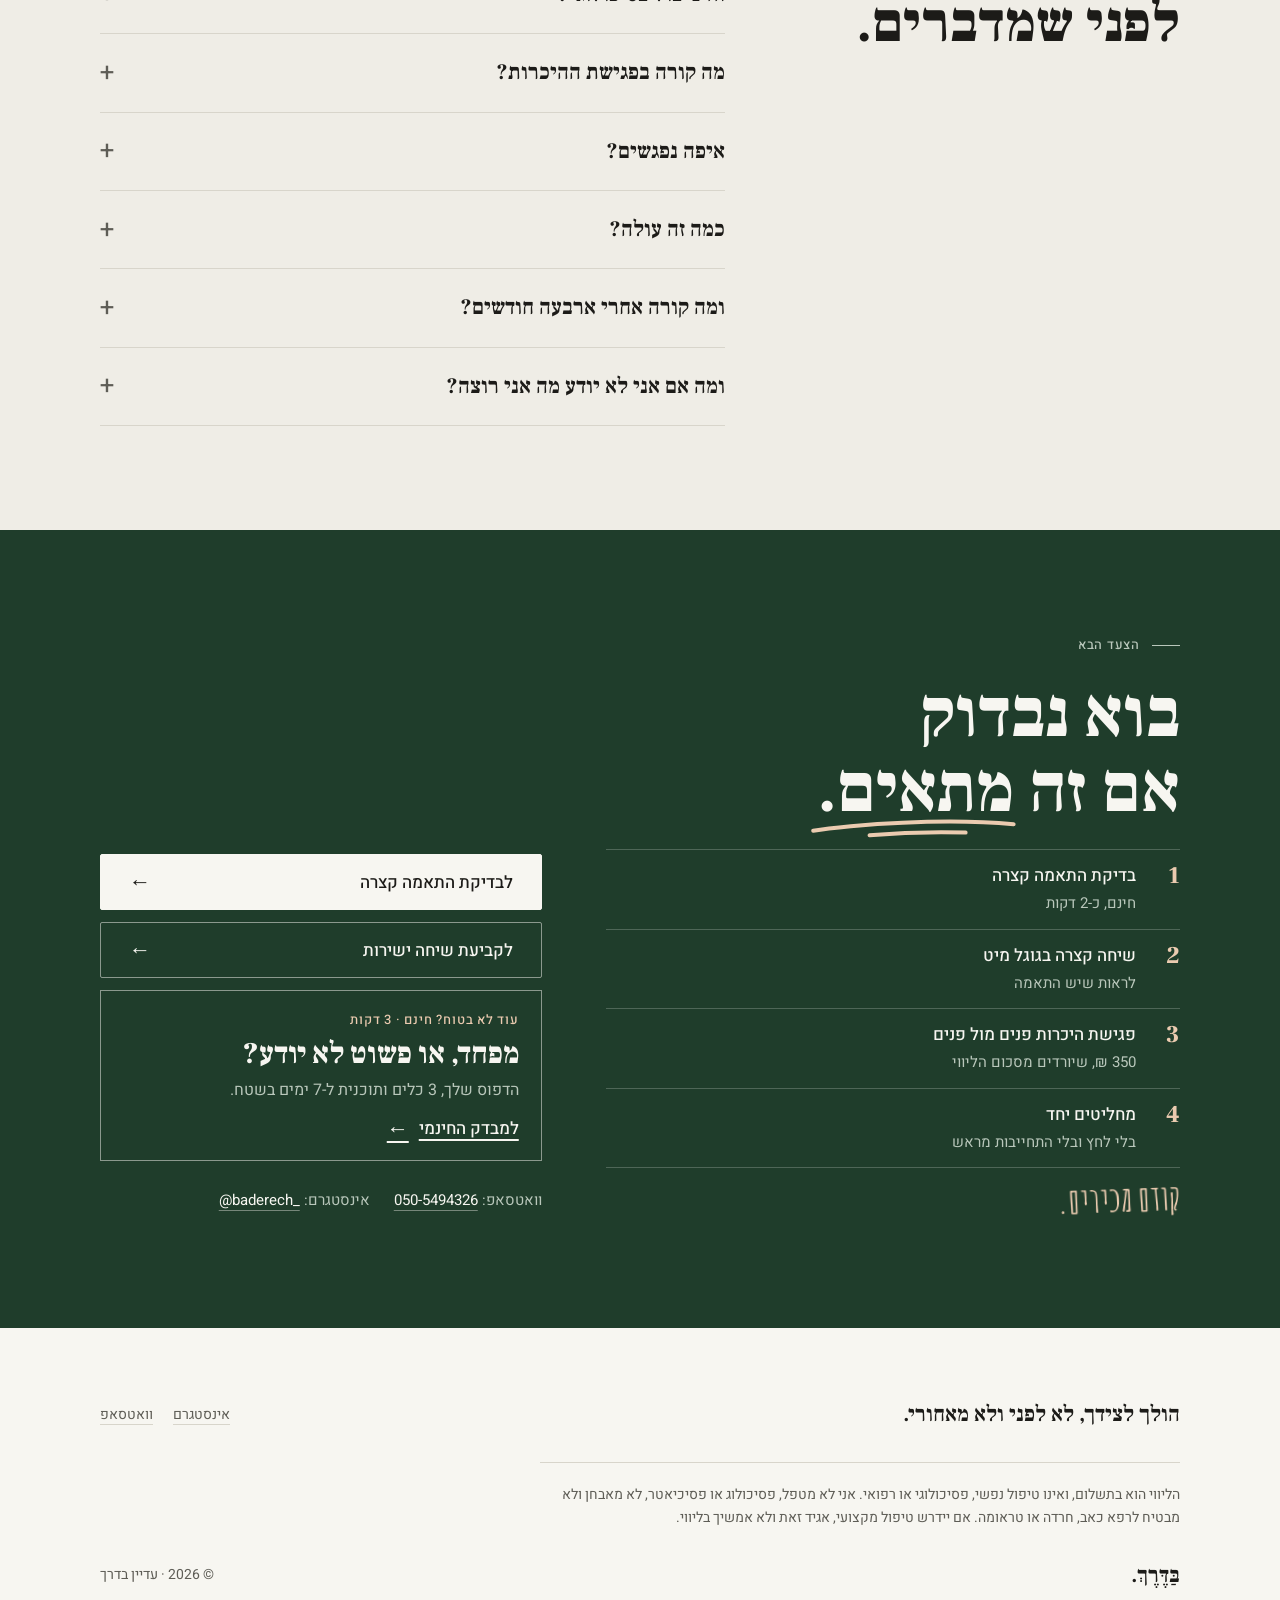
==== commit d2d0ba53: "הצצה לחוברת CORE במקטע מה כלול Co-Authored-By: Claude Opus 5.5 <noreply@anthropic.com> Claude-Sessio" ====
--- a/index.html
+++ b/index.html
@@ -289,6 +289,27 @@
       <h2>מה אתה מקבל.</h2>
       <p class="lead">לא שיעורים מוקלטים. מישהו שעובד איתך, בשטח, לאורך ארבעה חודשים.</p>
       <p class="body">את מחיר הליווי המלא אשלח לך לפני שקובעים את פגישת ההיכרות, כדי שלא תהיה הפתעה.</p>
+      <figure class="core-peek">
+        <div class="pages">
+          <div class="pg a" aria-hidden="true">
+            <span class="pl">תחקיר</span>
+            <span class="q">עובדה</span><i></i>
+            <span class="q">מה הרגשתי?</span><i></i>
+            <span class="q">איזה סיפור סיפרתי לעצמי?</span><i></i>
+            <span class="pn">CORE</span>
+          </div>
+          <div class="pg b">
+            <span class="pl">ומה כשזה לא עובד?</span>
+            <ol>
+              <li>להמשיך</li>
+              <li><span class="mark">לשנות משתנה אחד</span>, אחרי 3 חזרות</li>
+              <li>לעצור</li>
+            </ol>
+            <span class="pn">CORE</span>
+          </div>
+        </div>
+        <figcaption>מתוך חוברת העבודה <bdi>CORE</bdi>. יש בה 64 עמודים של שיעורים, תרגילים ודפי יומן, לעבודה בין המפגשים.</figcaption>
+      </figure>
     </div>
     <div class="card value rv" aria-label="מה כלול בליווי">
       <div class="cardh"><span>הליווי</span><span class="logo-s">בַּדֶּרֶךְ.</span></div>
--- a/css/site.css
+++ b/css/site.css
@@ -711,3 +711,20 @@
 .track li{padding-inline:16px}
 @media (max-width:960px){ .track{grid-template-columns:minmax(0,1fr)} .track li,.track li:first-child{padding:0 24px 28px 0} .track li.field{padding:16px 24px 24px 16px} }
 @media (min-width:961px){ .track h3{font-size:clamp(20px,1.75vw,24px)} .track p{font-size:15px} }
+
+/* הצצה לחוברת CORE: שני עמודים מונחים זה על זה, בשפה של החוברת */
+.core-peek{margin:16px 0 0;display:flex;flex-direction:column;gap:14px}
+.core-peek .pages{position:relative;height:300px;max-width:440px}
+.core-peek .pg{position:absolute;width:62%;aspect-ratio:1/1.414;background:var(--card);border:1px solid var(--line-2);box-shadow:0 1px 0 var(--line);padding:18px 18px 14px;display:flex;flex-direction:column;gap:8px;font-size:13px;color:var(--ink-2)}
+.core-peek .pg.a{right:0;top:12px;transform:rotate(2deg)}
+.core-peek .pg.b{left:0;top:0;transform:rotate(-2.5deg);border-color:var(--ink)}
+.core-peek .pl{font-family:var(--display);font-weight:900;font-size:19px;line-height:1.15;color:var(--ink);padding-bottom:8px;border-bottom:2px solid var(--ink)}
+.core-peek .q{font-weight:500;color:var(--ink);margin-top:4px}
+.core-peek i{display:block;height:22px;background:repeating-linear-gradient(to bottom,transparent 0 10px,var(--line) 10px 11px)}
+.core-peek ol{margin:4px 0 0;padding:0 18px 0 0;display:flex;flex-direction:column;gap:10px;font-size:15px;color:var(--ink)}
+.core-peek .pn{margin-top:auto;font-size:10.5px;letter-spacing:var(--track-label);color:var(--graphite);align-self:flex-start}
+.core-peek figcaption{font-size:14px;color:var(--graphite);max-width:44ch}
+@media (max-width:560px){ .core-peek .pages{height:260px} .core-peek .pg{width:66%;padding:14px 14px 10px} .core-peek .pl{font-size:17px} }
+.core-peek .pages{height:270px;max-width:460px}
+.core-peek .pg{aspect-ratio:auto;height:240px;width:56%}
+@media (max-width:560px){ .core-peek .pages{height:250px} .core-peek .pg{height:225px;width:60%} }
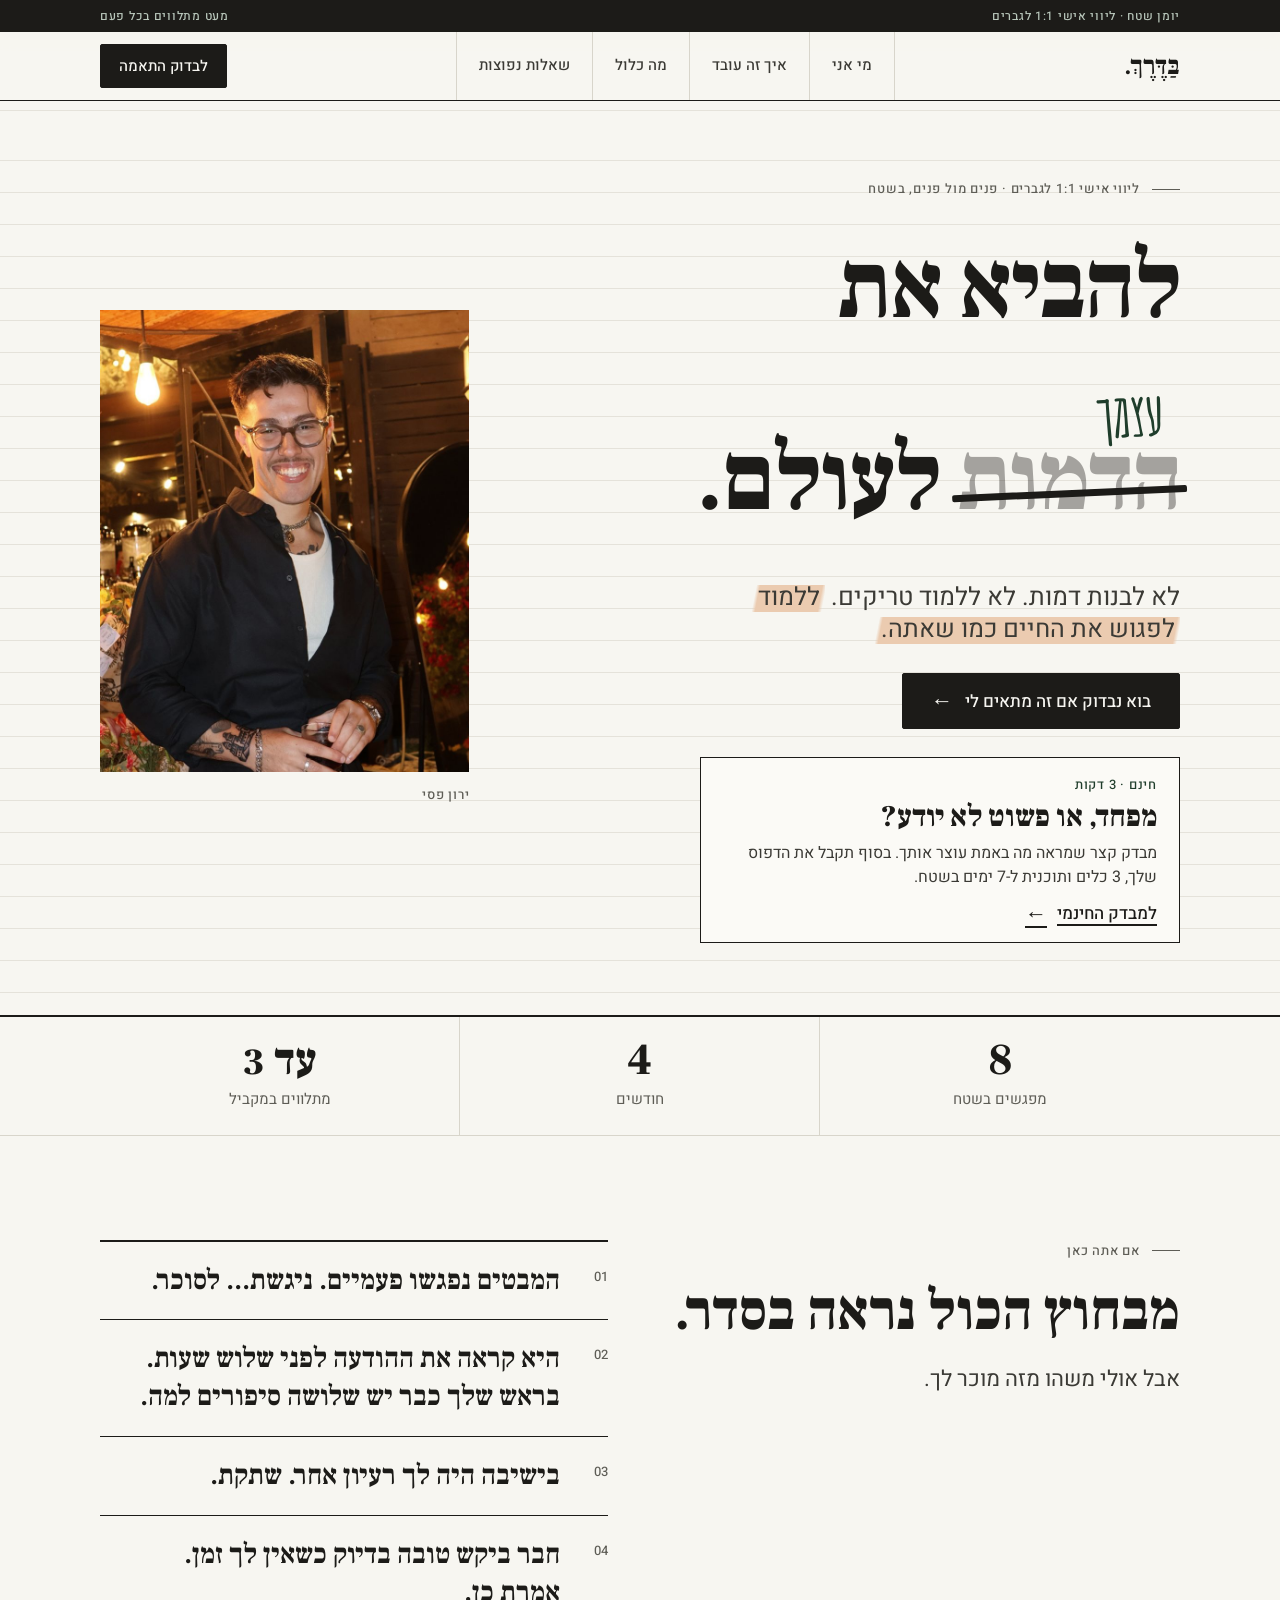
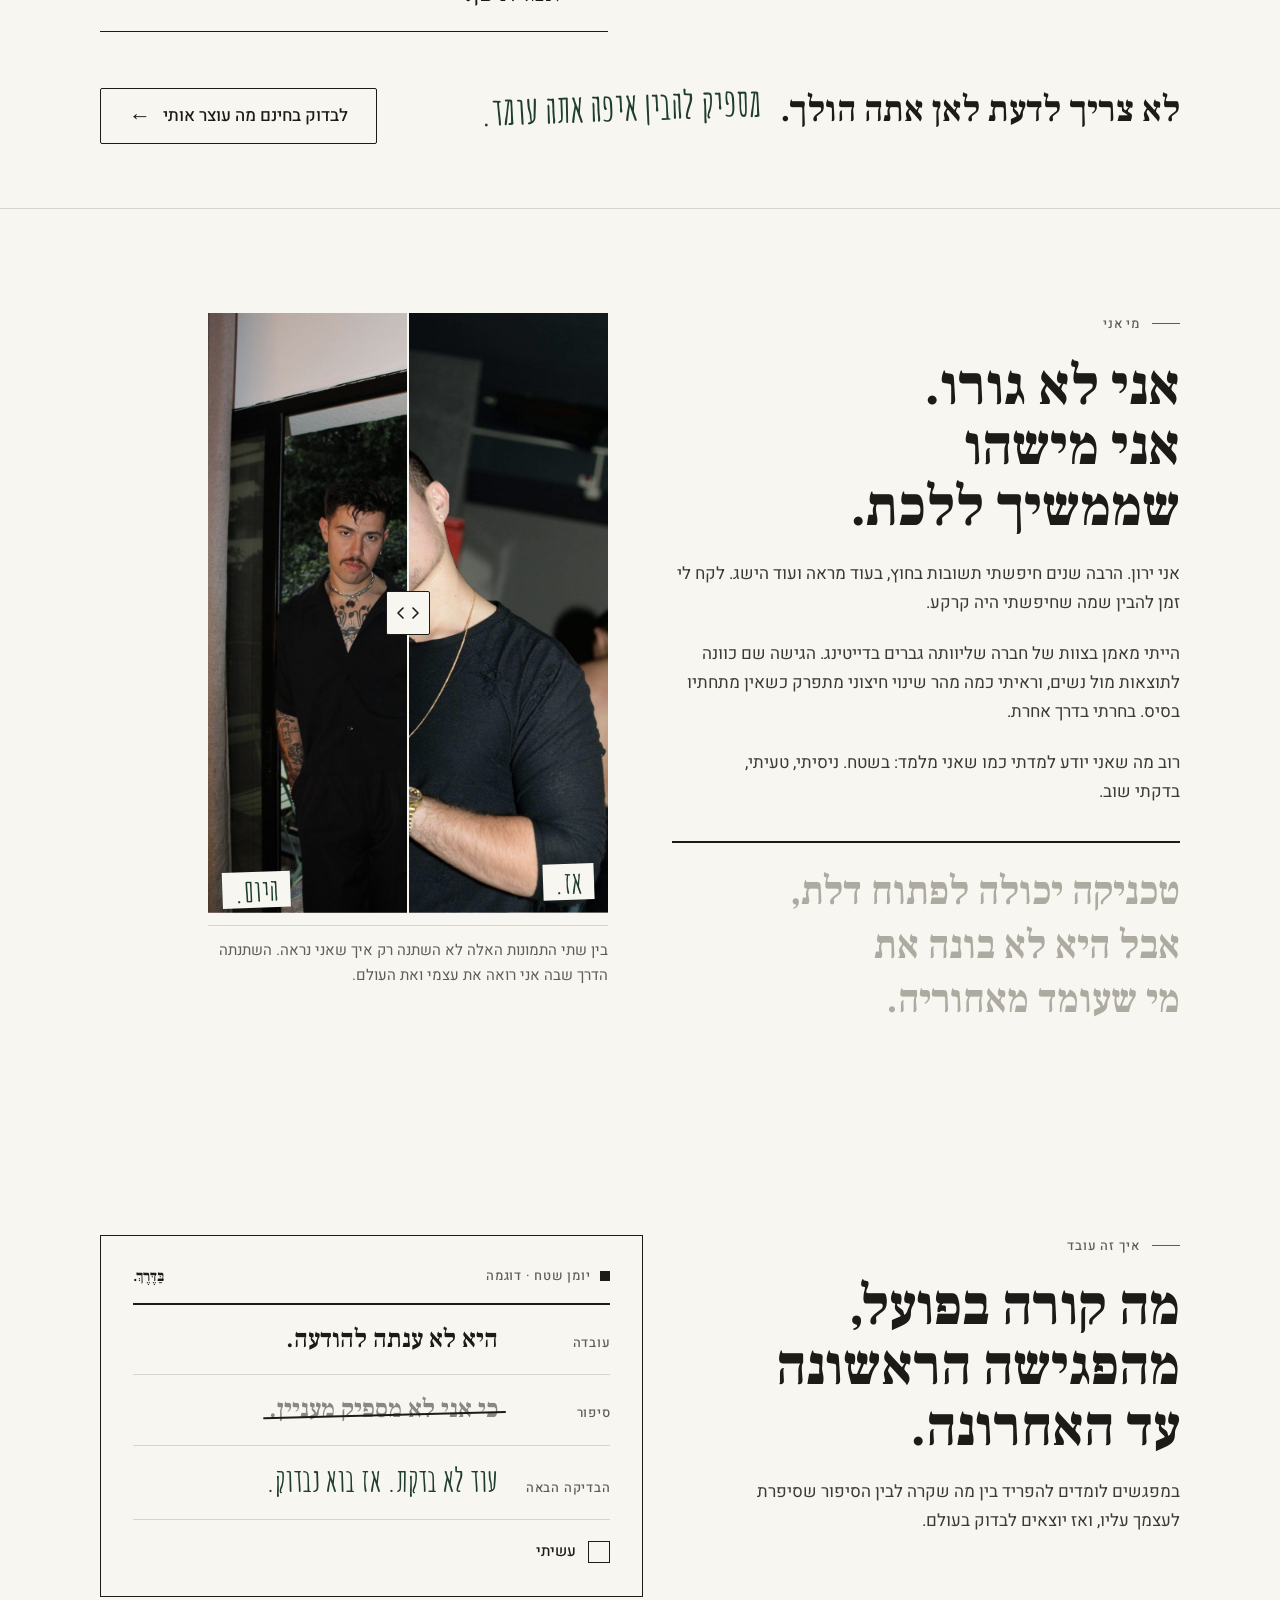
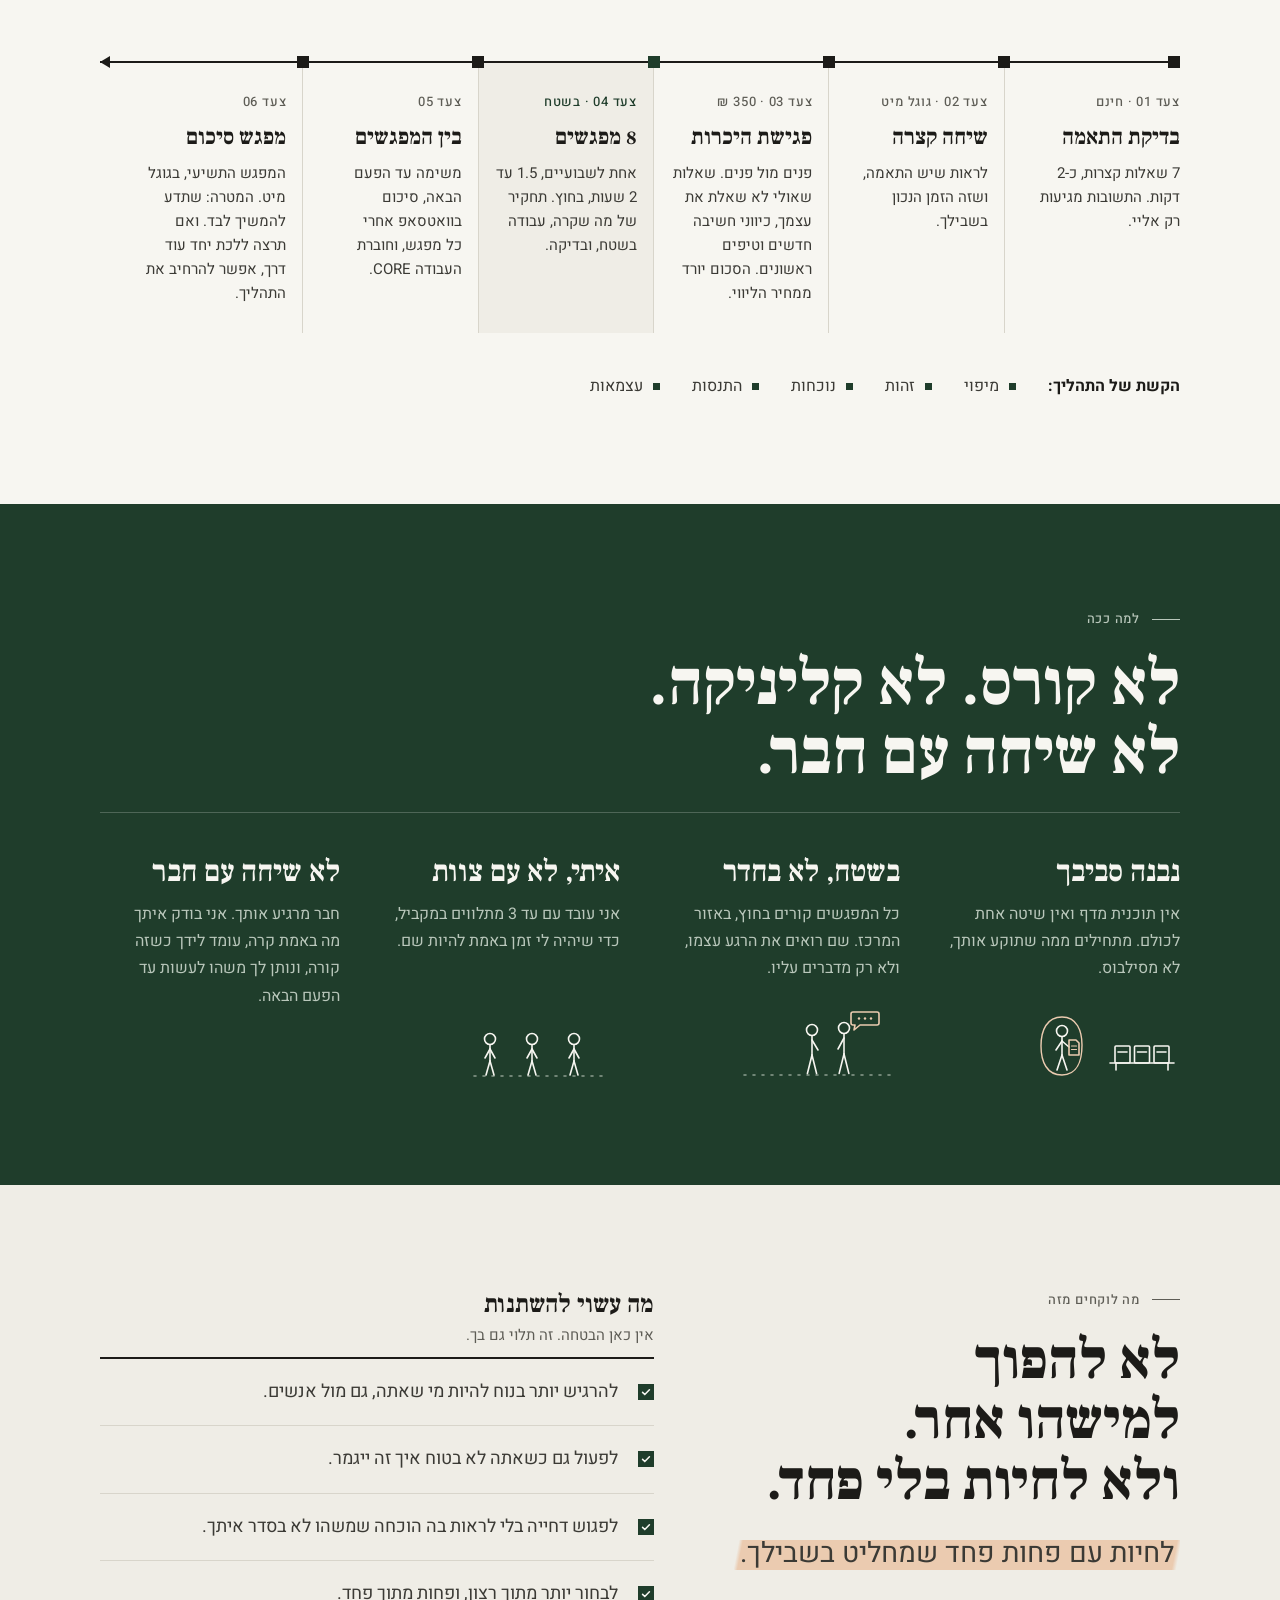
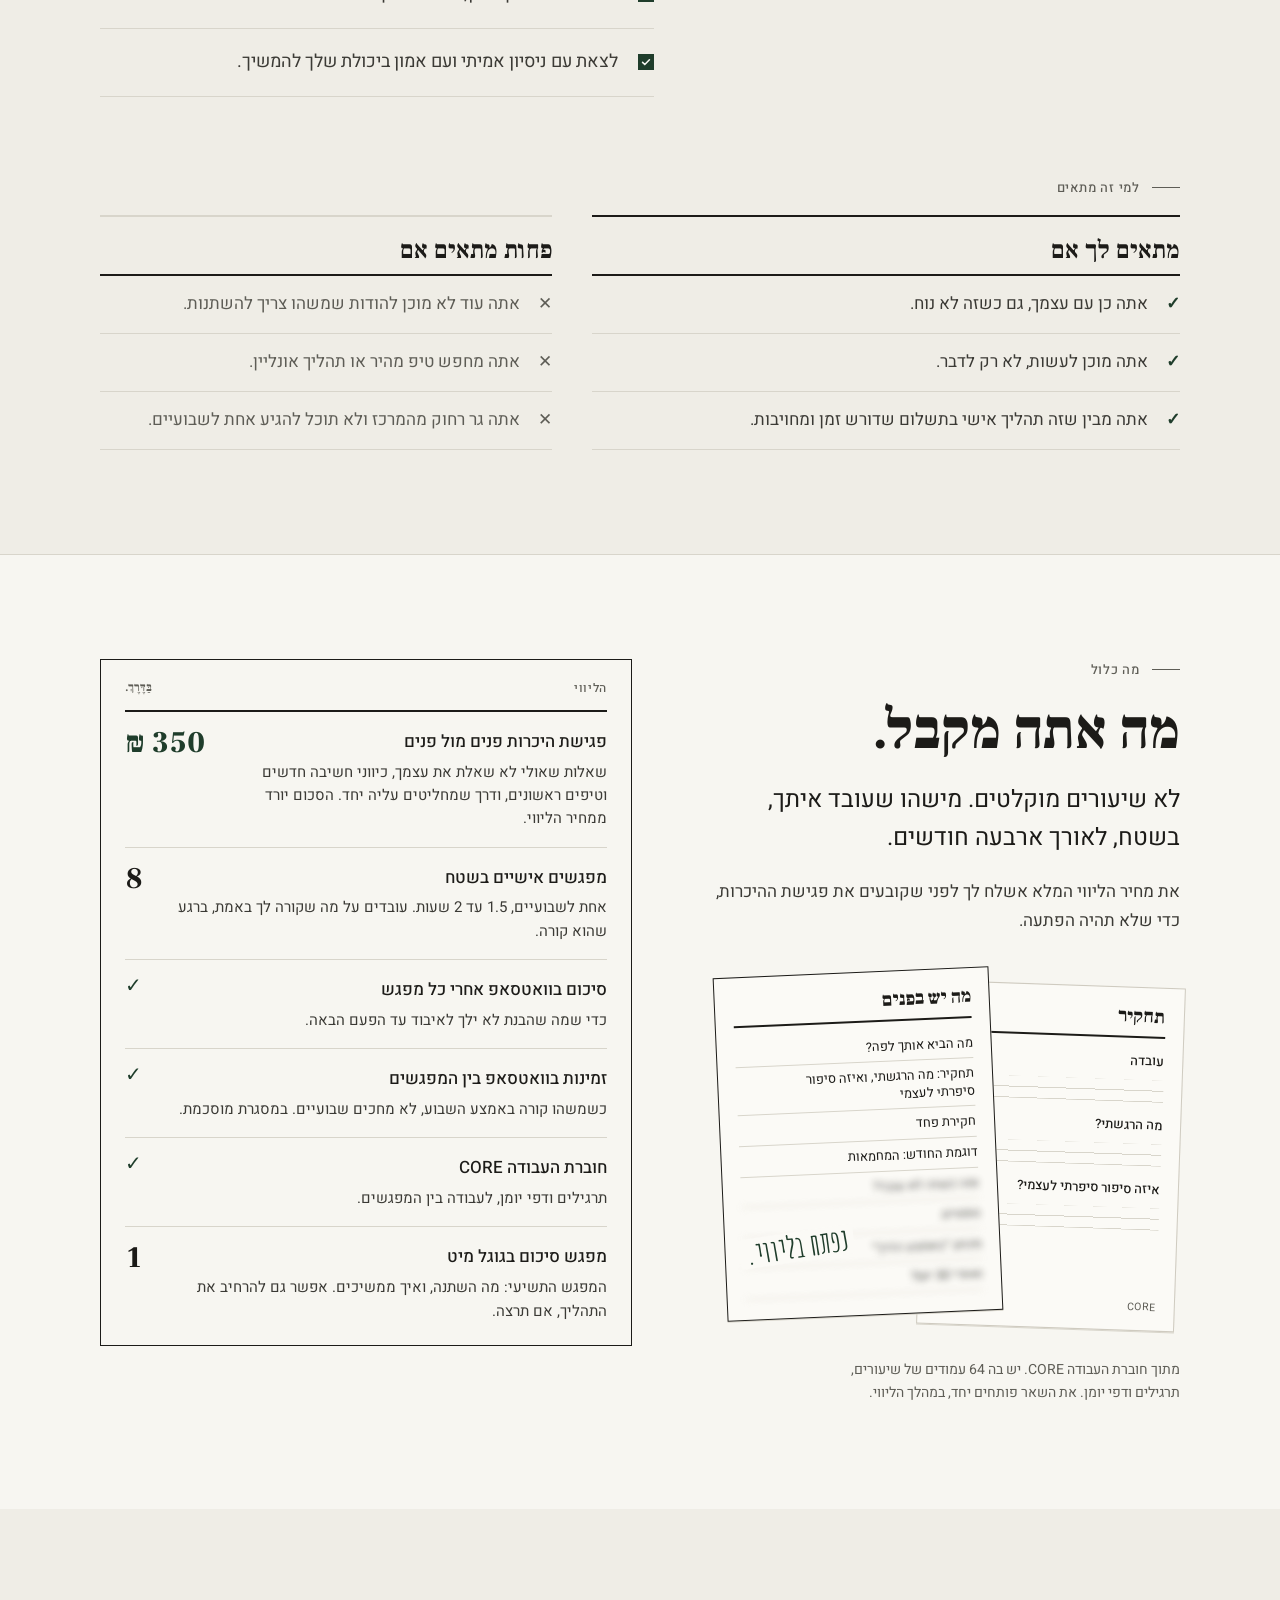
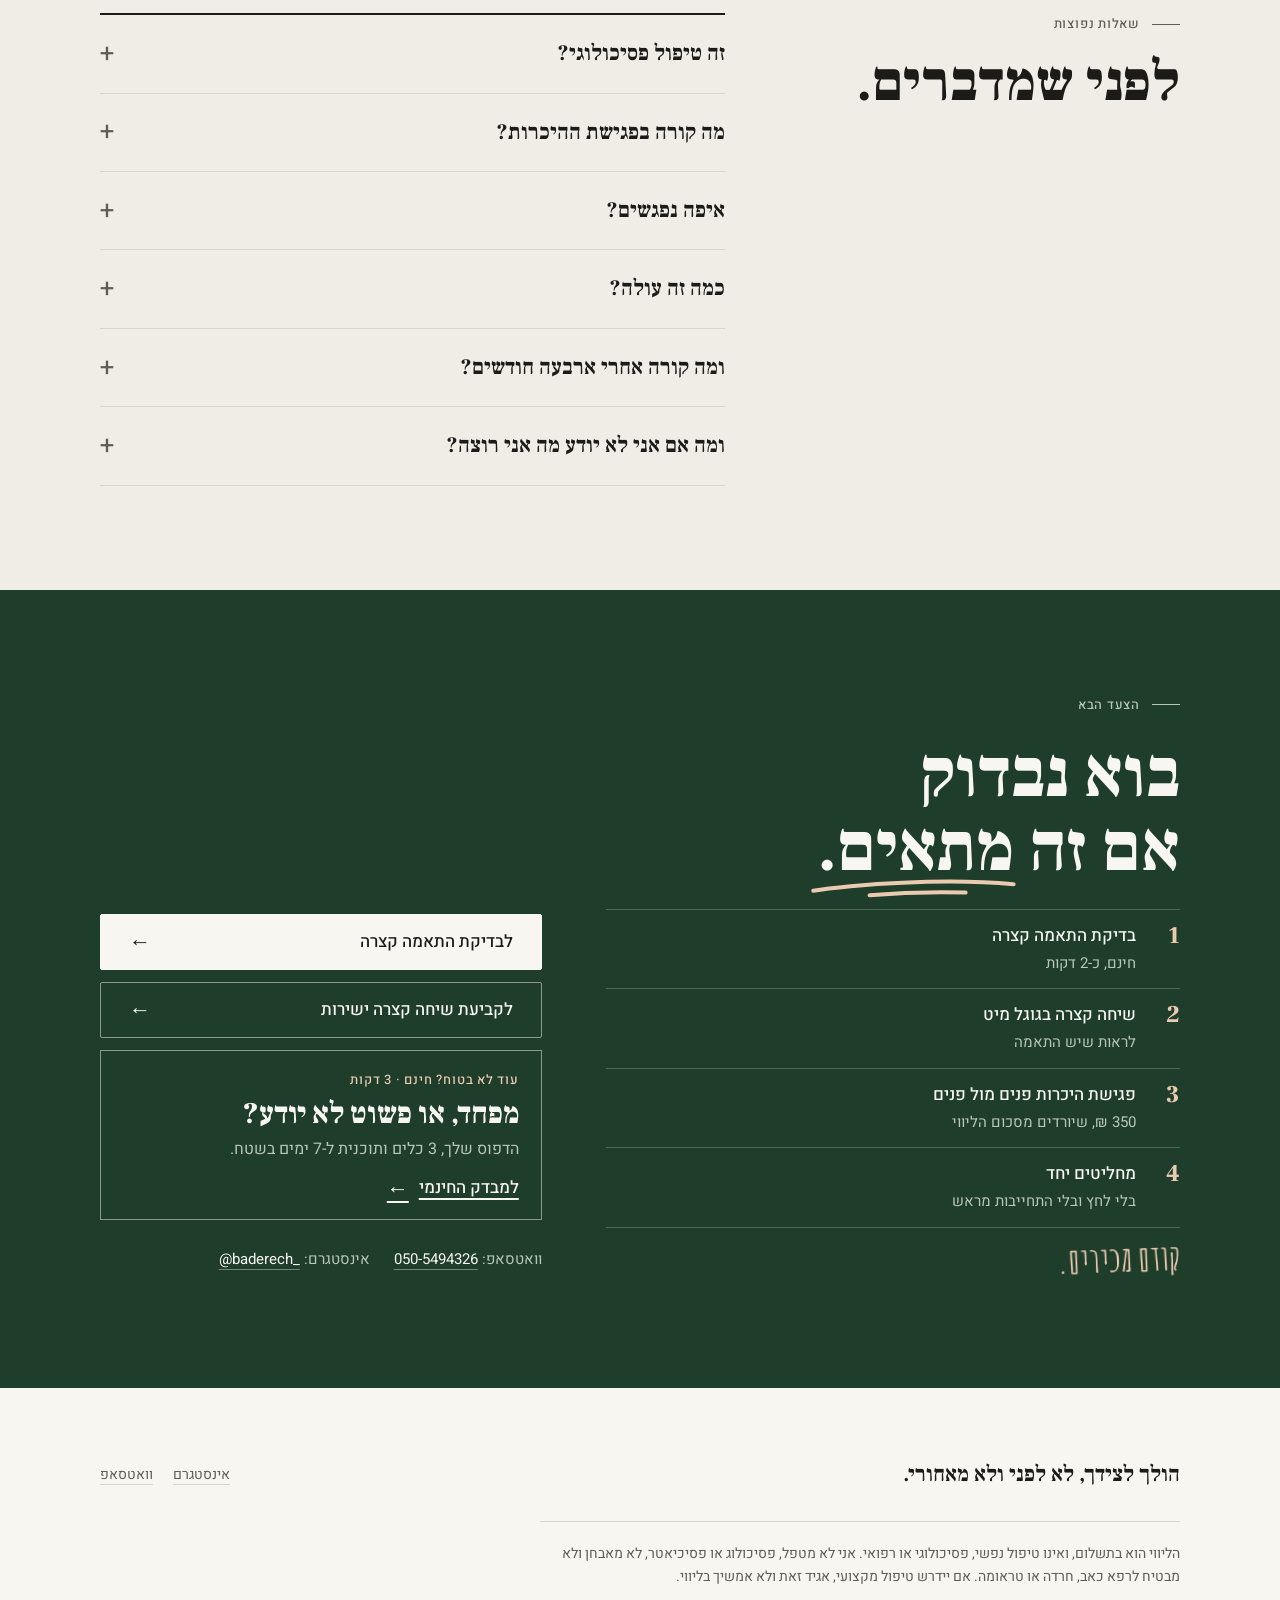
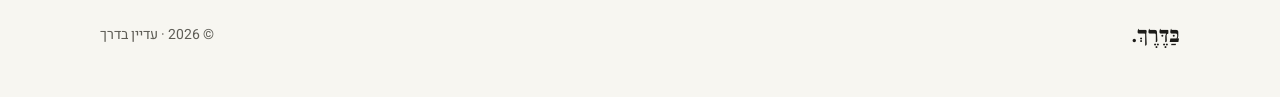
==== commit 43d96a8a: "החוברת: עמוד ״מה יש בפנים״ עם נושאים גלויים ומטושטשים, שיחה קצרה ביומן Co-Authored-By: Claude Opus 5" ====
--- a/index.html
+++ b/index.html
@@ -298,17 +298,22 @@
             <span class="q">איזה סיפור סיפרתי לעצמי?</span><i></i>
             <span class="pn">CORE</span>
           </div>
-          <div class="pg b">
-            <span class="pl">ומה כשזה לא עובד?</span>
-            <ol>
-              <li>להמשיך</li>
-              <li><span class="mark">לשנות משתנה אחד</span>, אחרי 3 חזרות</li>
-              <li>לעצור</li>
-            </ol>
-            <span class="pn">CORE</span>
+          <div class="pg b toc">
+            <span class="pl">מה יש בפנים</span>
+            <ul>
+              <li>מה הביא אותך לפה?</li>
+              <li>תחקיר: מה הרגשתי, ואיזה סיפור סיפרתי לעצמי</li>
+              <li>חקירת פחד</li>
+              <li>דוגמת החודש: המחמאות</li>
+              <li class="hid">ומה כשזה לא עובד?</li>
+              <li class="hid">גוסטינג</li>
+              <li class="hid">מכתב ״באמצע הדרך״</li>
+              <li class="hid">ואחרי 30 יום?</li>
+            </ul>
+            <span class="hand">נפתח בליווי.</span>
           </div>
         </div>
-        <figcaption>מתוך חוברת העבודה <bdi>CORE</bdi>. יש בה 64 עמודים של שיעורים, תרגילים ודפי יומן, לעבודה בין המפגשים.</figcaption>
+        <figcaption>מתוך חוברת העבודה <bdi>CORE</bdi>. יש בה 64 עמודים של שיעורים, תרגילים ודפי יומן. את השאר פותחים יחד, במהלך הליווי.</figcaption>
       </figure>
     </div>
     <div class="card value rv" aria-label="מה כלול בליווי">
@@ -357,7 +362,7 @@
     </div>
     <div class="acts rv">
       <a class="btn light big" href="/fit?src=site-bottom" data-ev="cta_fit_bottom">לבדיקת התאמה קצרה <span class="arr">←</span></a>
-      <a class="btn line-light big" href="https://calendar.google.com/calendar/u/0/appointments/schedules/AcZssZ0ofP-cRwZhCKLFa0pnLG4Ib2WAyO6t5vIcJPsrCWzk4PzxktiDKDWdj4BuDzzyIKh5W39e9tZA" target="_blank" rel="noopener" data-ev="cta_calendar_bottom">לקביעת שיחה ישירות <span class="arr">←</span></a>
+      <a class="btn line-light big" href="https://calendar.google.com/calendar/u/0/appointments/schedules/AcZssZ0ofP-cRwZhCKLFa0pnLG4Ib2WAyO6t5vIcJPsrCWzk4PzxktiDKDWdj4BuDzzyIKh5W39e9tZA" target="_blank" rel="noopener" data-ev="cta_calendar_bottom">לקביעת שיחה קצרה ישירות <span class="arr">←</span></a>
       <a class="freecard light" href="/quiz?src=site-bottom" data-ev="cta_quiz_bottom">
         <span class="k">עוד לא בטוח? חינם · 3 דקות</span>
         <b>מפחד, או פשוט לא יודע?</b>
--- a/css/site.css
+++ b/css/site.css
@@ -728,3 +728,18 @@
 .core-peek .pages{height:270px;max-width:460px}
 .core-peek .pg{aspect-ratio:auto;height:240px;width:56%}
 @media (max-width:560px){ .core-peek .pages{height:250px} .core-peek .pg{height:225px;width:60%} }
+/* תוכן החוברת: ארבעה נושאים גלויים, והשאר מטושטשים. סקרנות, בלי להמציא תוכן */
+.core-peek .pages{height:330px}
+.core-peek .pg{height:300px}
+.core-peek .pg.b.toc{width:60%}
+.core-peek .toc ul{list-style:none;margin:2px 0 0;padding:0;display:flex;flex-direction:column}
+.core-peek .toc li{padding:7px 0;border-bottom:1px solid var(--line);font-size:13.5px;line-height:1.35;color:var(--ink)}
+.core-peek .toc li.hid{filter:blur(3.5px);opacity:.75;user-select:none}
+.core-peek .toc .hand{position:absolute;left:14px;bottom:40px;font-size:30px;transform:rotate(-6deg);background:var(--card);padding:0 6px}
+@media (max-width:560px){ .core-peek .pages{height:320px} .core-peek .pg{height:290px} .core-peek .pg.b.toc{width:66%} }
+.core-peek .pg{overflow:hidden}
+.core-peek .pages{height:372px}
+.core-peek .pg{height:344px}
+.core-peek .toc li{padding:6px 0;font-size:13px}
+.core-peek .toc .hand{bottom:56px}
+@media (max-width:560px){ .core-peek .pages{height:362px} .core-peek .pg{height:334px} }
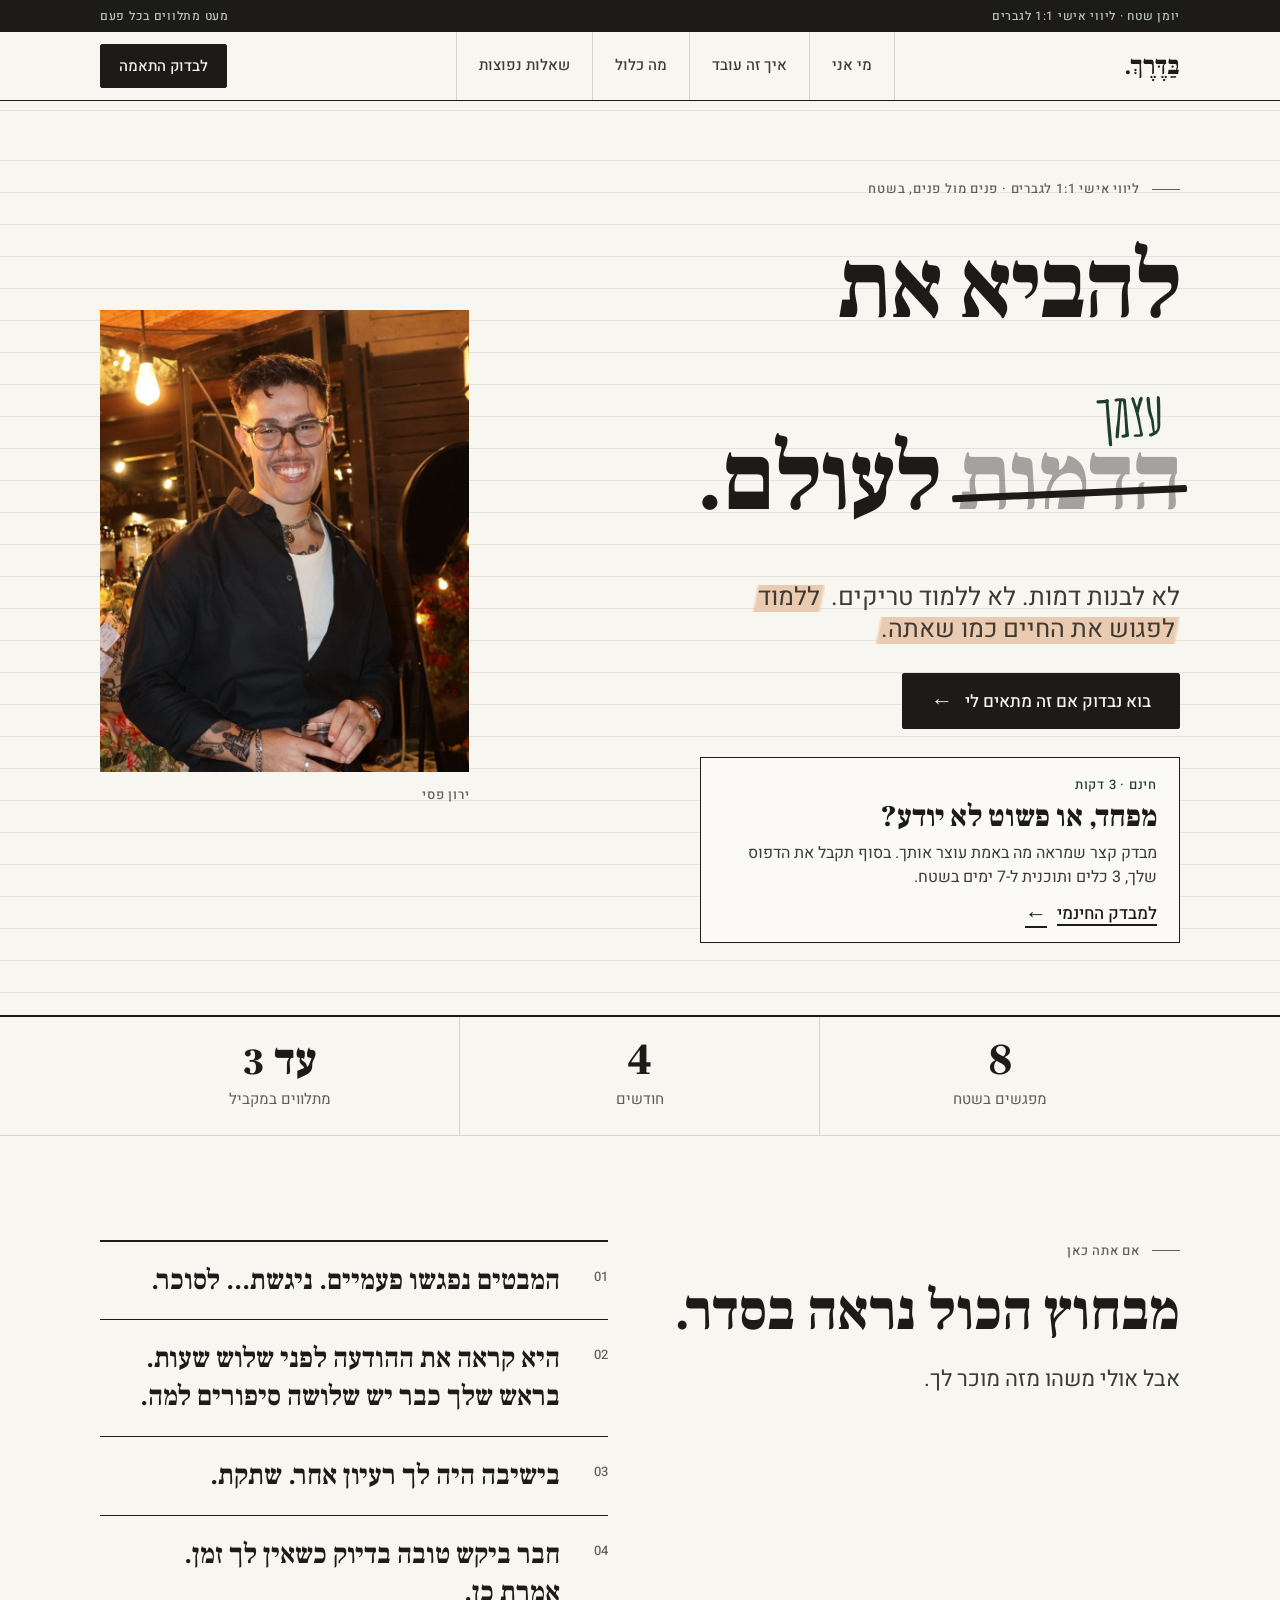
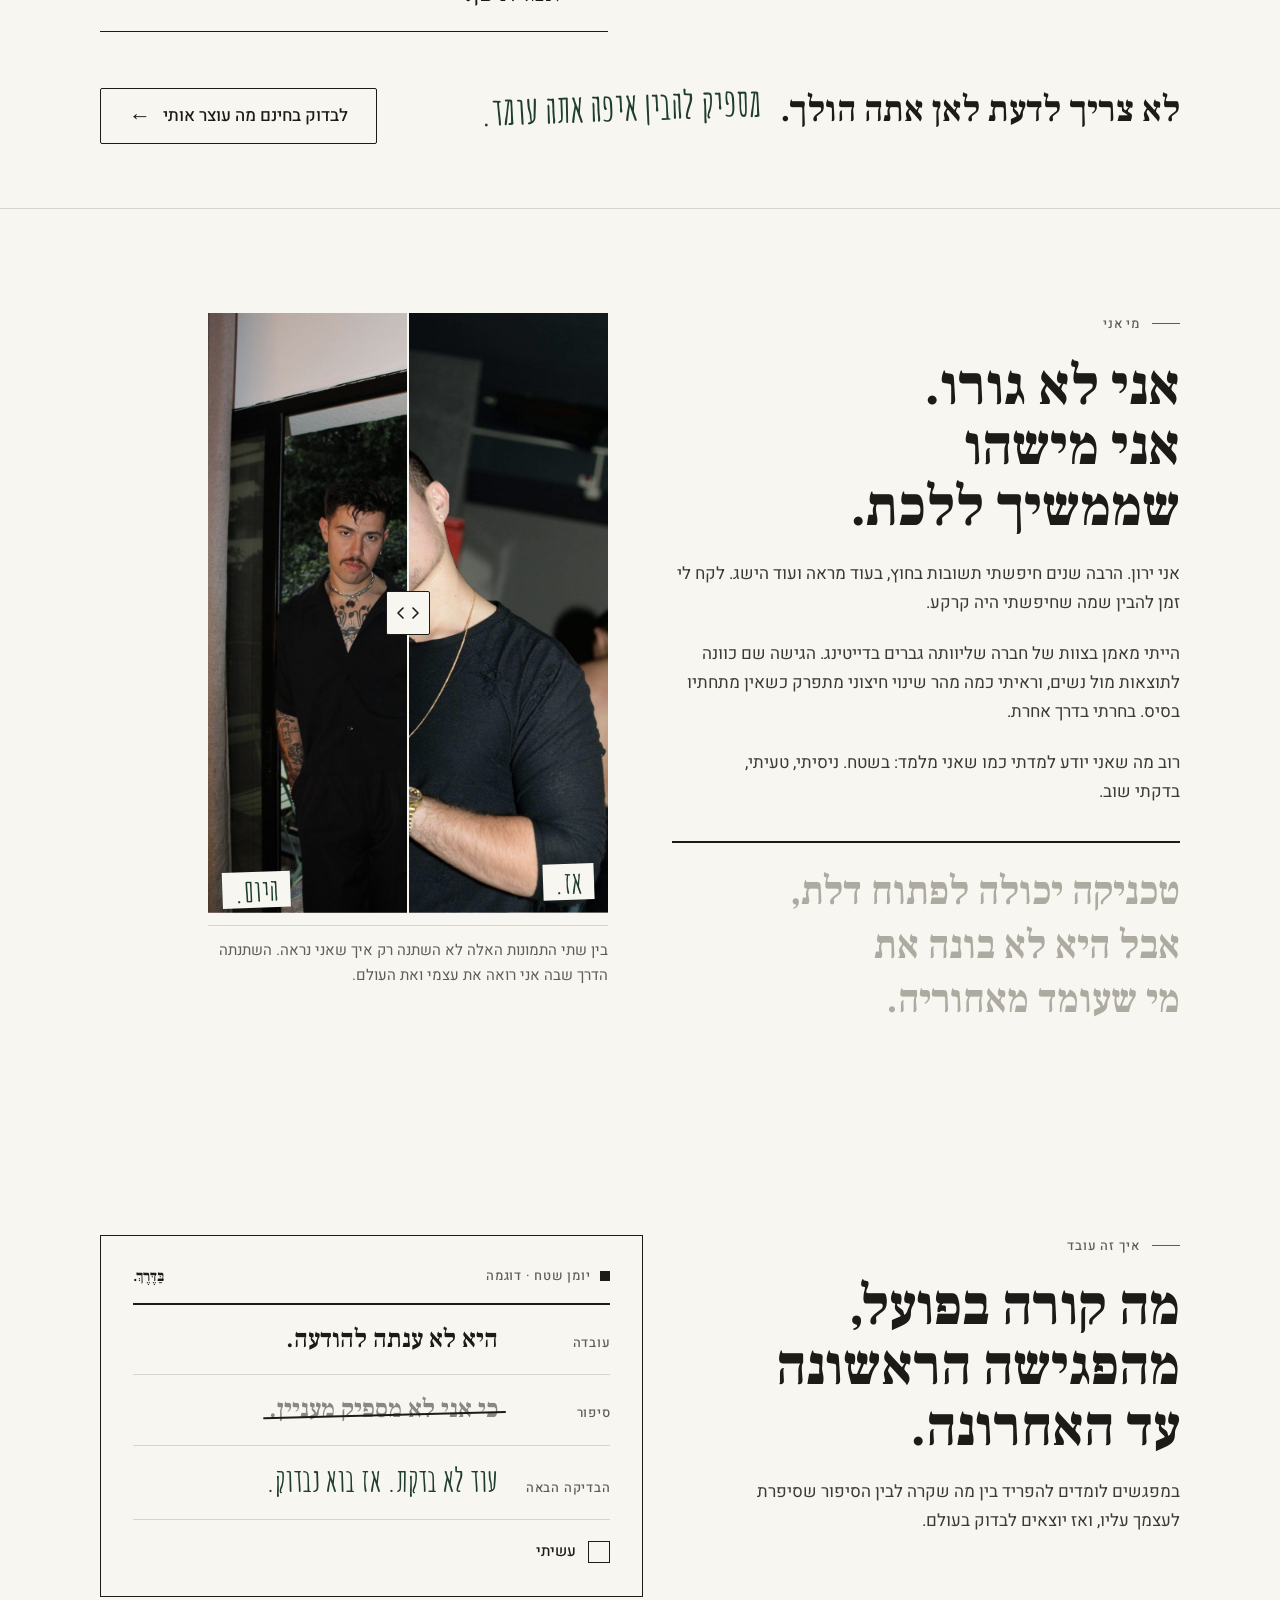
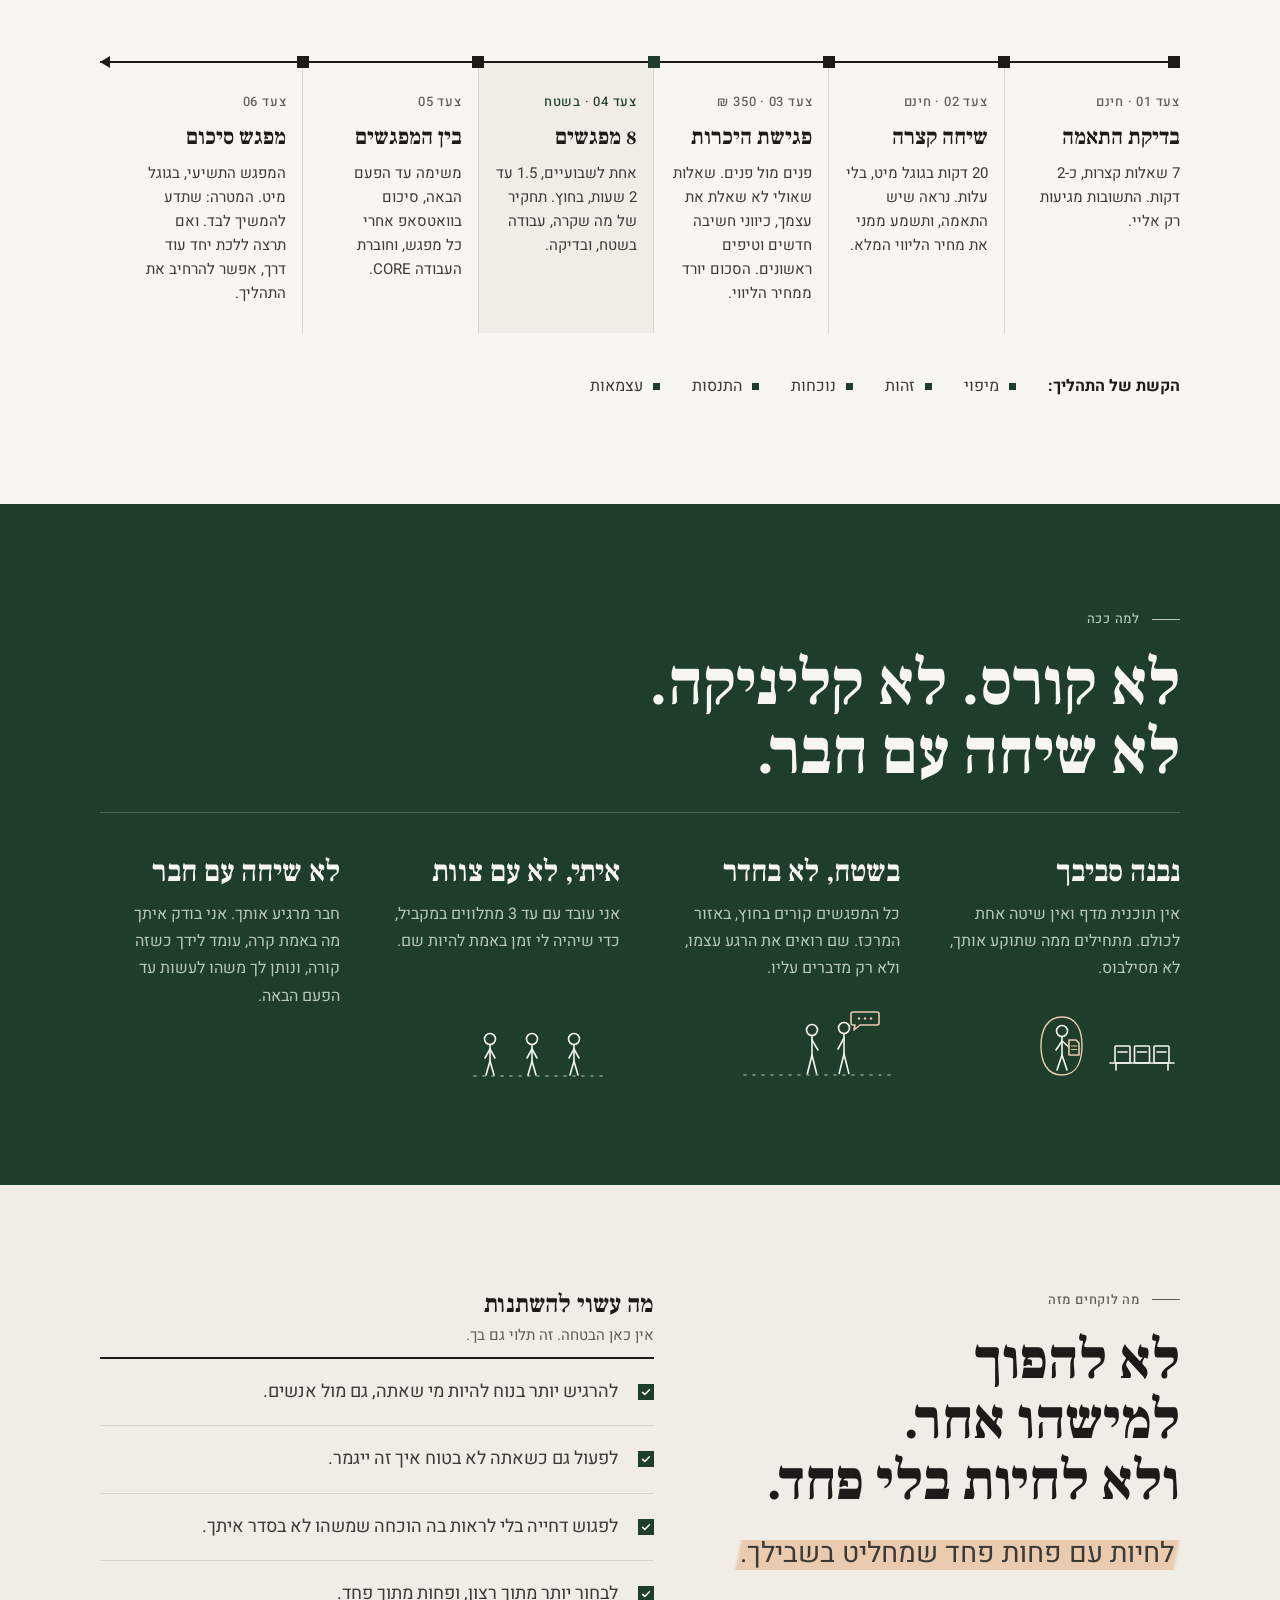
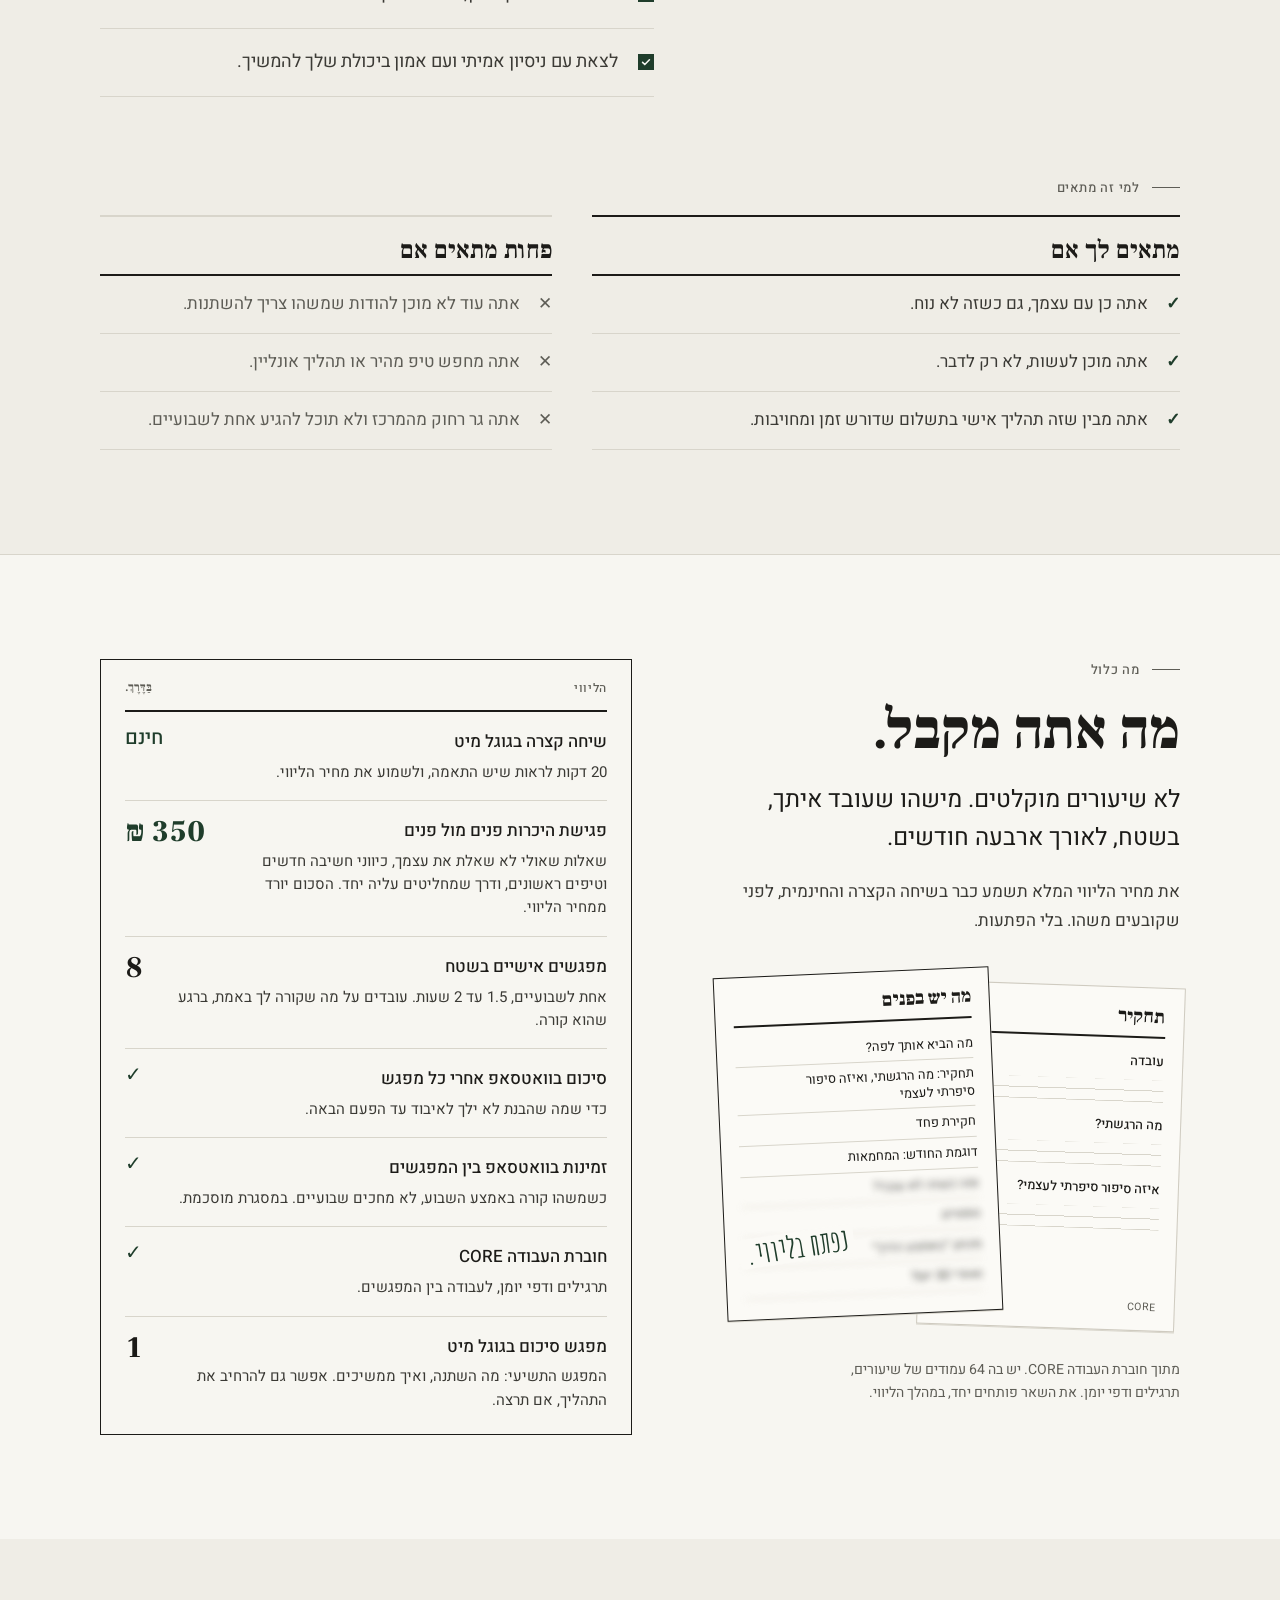
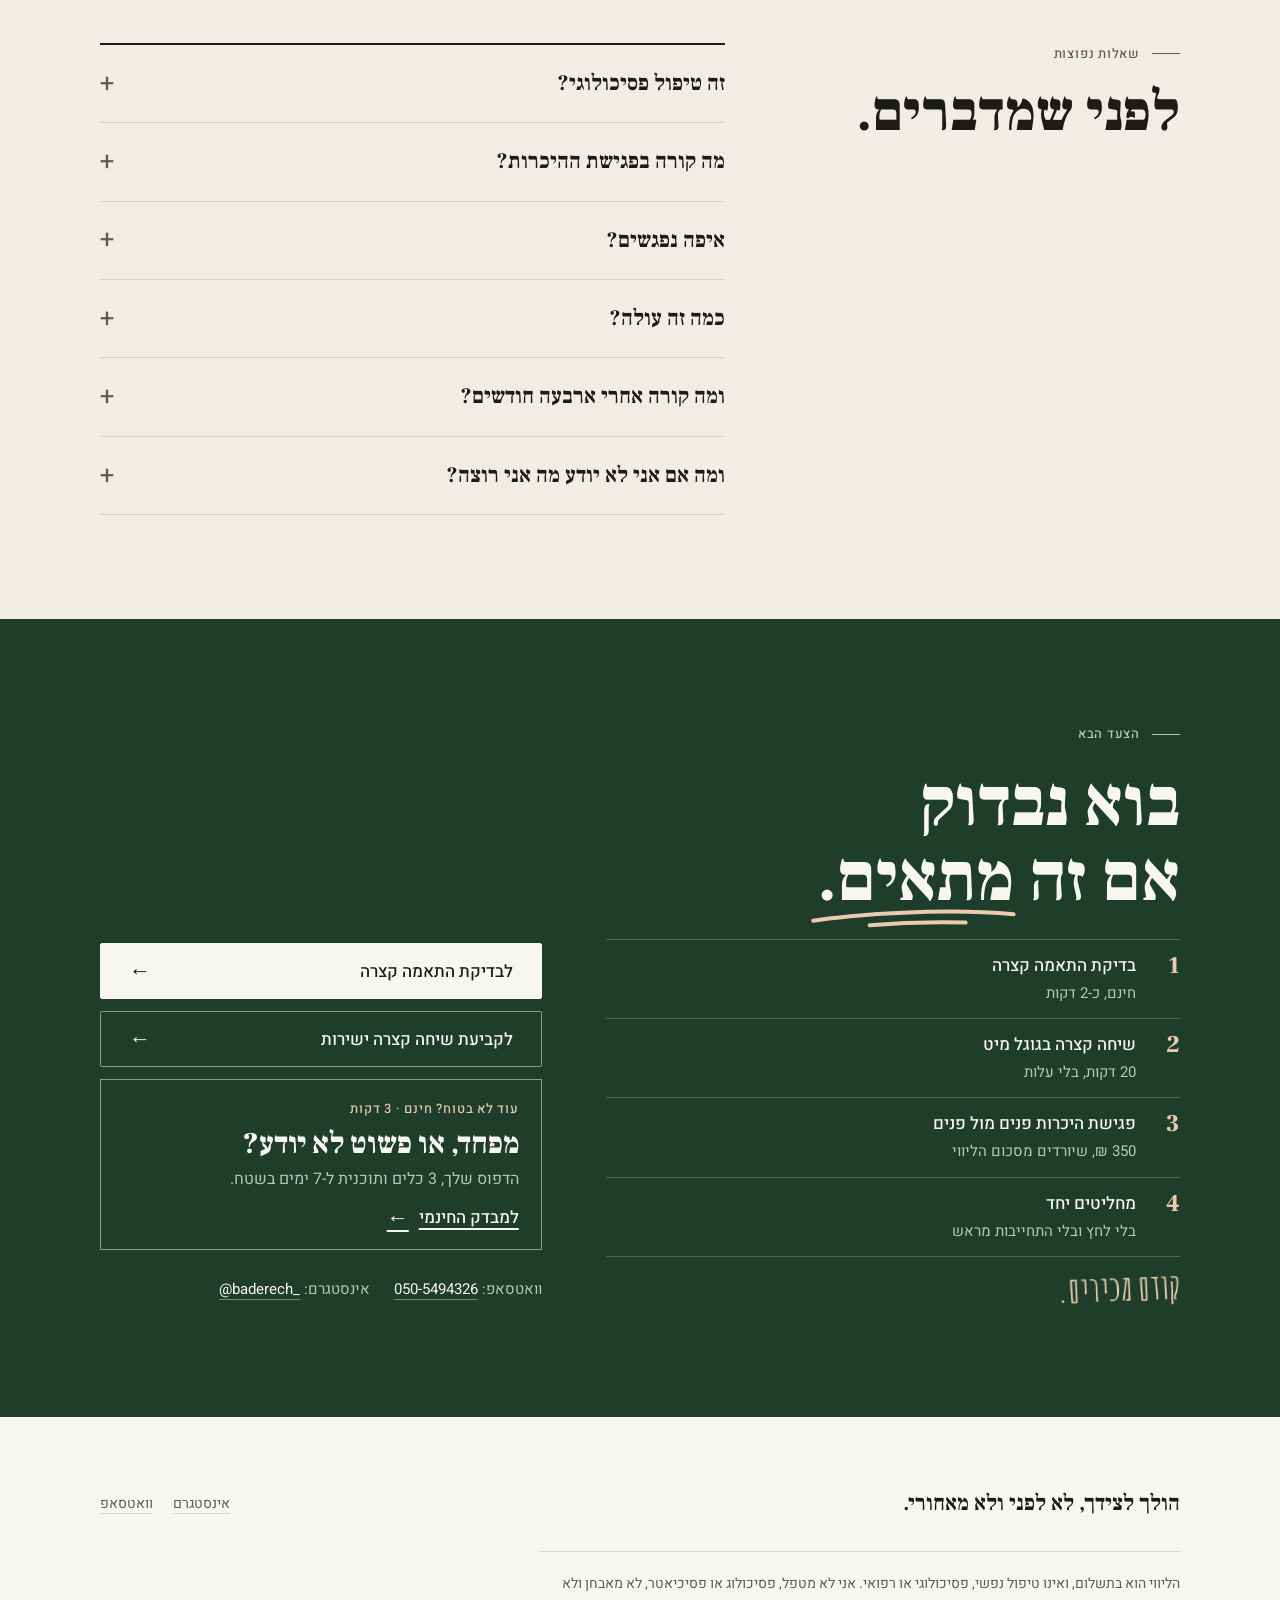
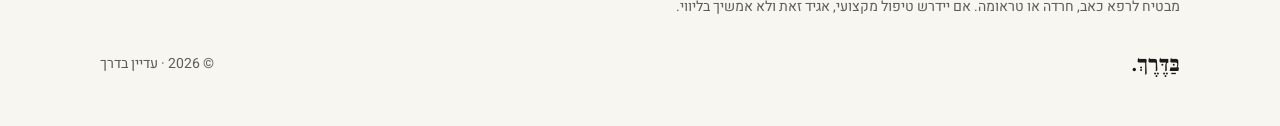
==== commit 4c2d7606: "שיחה קצרה חינמית של 20 דקות, ובה נאמר מחיר הליווי Co-Authored-By: Claude Opus 5.5 <noreply@anthropic" ====
--- a/index.html
+++ b/index.html
@@ -171,7 +171,7 @@
     </div>
     <ol class="track" id="track">
       <li><span class="node" aria-hidden="true"></span><span class="n">צעד 01 · חינם</span><h3>בדיקת התאמה</h3><p>7 שאלות קצרות, כ-2 דקות. התשובות מגיעות רק אליי.</p></li>
-      <li><span class="node" aria-hidden="true"></span><span class="n">צעד 02 · גוגל מיט</span><h3>שיחה קצרה</h3><p>לראות שיש התאמה, ושזה הזמן הנכון בשבילך.</p></li>
+      <li><span class="node" aria-hidden="true"></span><span class="n">צעד 02 · חינם</span><h3>שיחה קצרה</h3><p>20 דקות בגוגל מיט, בלי עלות. נראה שיש התאמה, ותשמע ממני את מחיר הליווי המלא.</p></li>
       <li><span class="node" aria-hidden="true"></span><span class="n">צעד 03 · 350&nbsp;₪</span><h3>פגישת היכרות</h3><p>פנים מול פנים. שאלות שאולי לא שאלת את עצמך, כיווני חשיבה חדשים וטיפים ראשונים. הסכום יורד ממחיר הליווי.</p></li>
       <li class="field"><span class="node" aria-hidden="true"></span><span class="n">צעד 04 · בשטח</span><h3>8 מפגשים</h3><p>אחת לשבועיים, 1.5 עד 2 שעות, בחוץ. תחקיר של מה שקרה, עבודה בשטח, ובדיקה.</p></li>
       <li><span class="node" aria-hidden="true"></span><span class="n">צעד 05</span><h3>בין המפגשים</h3><p>משימה עד הפעם הבאה, סיכום בוואטסאפ אחרי כל מפגש, וחוברת העבודה CORE.</p></li>
@@ -288,7 +288,7 @@
       <span class="label">מה כלול</span>
       <h2>מה אתה מקבל.</h2>
       <p class="lead">לא שיעורים מוקלטים. מישהו שעובד איתך, בשטח, לאורך ארבעה חודשים.</p>
-      <p class="body">את מחיר הליווי המלא אשלח לך לפני שקובעים את פגישת ההיכרות, כדי שלא תהיה הפתעה.</p>
+      <p class="body">את מחיר הליווי המלא תשמע כבר בשיחה הקצרה והחינמית, לפני שקובעים משהו. בלי הפתעות.</p>
       <figure class="core-peek">
         <div class="pages">
           <div class="pg a" aria-hidden="true">
@@ -318,6 +318,7 @@
     </div>
     <div class="card value rv" aria-label="מה כלול בליווי">
       <div class="cardh"><span>הליווי</span><span class="logo-s">בַּדֶּרֶךְ.</span></div>
+      <div class="crow"><span class="k">שיחה קצרה בגוגל מיט<small>20 דקות לראות שיש התאמה, ולשמוע את מחיר הליווי.</small></span><b class="t">חינם</b></div>
       <div class="crow price"><span class="k">פגישת היכרות פנים מול פנים<small>שאלות שאולי לא שאלת את עצמך, כיווני חשיבה חדשים וטיפים ראשונים, ודרך שמחליטים עליה יחד. הסכום יורד ממחיר הליווי.</small></span><b>350&nbsp;₪</b></div>
       <div class="crow"><span class="k">מפגשים אישיים בשטח<small>אחת לשבועיים, 1.5 עד 2 שעות. עובדים על מה שקורה לך באמת, ברגע שהוא קורה.</small></span><b>8</b></div>
       <div class="crow"><span class="k">סיכום בוואטסאפ אחרי כל מפגש<small>כדי שמה שהבנת לא ילך לאיבוד עד הפעם הבאה.</small></span><b class="t">✓</b></div>
@@ -337,9 +338,9 @@
     </div>
     <div class="list">
       <details><summary>זה טיפול פסיכולוגי?</summary><div class="a"><p>לא. זה ליווי אישי. אני לא מטפל, פסיכולוג או פסיכיאטר. אם ארגיש שמתאים לך טיפול מקצועי, אגיד את זה בפשטות.</p></div></details>
-      <details><summary>מה קורה בפגישת ההיכרות?</summary><div class="a"><p>קודם שיחה קצרה בגוגל מיט, לראות שיש התאמה. אחריה פגישת היכרות פנים מול פנים: נבין יחד מה תוקע אותך, אשאל שאלות שאולי לא שאלת את עצמך, תקבל כיווני חשיבה חדשים וטיפים ראשונים, ונחליט יחד על הדרך. הפגישה עולה 350&nbsp;₪, והם יורדים מסכום הליווי אם ממשיכים.</p></div></details>
+      <details><summary>מה קורה בפגישת ההיכרות?</summary><div class="a"><p>קודם שיחה קצרה בגוגל מיט, 20 דקות ובלי עלות, לראות שיש התאמה. אחריה פגישת היכרות פנים מול פנים: נבין יחד מה תוקע אותך, אשאל שאלות שאולי לא שאלת את עצמך, תקבל כיווני חשיבה חדשים וטיפים ראשונים, ונחליט יחד על הדרך. הפגישה עולה 350&nbsp;₪, והם יורדים מסכום הליווי אם ממשיכים.</p></div></details>
       <details><summary>איפה נפגשים?</summary><div class="a"><p>השיחה הקצרה בהתחלה ומפגש הסיכום בסוף הם בגוגל מיט. פגישת ההיכרות ושמונת המפגשים פנים מול פנים, באזור המרכז, והמפגשים עצמם בחוץ.</p></div></details>
-      <details><summary>כמה זה עולה?</summary><div class="a"><p>השיחה הקצרה בגוגל מיט היא רק כדי לראות שיש התאמה. פגישת ההיכרות פנים מול פנים עולה 350&nbsp;₪, והם יורדים מסכום הליווי. את מחיר הליווי המלא אשלח לך לפני שקובעים את הפגישה.</p></div></details>
+      <details><summary>כמה זה עולה?</summary><div class="a"><p>השיחה הקצרה בגוגל מיט היא בלי עלות, ובה תשמע את מחיר הליווי המלא. פגישת ההיכרות פנים מול פנים עולה 350&nbsp;₪, והם יורדים מסכום הליווי.</p></div></details>
       <details><summary>ומה קורה אחרי ארבעה חודשים?</summary><div class="a"><p>במפגש התשיעי, בגוגל מיט, מסכמים מה השתנה ואיך ממשיכים. המטרה היא שתדע להמשיך לבד. אם תרצה ללכת יחד עוד דרך, אפשר להרחיב את התהליך.</p></div></details>
       <details><summary>ומה אם אני לא יודע מה אני רוצה?</summary><div class="a"><p>זה בסדר, ולפעמים זו בדיוק נקודת ההתחלה. מה שצריך זה רק נכונות להסתכל בכנות.</p></div></details>
     </div>
@@ -354,7 +355,7 @@
       <h2><span class="ln">בוא נבדוק</span> <span class="ln">אם זה <span class="circ">מתאים.<svg viewBox="0 0 200 24" preserveAspectRatio="none" aria-hidden="true" focusable="false"><path pathLength="1" d="M196 9C150 4 92 6 40 11 26 12.5 14 14 4 16M150 18c-30-1-62 0-92 3"/></svg></span></span></h2>
       <ol class="steps">
         <li><b>בדיקת התאמה קצרה</b><span>חינם, כ-2 דקות</span></li>
-        <li><b>שיחה קצרה בגוגל מיט</b><span>לראות שיש התאמה</span></li>
+        <li><b>שיחה קצרה בגוגל מיט</b><span>20 דקות, בלי עלות</span></li>
         <li><b>פגישת היכרות פנים מול פנים</b><span>350&nbsp;₪, שיורדים מסכום הליווי</span></li>
         <li><b>מחליטים יחד</b><span>בלי לחץ ובלי התחייבות מראש</span></li>
       </ol>
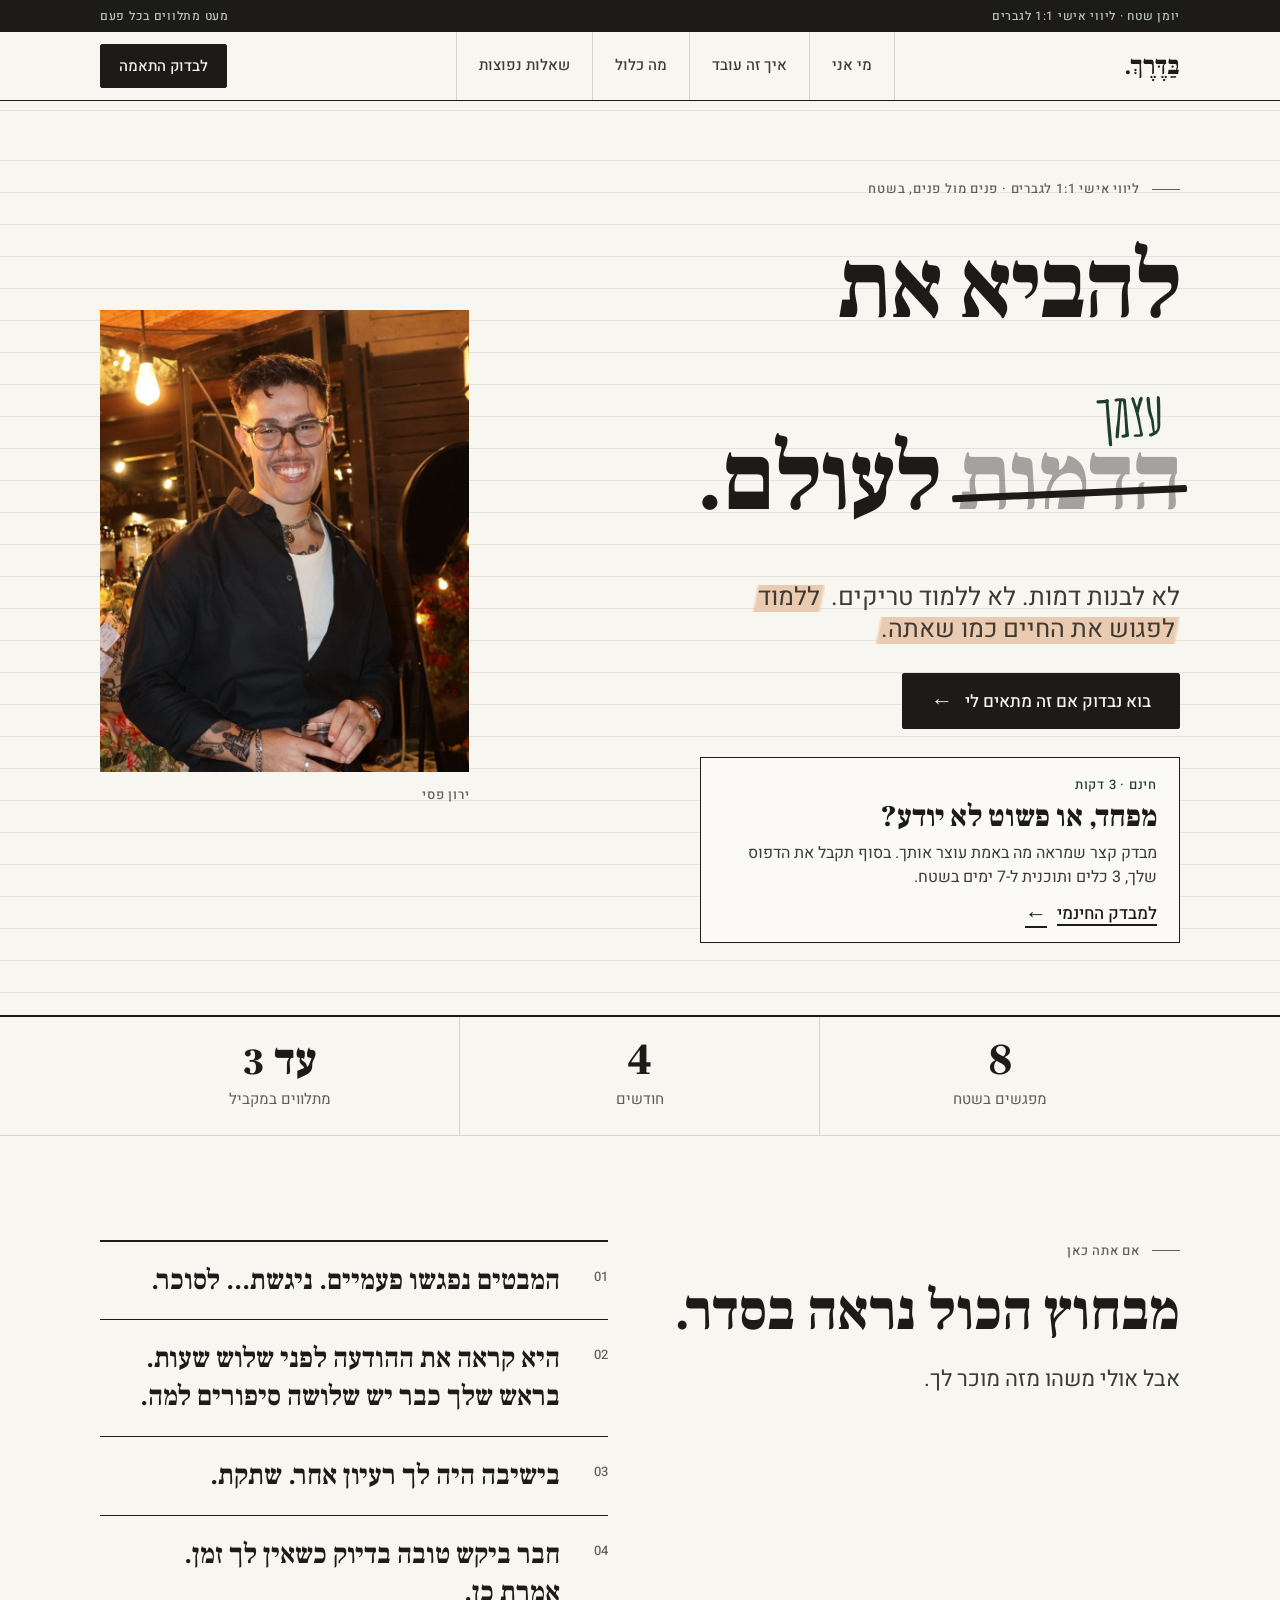
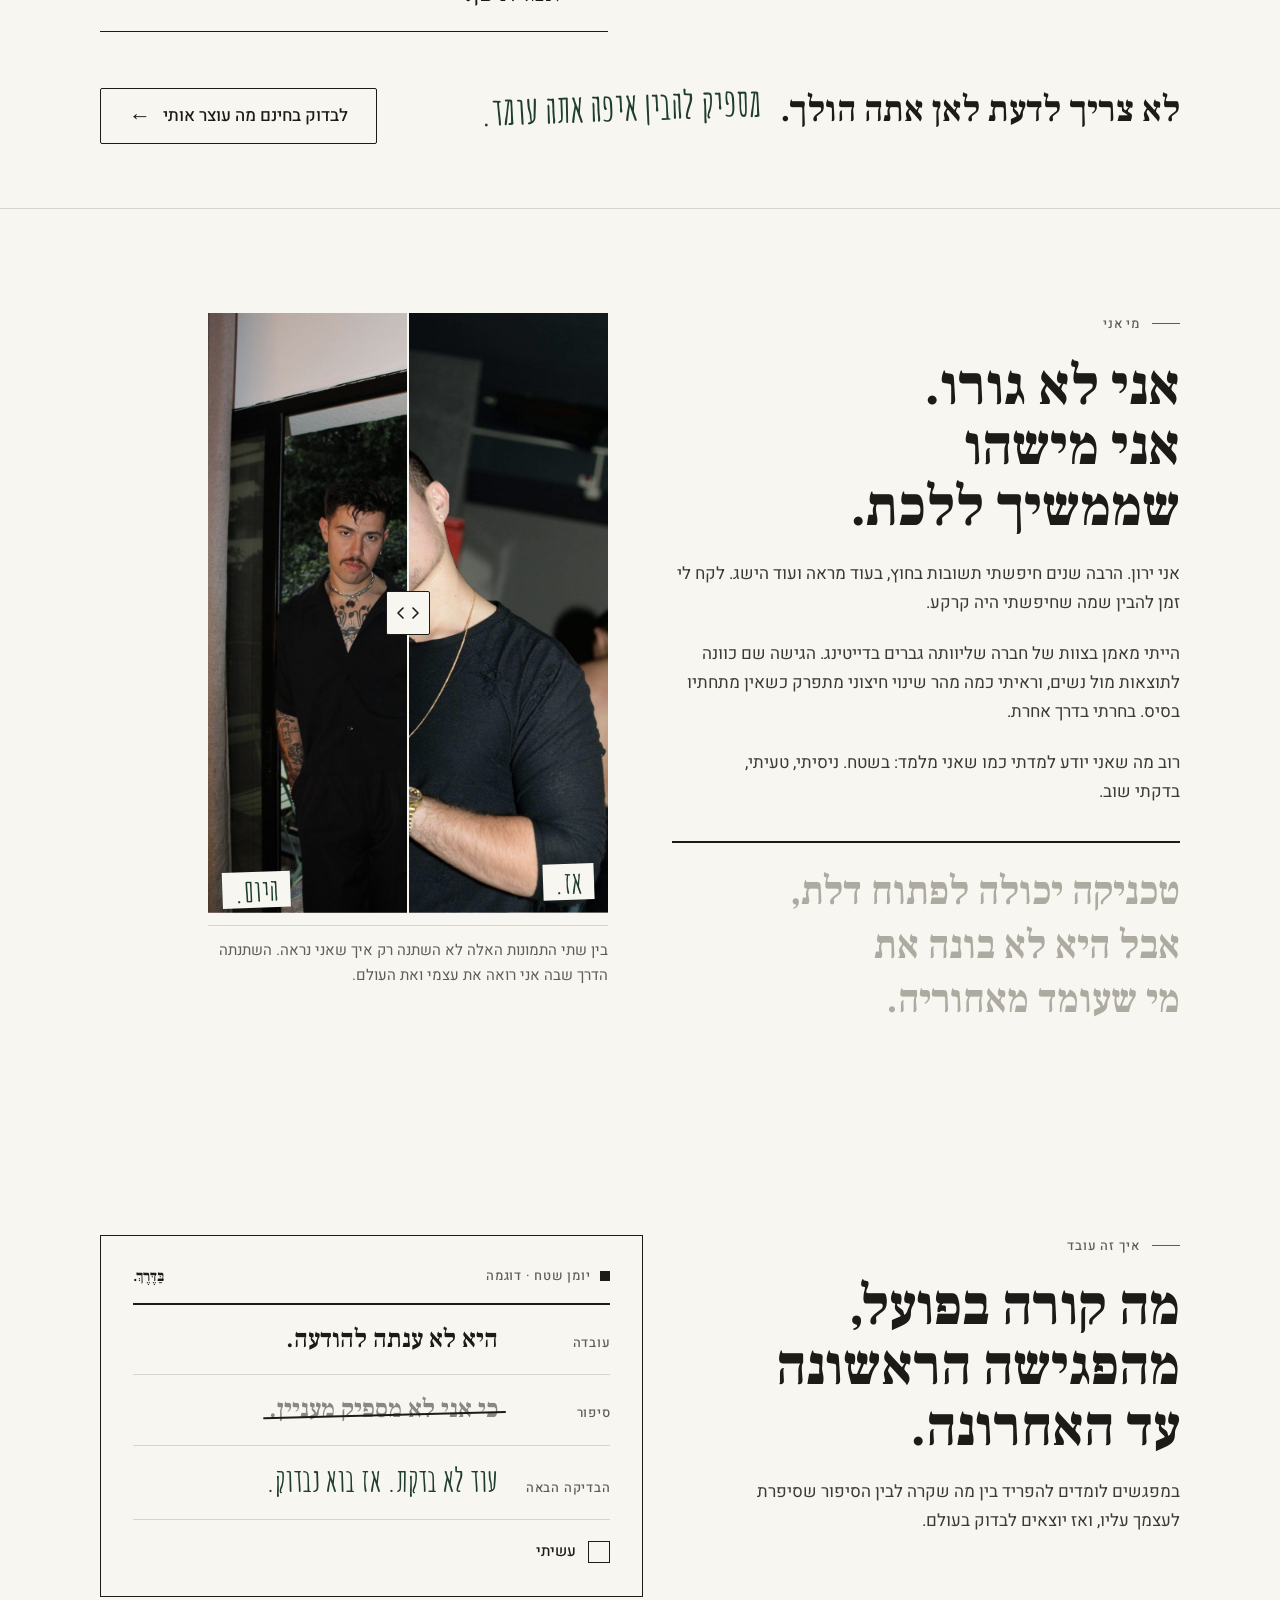
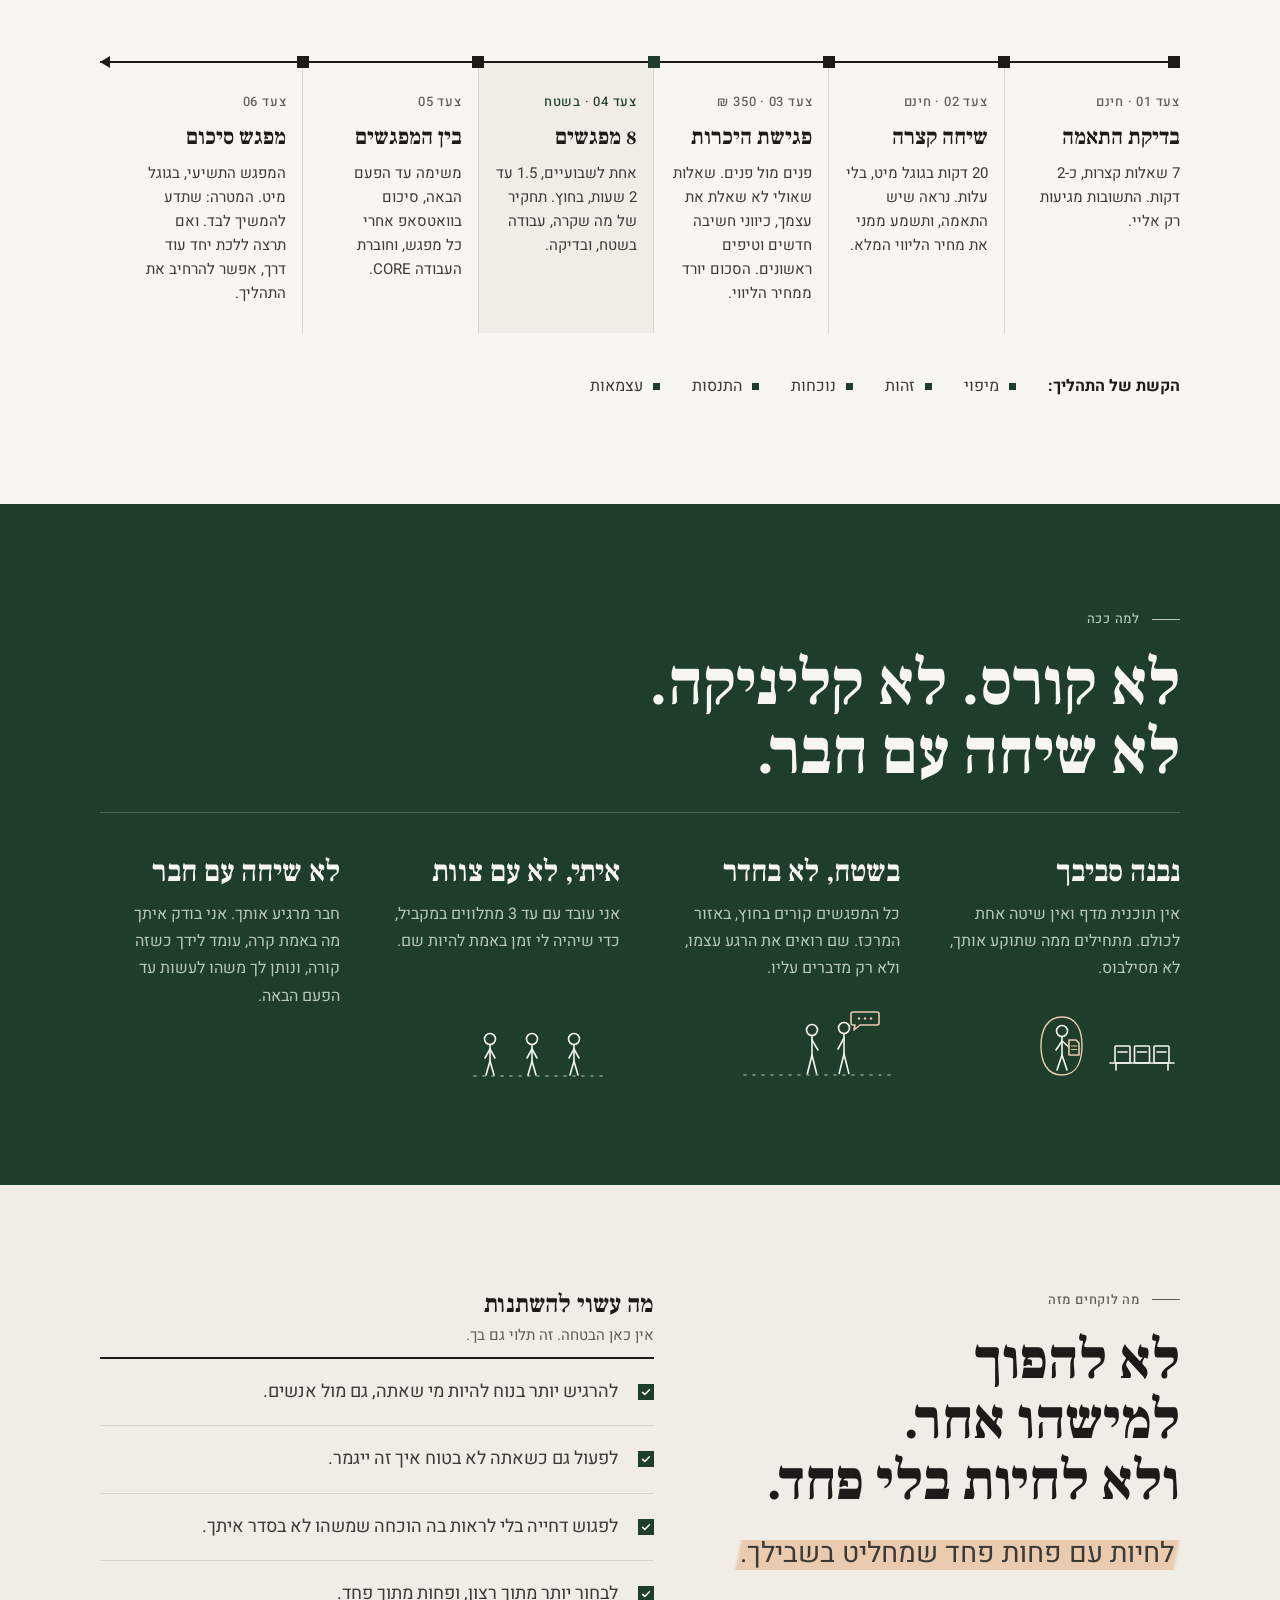
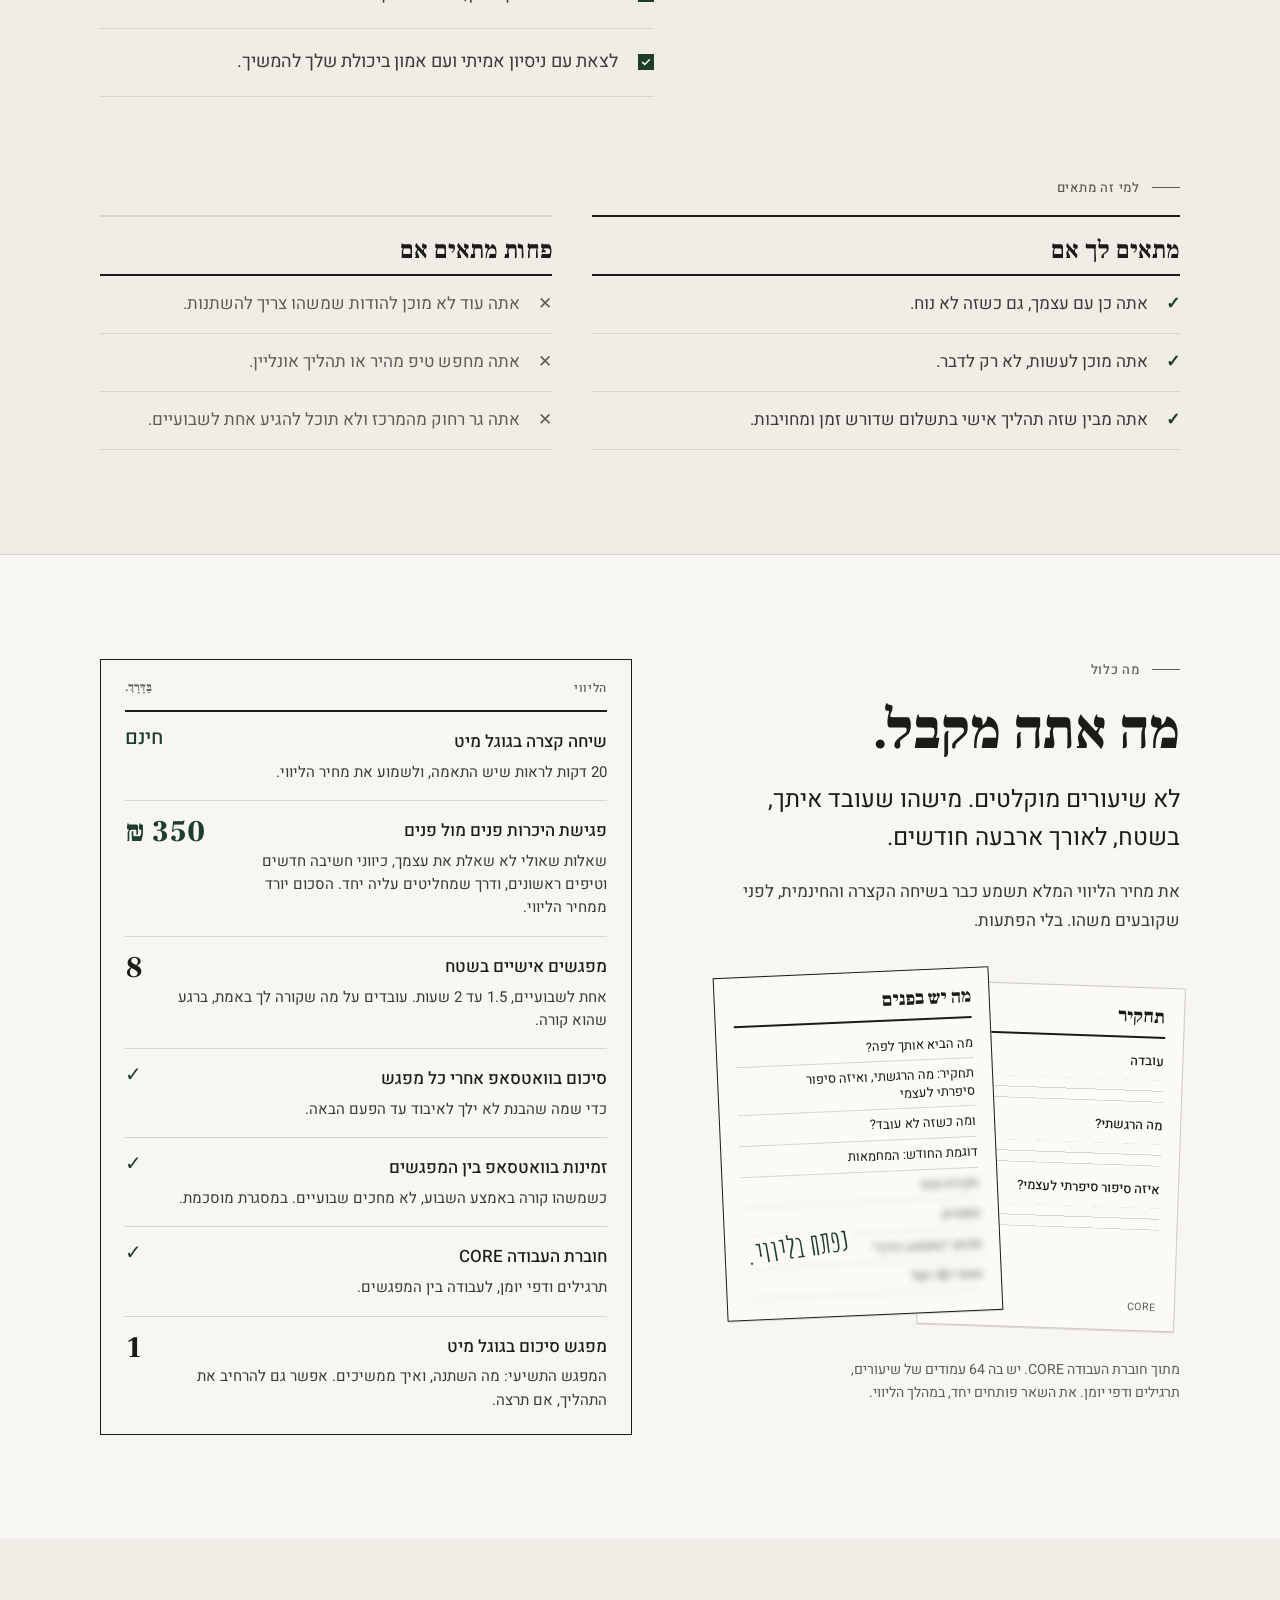
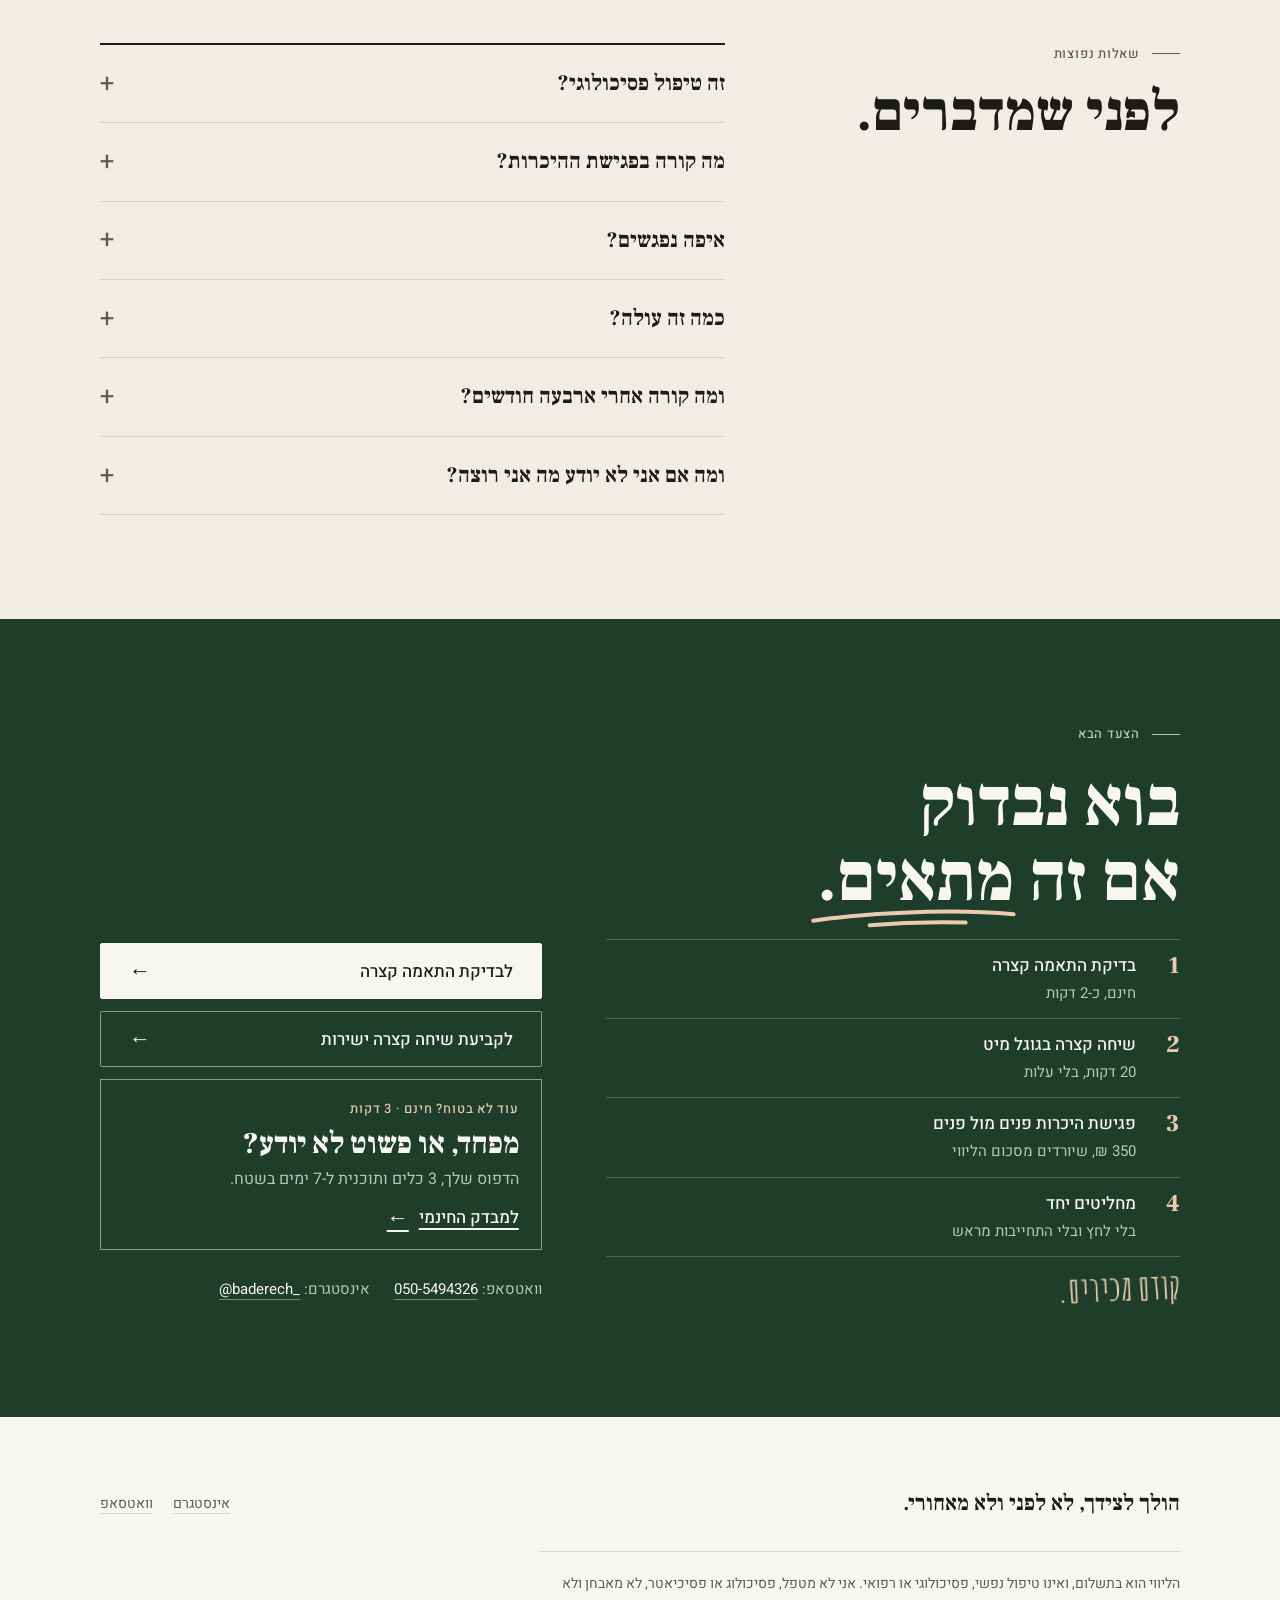
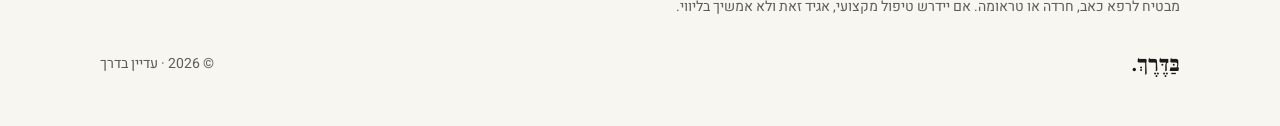
==== commit 8df99aa5: "החוברת באתר: ״ומה כשזה לא עובד?״ גלוי, ״חקירת פחד״ מטושטש (תואם לקרוסלה) Co-Authored-By: Claude Opus" ====
--- a/index.html
+++ b/index.html
@@ -303,9 +303,9 @@
             <ul>
               <li>מה הביא אותך לפה?</li>
               <li>תחקיר: מה הרגשתי, ואיזה סיפור סיפרתי לעצמי</li>
-              <li>חקירת פחד</li>
+              <li>ומה כשזה לא עובד?</li>
               <li>דוגמת החודש: המחמאות</li>
-              <li class="hid">ומה כשזה לא עובד?</li>
+              <li class="hid">חקירת פחד</li>
               <li class="hid">גוסטינג</li>
               <li class="hid">מכתב ״באמצע הדרך״</li>
               <li class="hid">ואחרי 30 יום?</li>
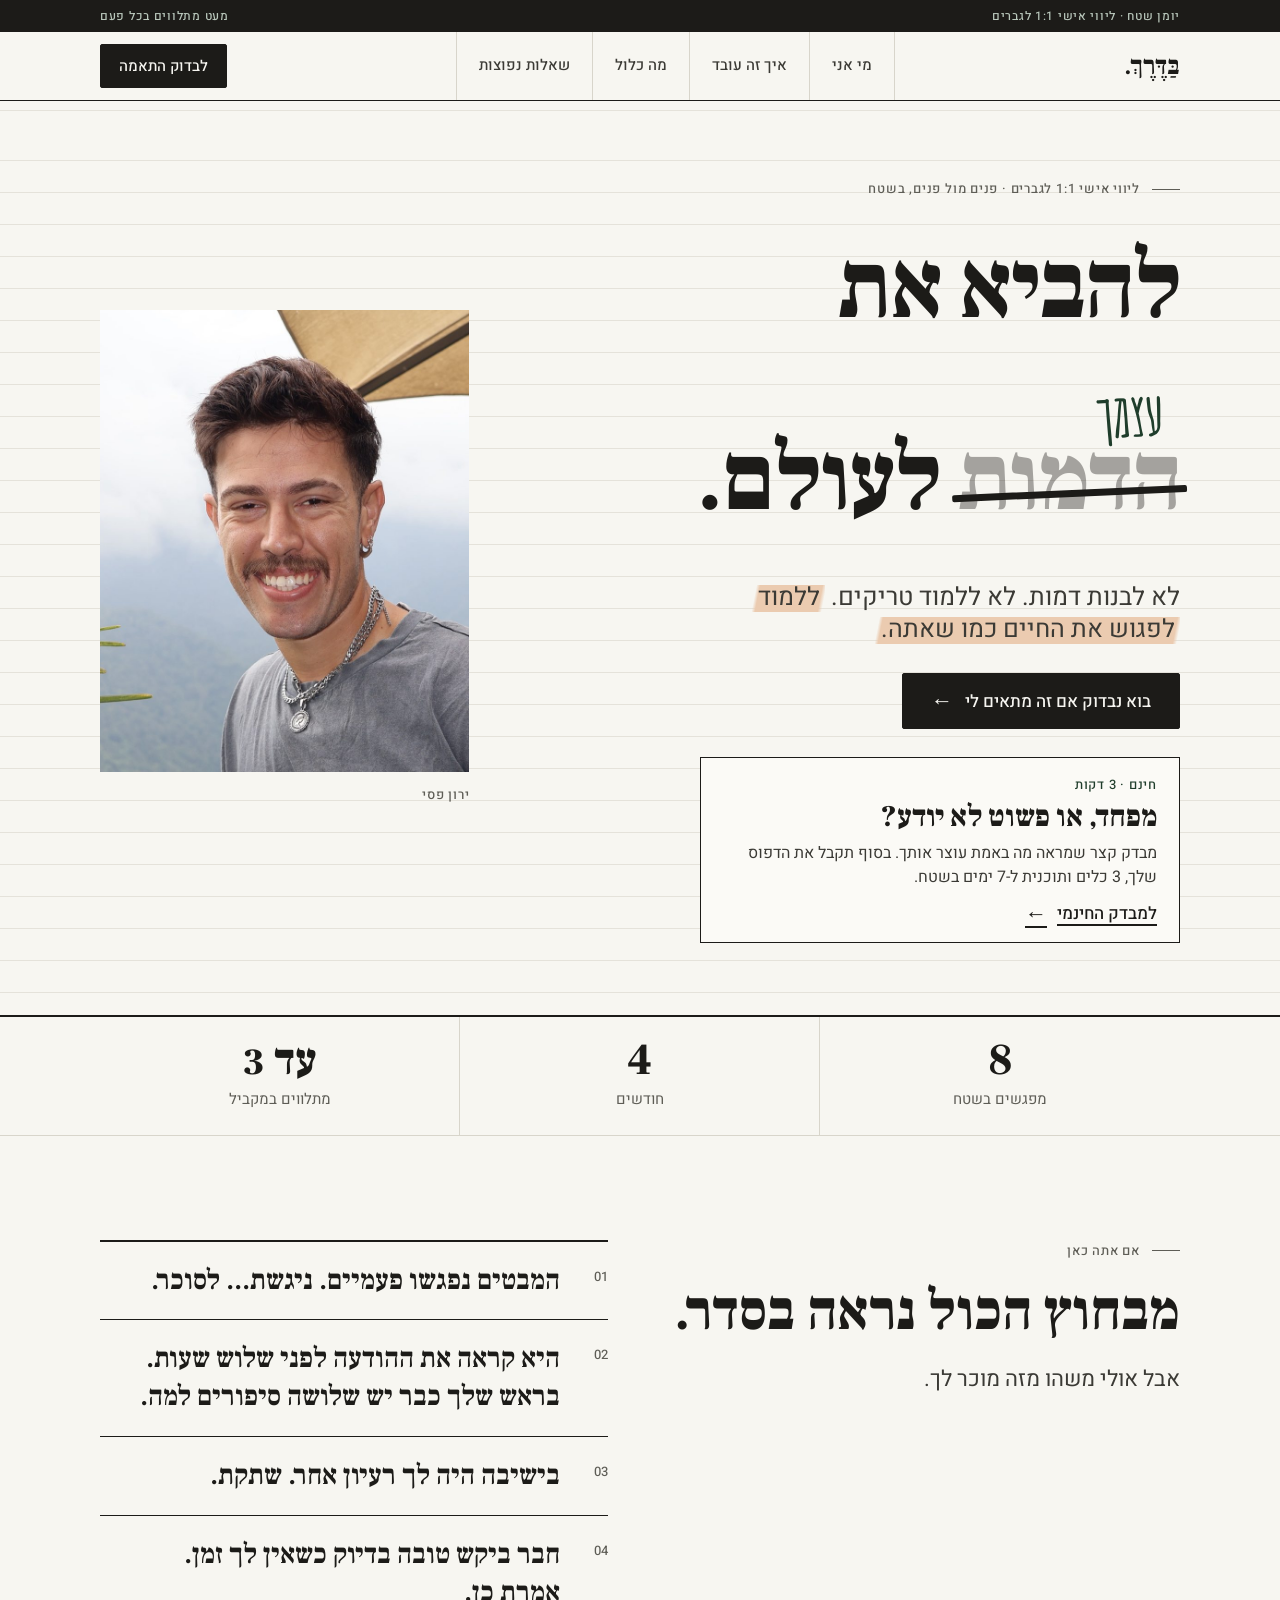
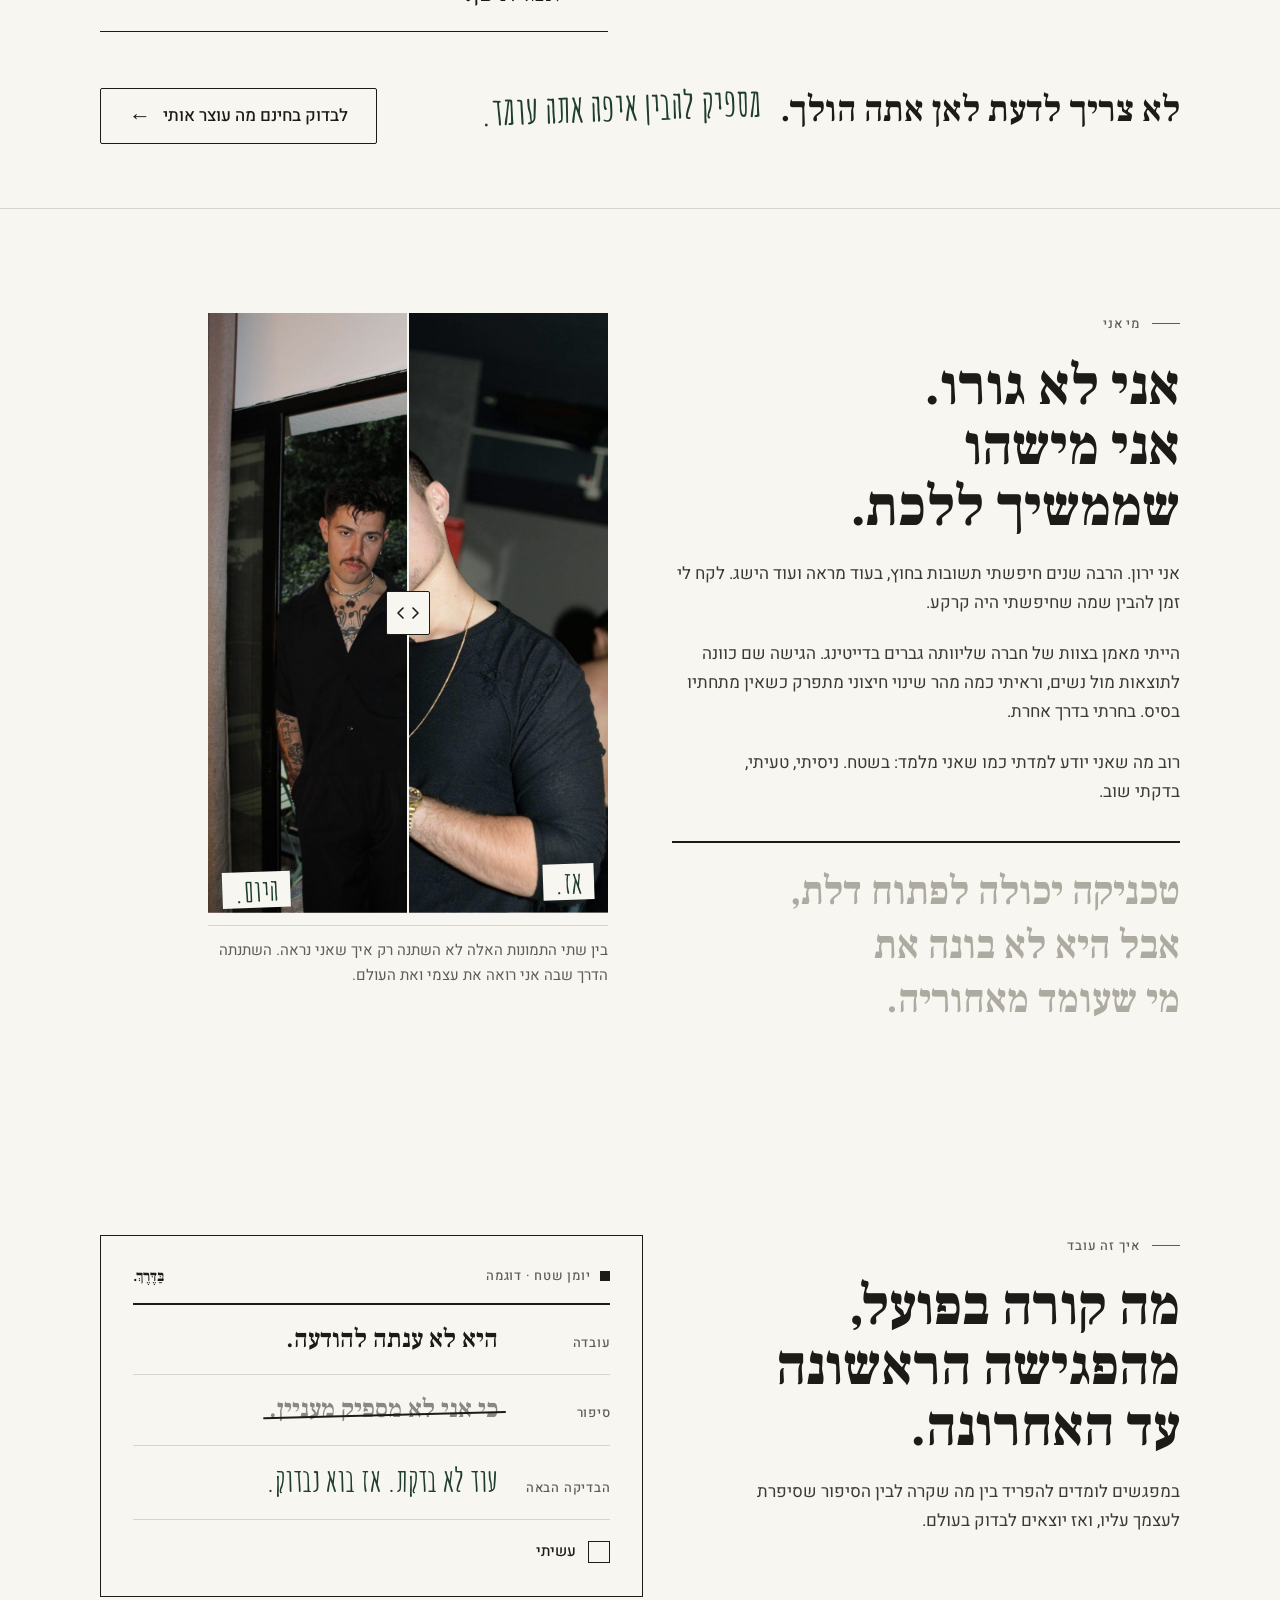
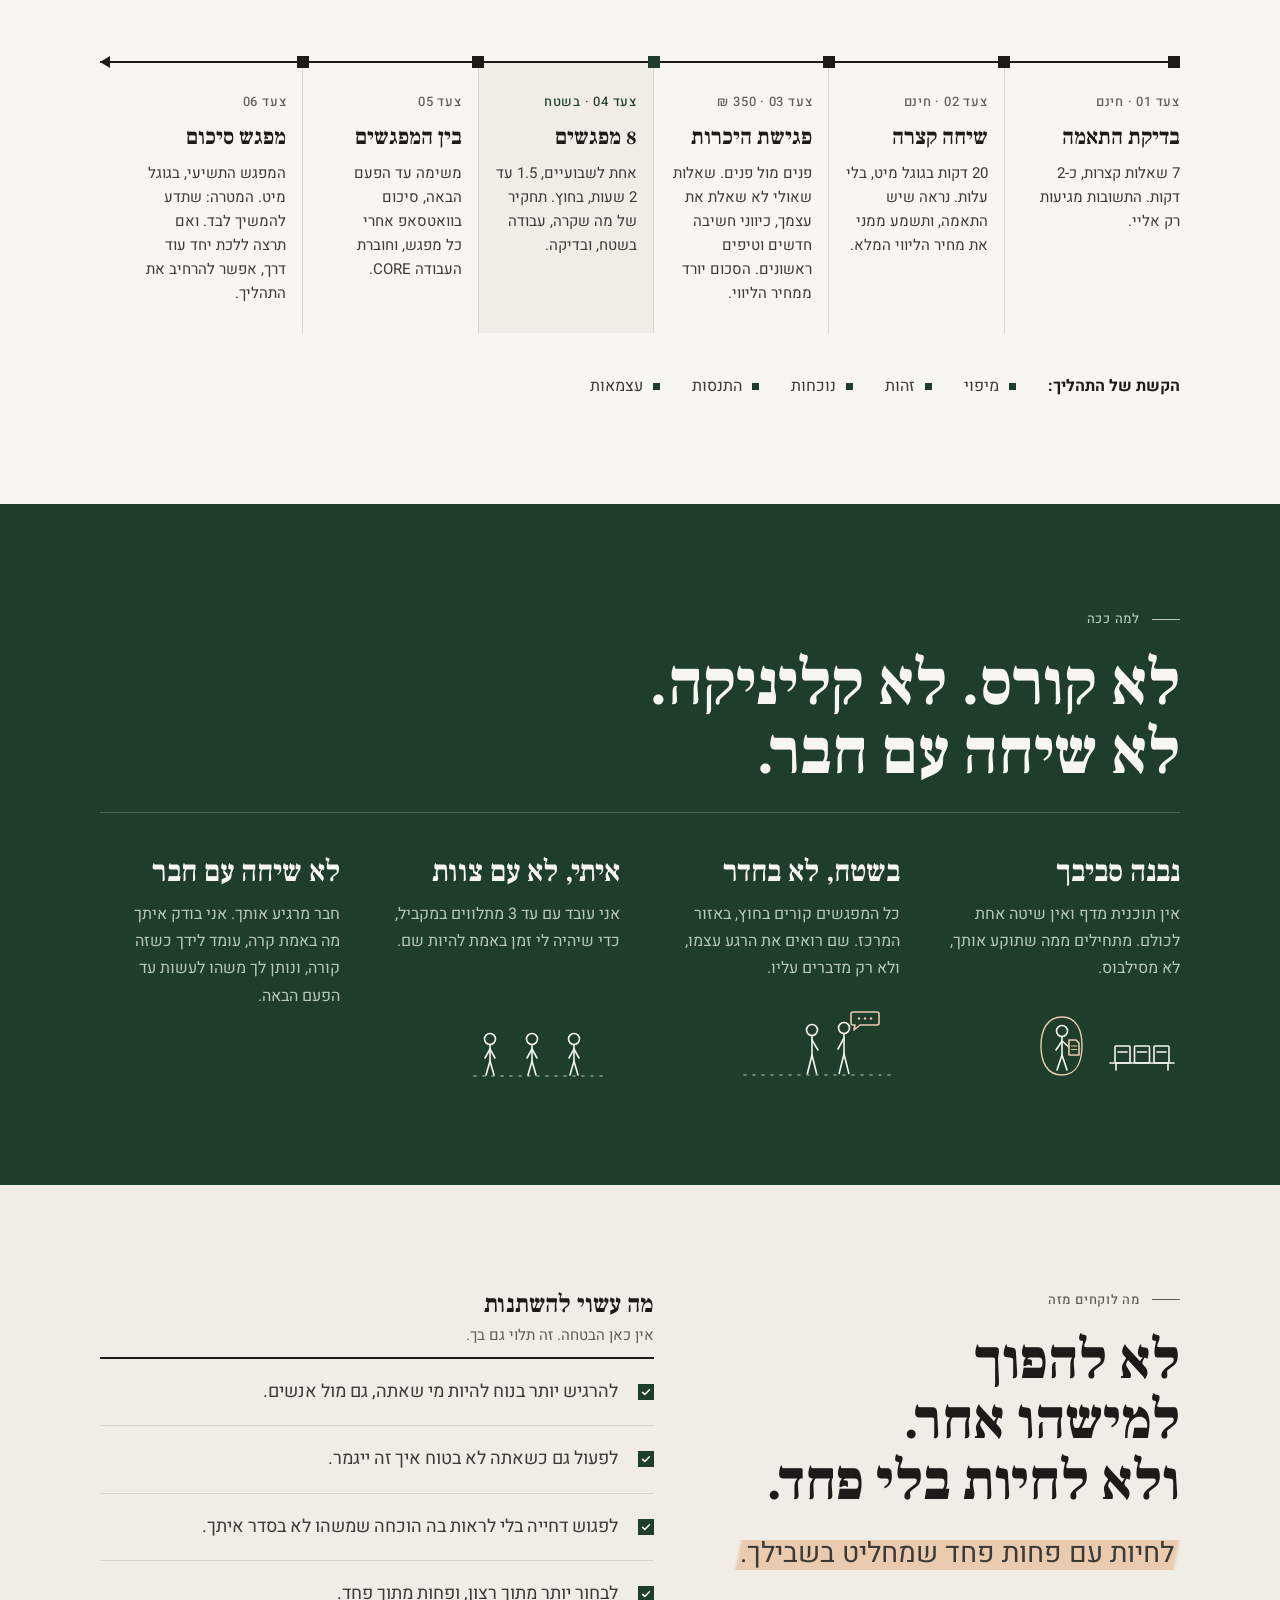
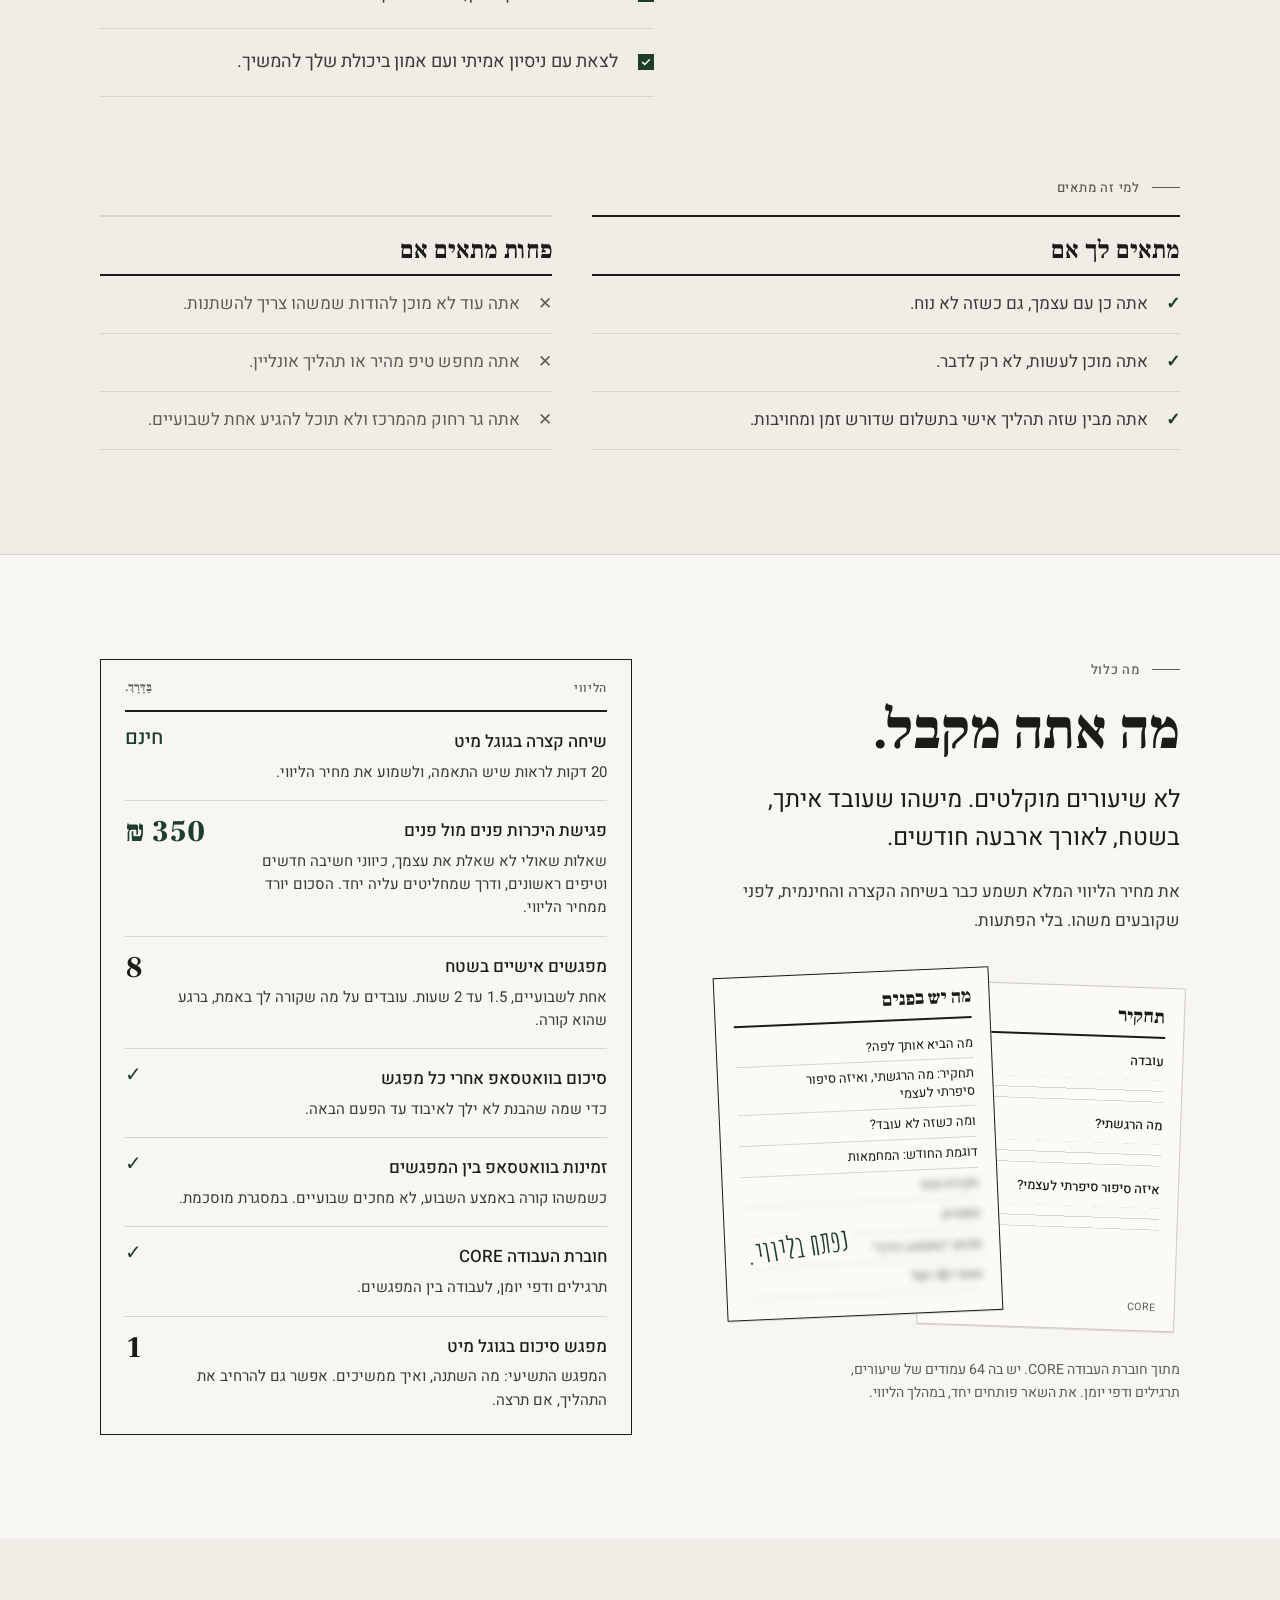
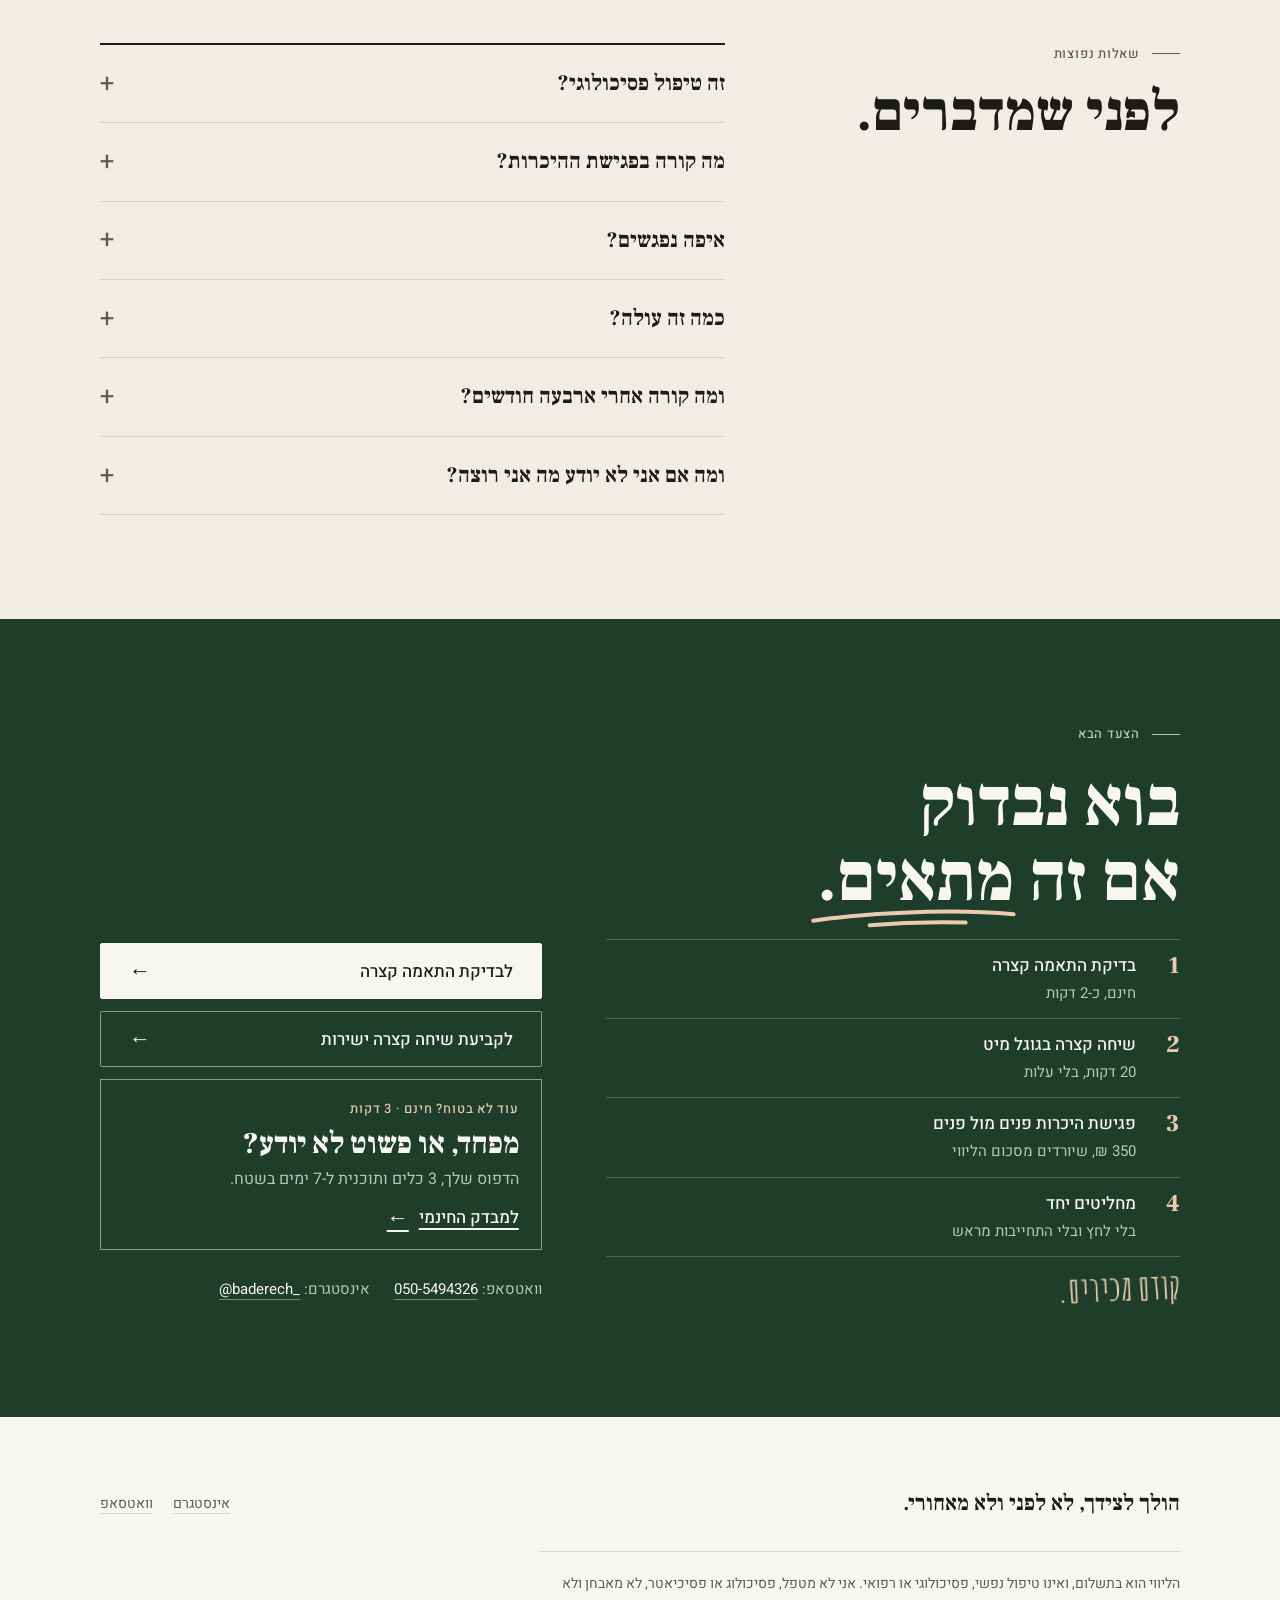
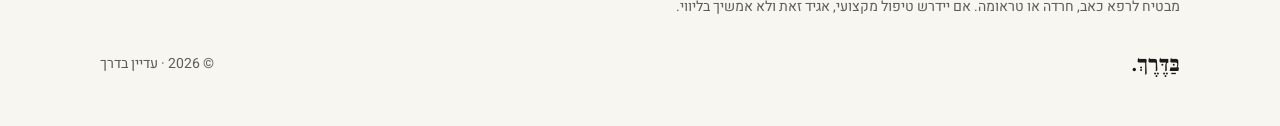
==== commit 4c72a043: "תמונת פתיחה חדשה (נוף, חיוך) Co-Authored-By: Claude Opus 5.5 <noreply@anthropic.com> Claude-Session:" ====
--- a/index.html
+++ b/index.html
@@ -33,7 +33,7 @@
 <link rel="preconnect" href="https://fonts.gstatic.com" crossorigin>
 <link href="https://fonts.googleapis.com/css2?family=Frank+Ruhl+Libre:wght@700;900&family=Heebo:wght@400;500;700&family=Amatic+SC:wght@700&display=swap" rel="stylesheet">
 
-<link rel="preload" as="image" href="/images/yaron-hero-v6.jpg">
+<link rel="preload" as="image" href="/images/yaron-hero-v6b.jpg">
 <link rel="stylesheet" href="/css/tokens.css">
 <link rel="stylesheet" href="/css/site.css">
 <!-- Vercel Web Analytics (page views, no cookies) -->
@@ -97,7 +97,7 @@
       </a>
     </div>
     <figure class="portrait">
-      <div class="frame"><img src="/images/yaron-hero-v6.jpg" alt="ירון פסי, מחייך" width="880" height="1100" fetchpriority="high"></div>
+      <div class="frame"><img src="/images/yaron-hero-v6b.jpg" alt="ירון פסי, מחייך" width="880" height="1100" fetchpriority="high"></div>
       <figcaption><span>ירון פסי</span></figcaption>
     </figure>
   </div>
--- a/css/site.css
+++ b/css/site.css
@@ -743,3 +743,5 @@
 .core-peek .toc li{padding:6px 0;font-size:13px}
 .core-peek .toc .hand{bottom:56px}
 @media (max-width:560px){ .core-peek .pages{height:362px} .core-peek .pg{height:334px} }
+/* תמונת הפתיחה החדשה (18.11, ערב): בטלפון הפנים כולן בתוך החיתוך */
+@media (max-width:960px){ .portrait img{object-position:center 32%} }
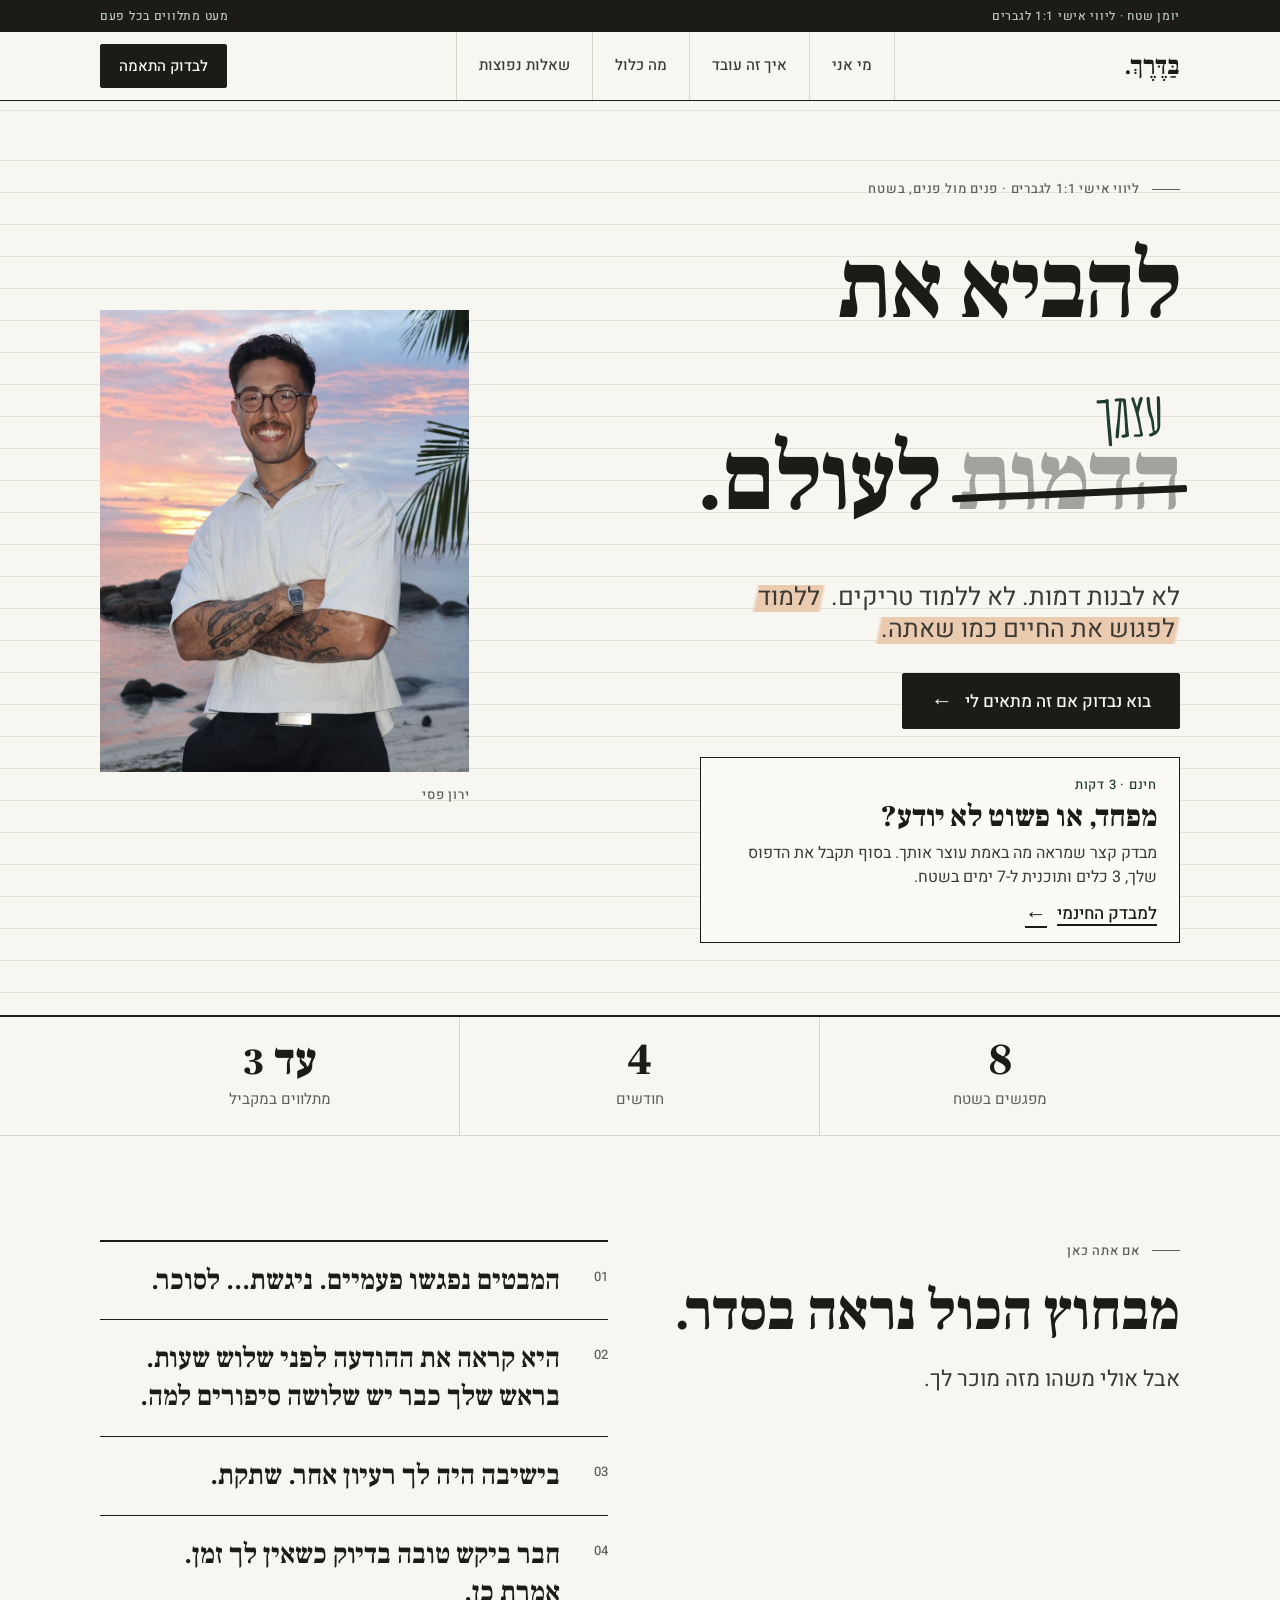
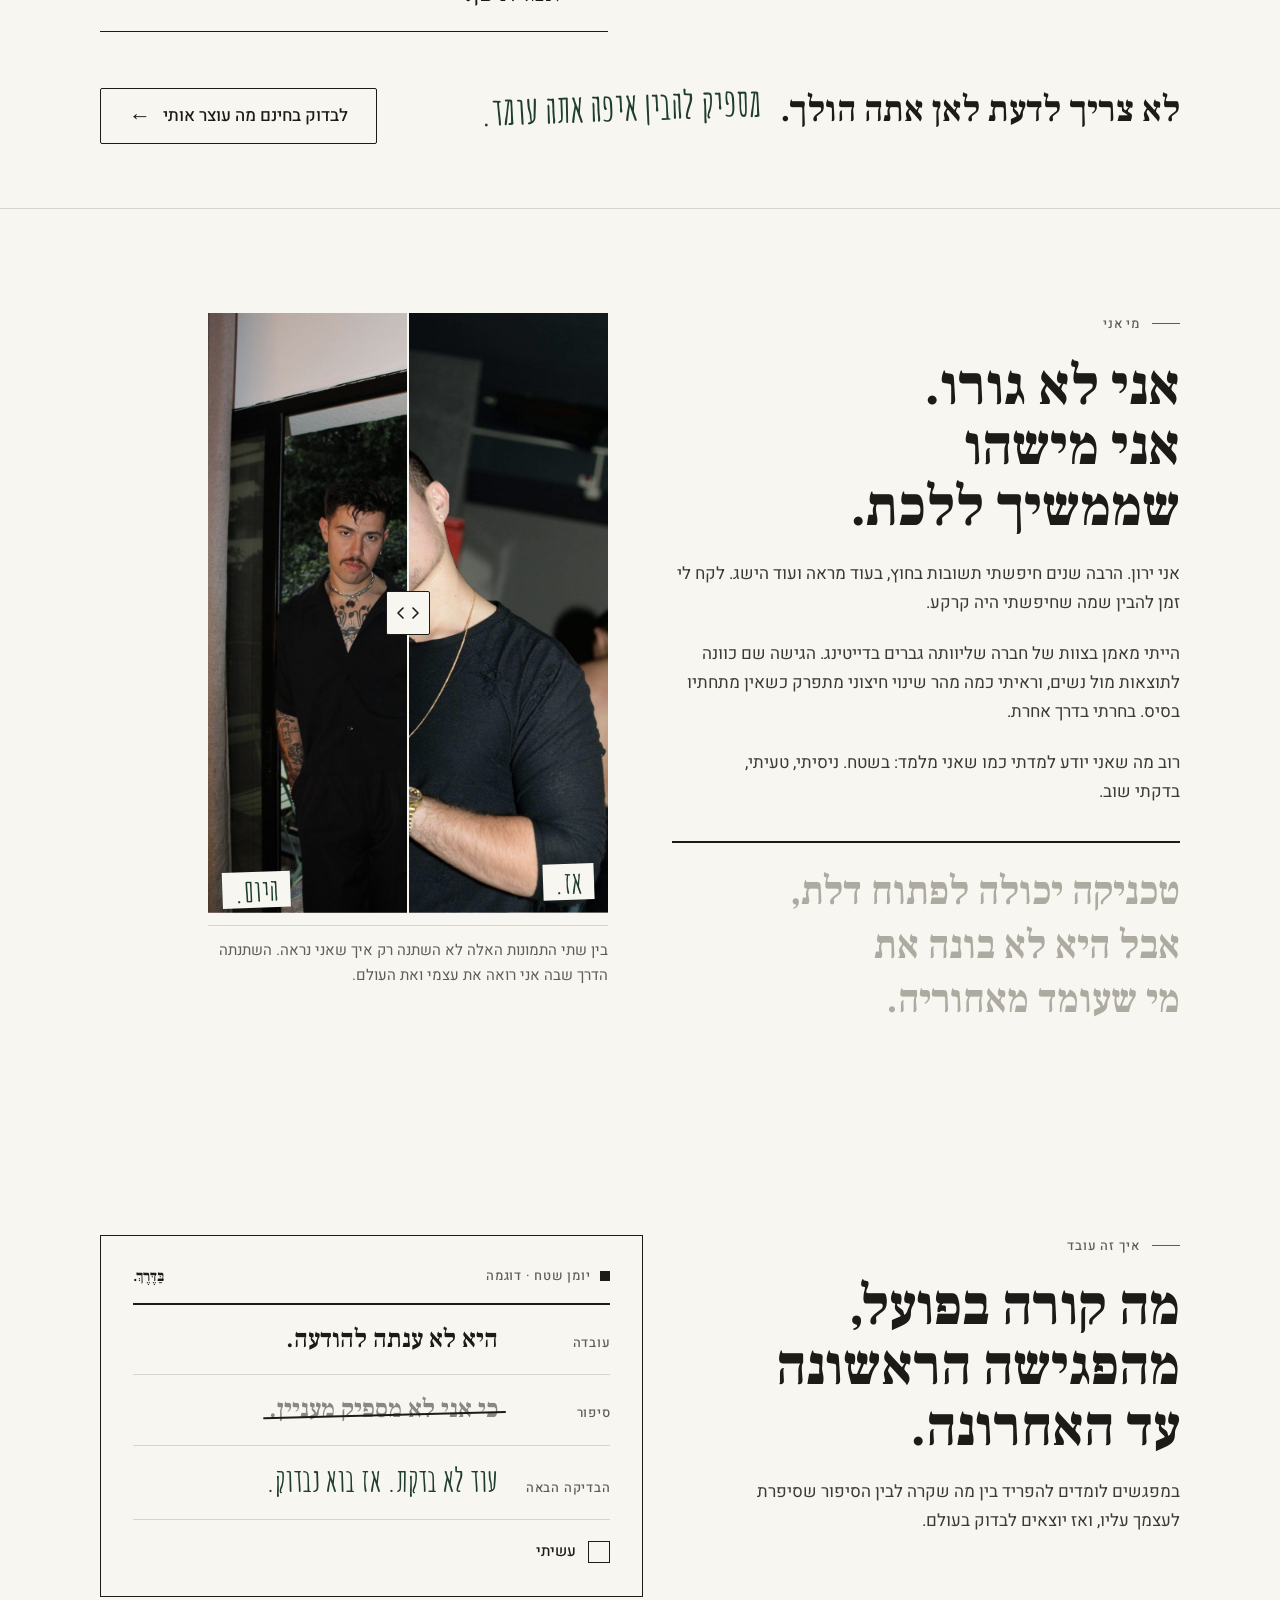
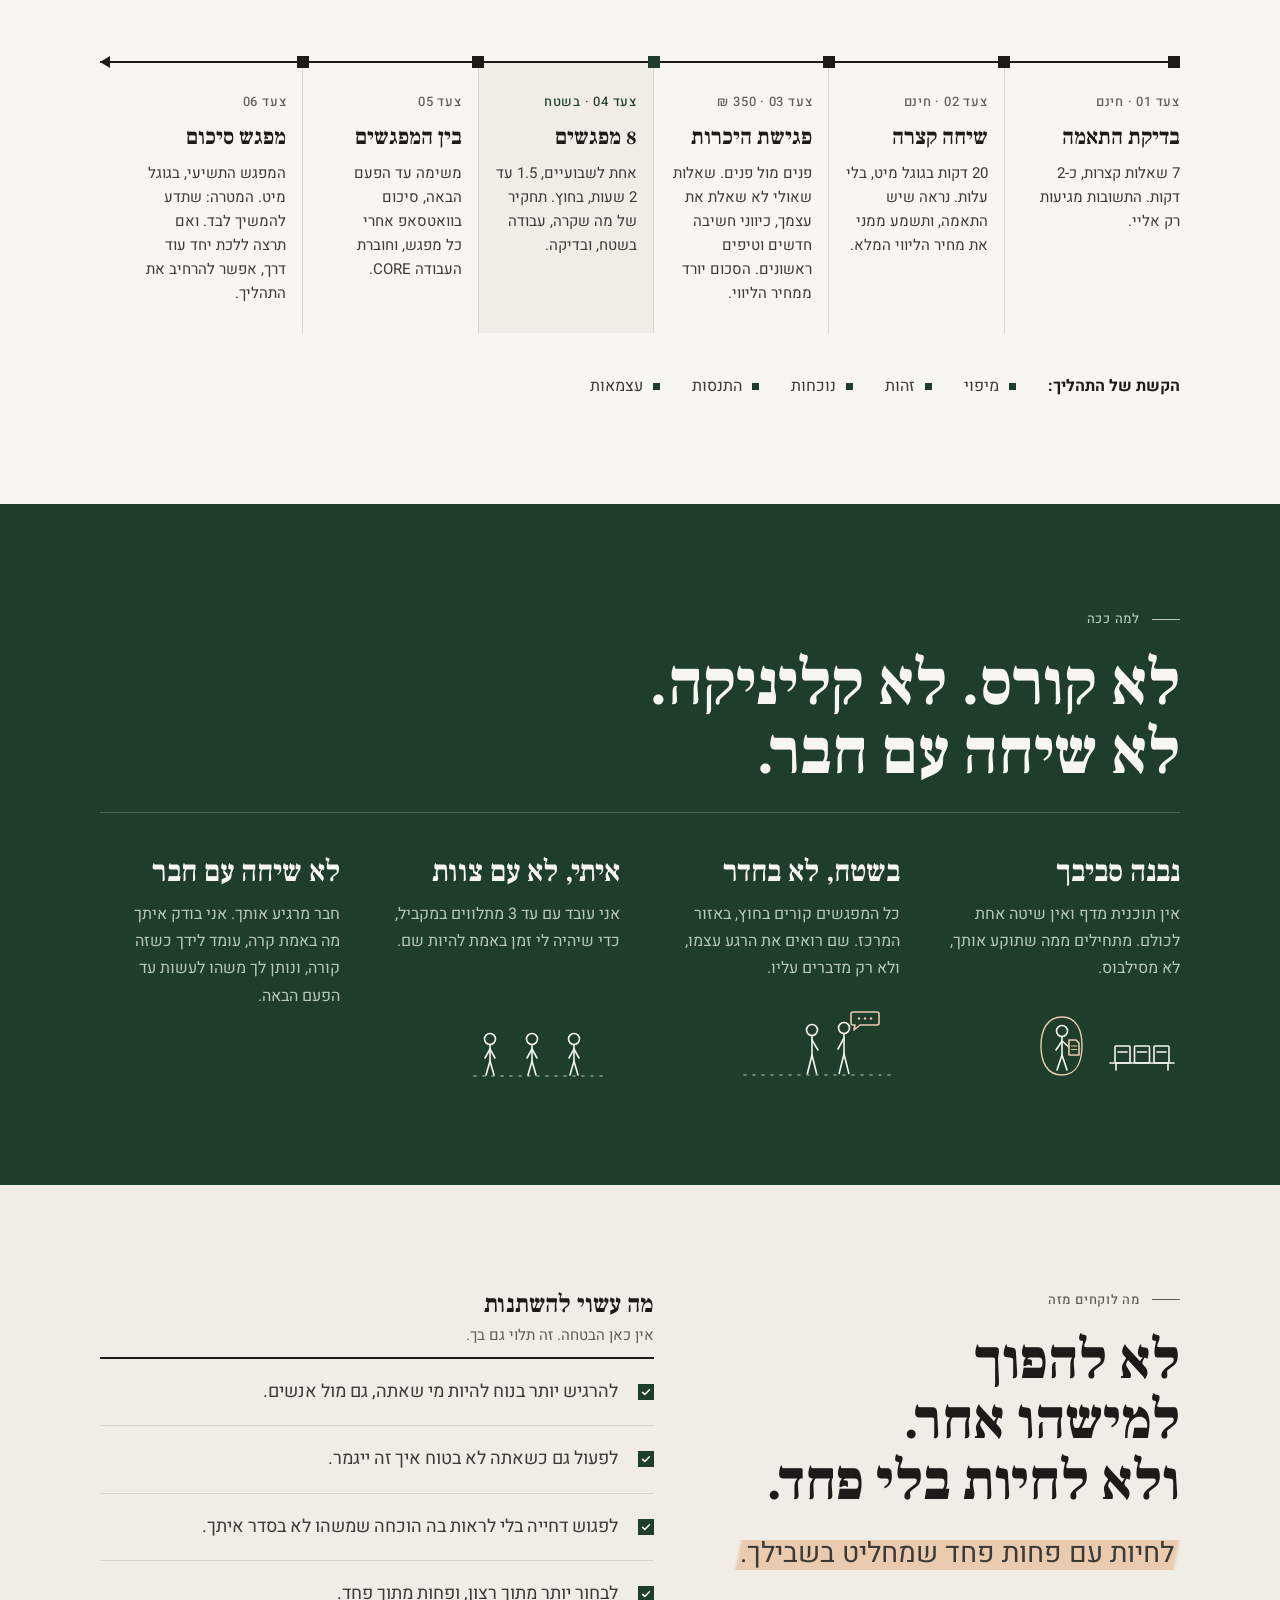
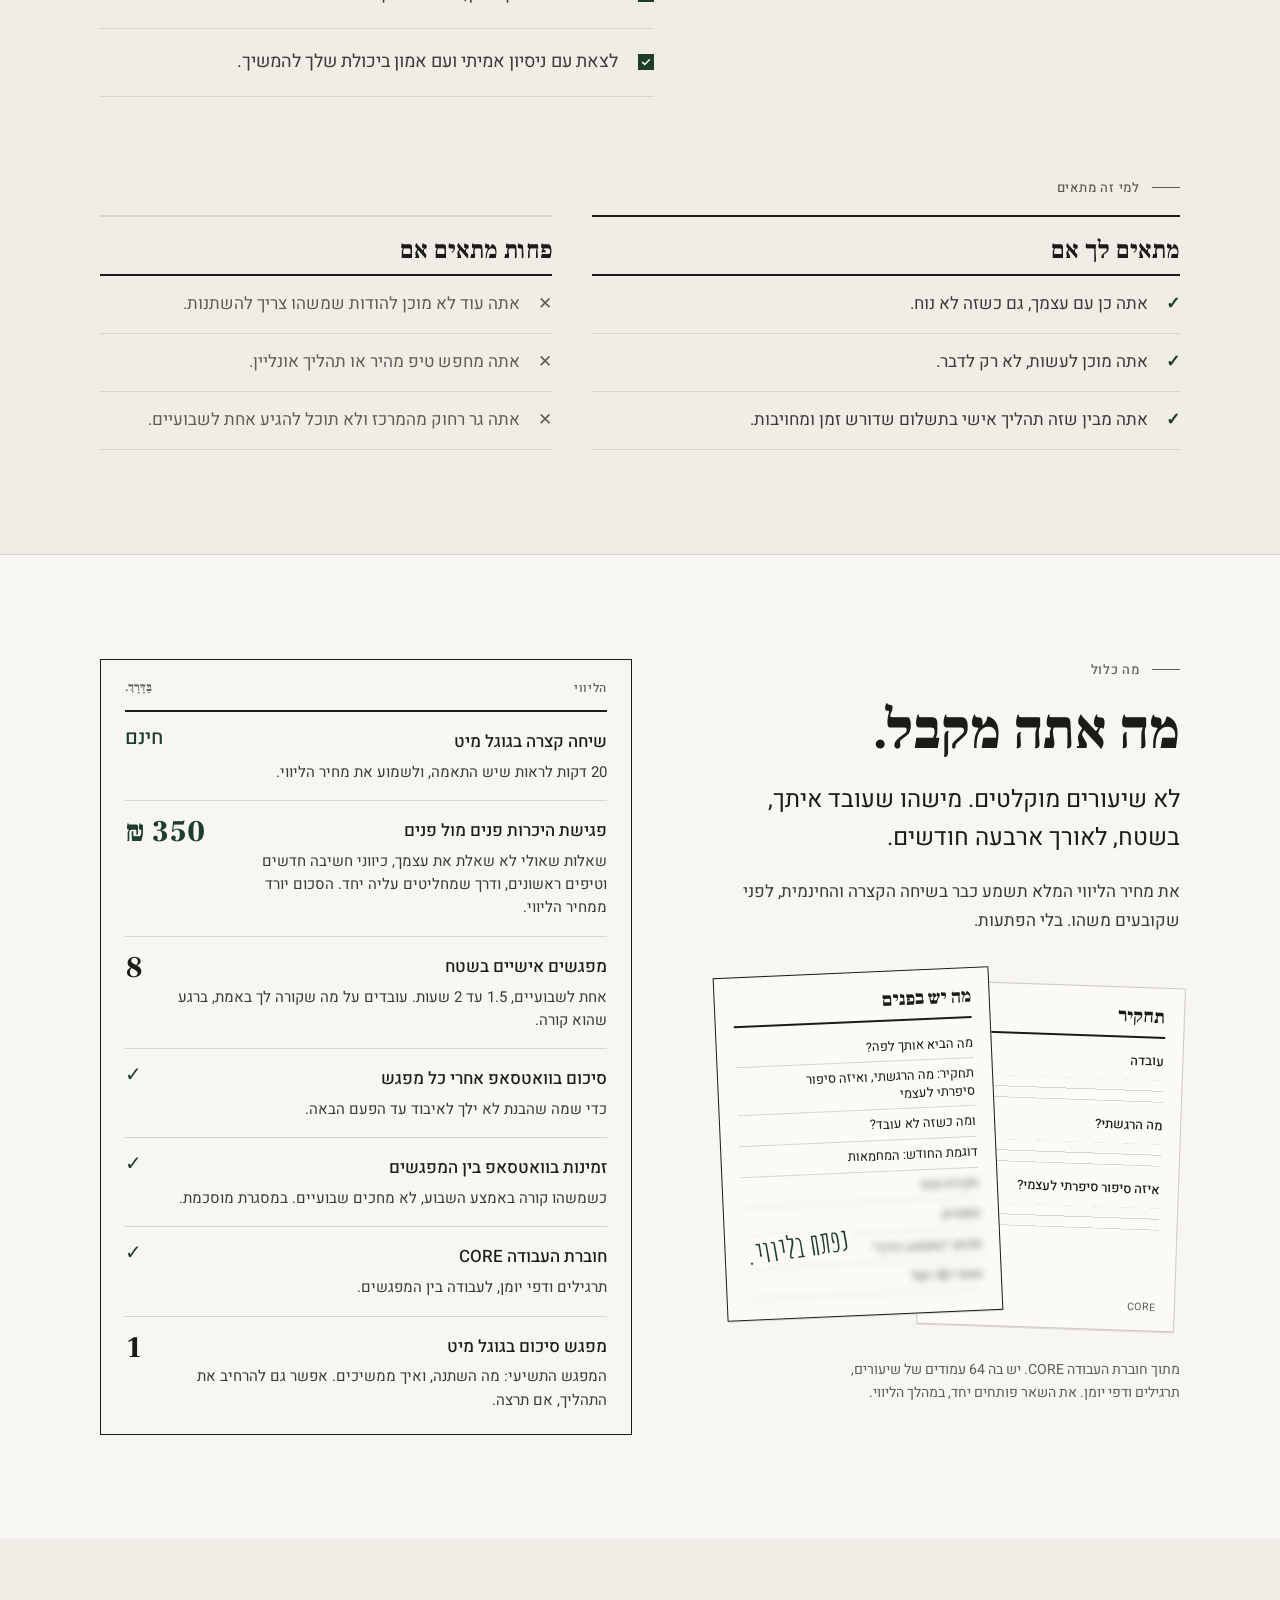
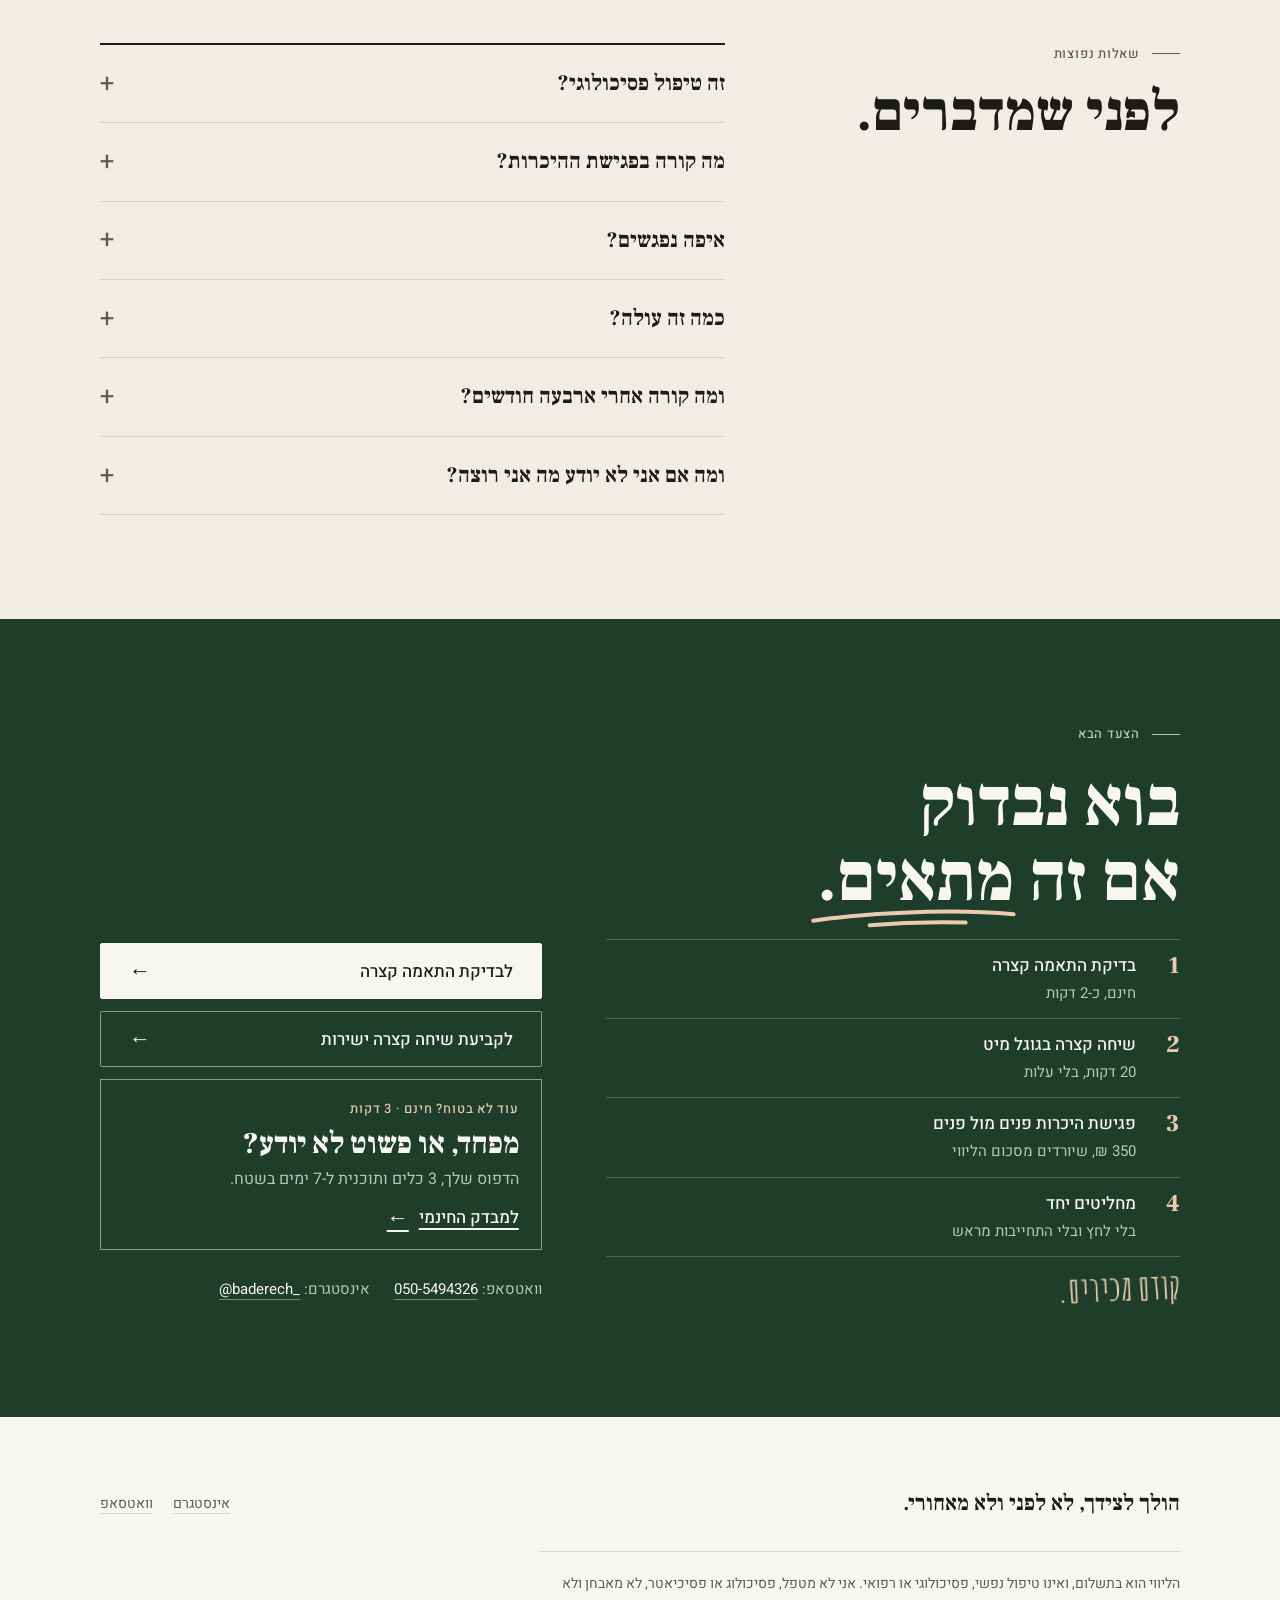
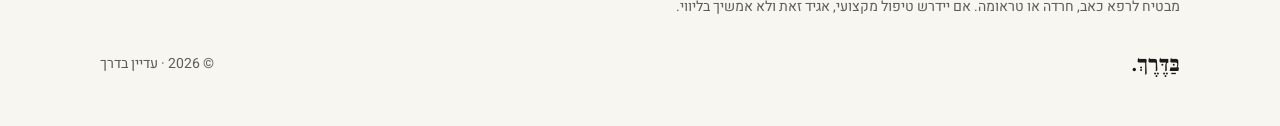
==== commit 75538998: "תמונת פתיחה: חוף בשקיעה, עם חיתוך נפרד לטלפון Co-Authored-By: Claude Opus 5.5 <noreply@anthropic.com" ====
--- a/index.html
+++ b/index.html
@@ -33,7 +33,8 @@
 <link rel="preconnect" href="https://fonts.gstatic.com" crossorigin>
 <link href="https://fonts.googleapis.com/css2?family=Frank+Ruhl+Libre:wght@700;900&family=Heebo:wght@400;500;700&family=Amatic+SC:wght@700&display=swap" rel="stylesheet">
 
-<link rel="preload" as="image" href="/images/yaron-hero-v6b.jpg">
+<link rel="preload" as="image" href="/images/yaron-hero-v6c-m.jpg" media="(max-width:960px)">
+<link rel="preload" as="image" href="/images/yaron-hero-v6c.jpg" media="(min-width:961px)">
 <link rel="stylesheet" href="/css/tokens.css">
 <link rel="stylesheet" href="/css/site.css">
 <!-- Vercel Web Analytics (page views, no cookies) -->
@@ -97,7 +98,7 @@
       </a>
     </div>
     <figure class="portrait">
-      <div class="frame"><img src="/images/yaron-hero-v6b.jpg" alt="ירון פסי, מחייך" width="880" height="1100" fetchpriority="high"></div>
+      <div class="frame"><picture><source media="(max-width:960px)" srcset="/images/yaron-hero-v6c-m.jpg" width="960" height="640"><img src="/images/yaron-hero-v6c.jpg" alt="ירון פסי, מחייך, על חוף בשקיעה" width="880" height="1100" fetchpriority="high"></picture></div>
       <figcaption><span>ירון פסי</span></figcaption>
     </figure>
   </div>
--- a/css/site.css
+++ b/css/site.css
@@ -745,3 +745,6 @@
 @media (max-width:560px){ .core-peek .pages{height:362px} .core-peek .pg{height:334px} }
 /* תמונת הפתיחה החדשה (18.11, ערב): בטלפון הפנים כולן בתוך החיתוך */
 @media (max-width:960px){ .portrait img{object-position:center 32%} }
+/* בטלפון יש חיתוך נפרד (רחב, קרוב לפנים), אז הוא ממורכז */
+@media (max-width:960px){ .portrait img{object-position:center center} }
+.portrait picture{display:contents}
